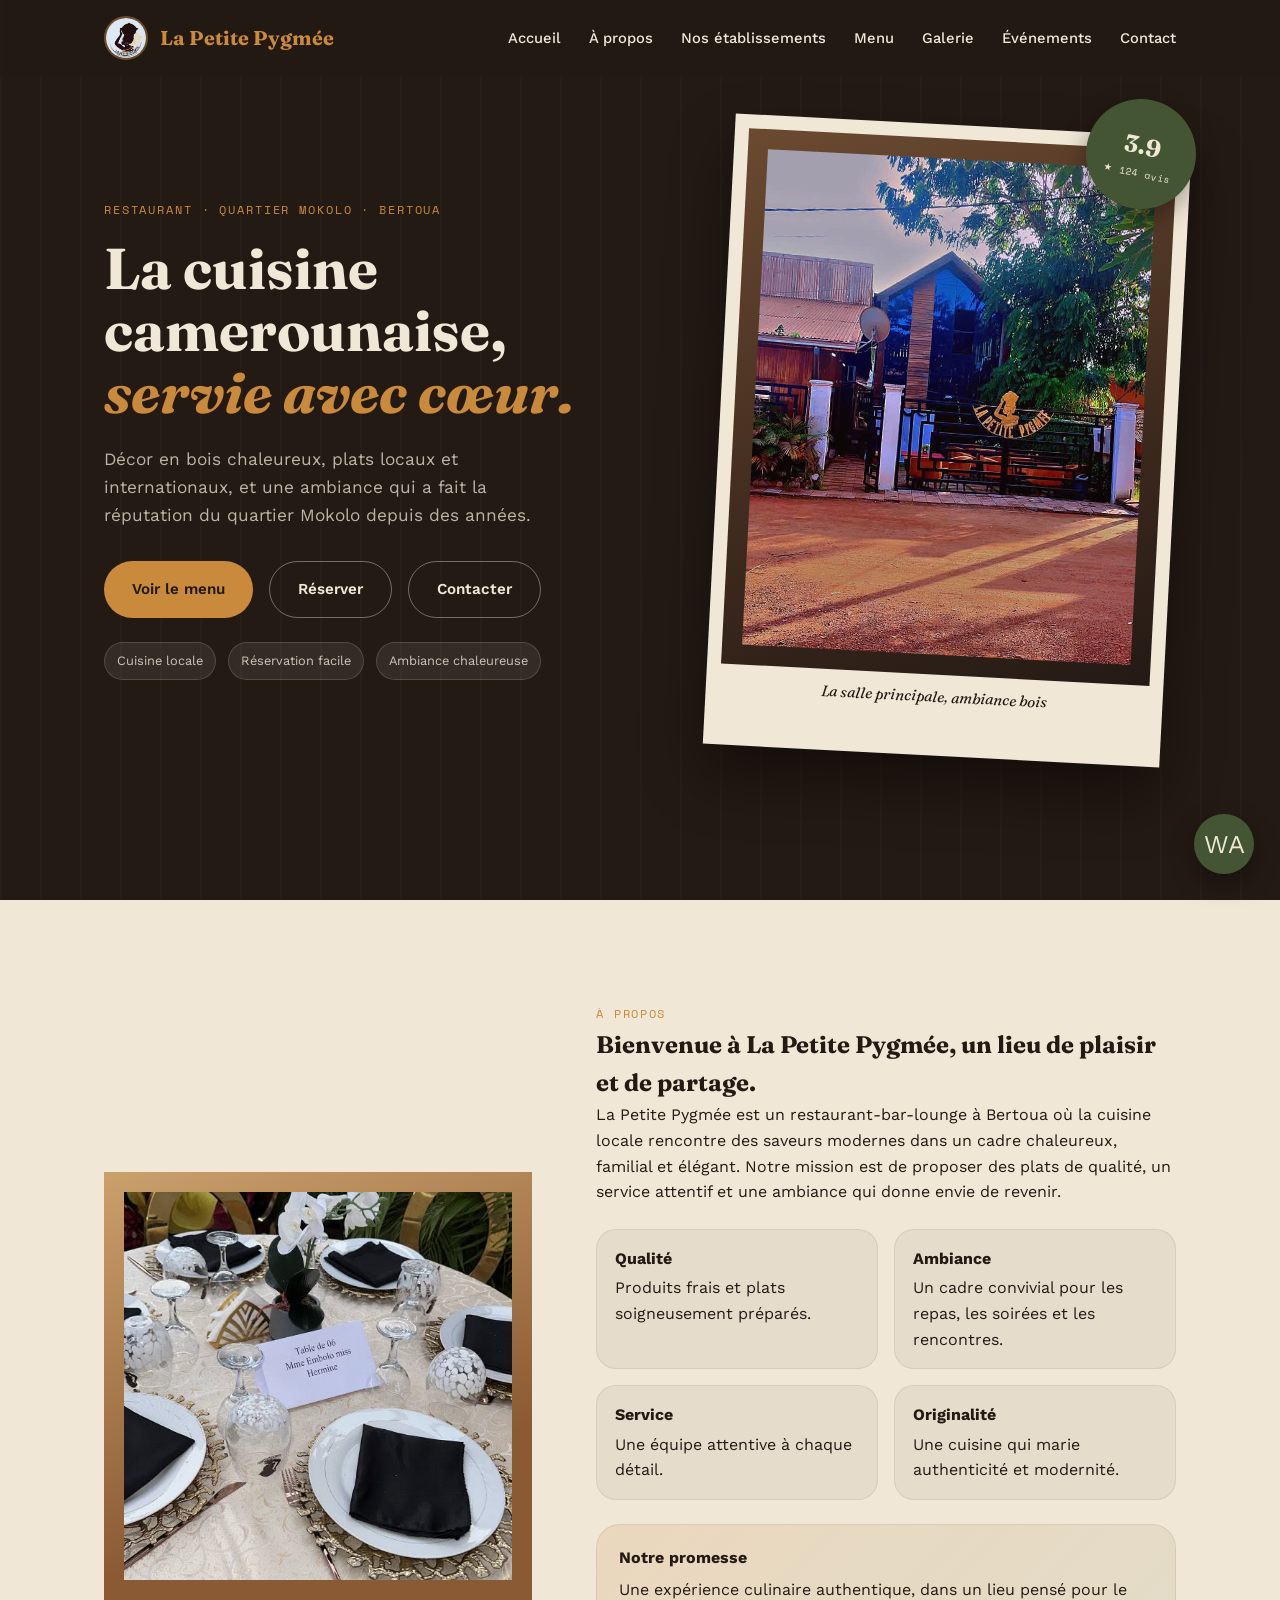
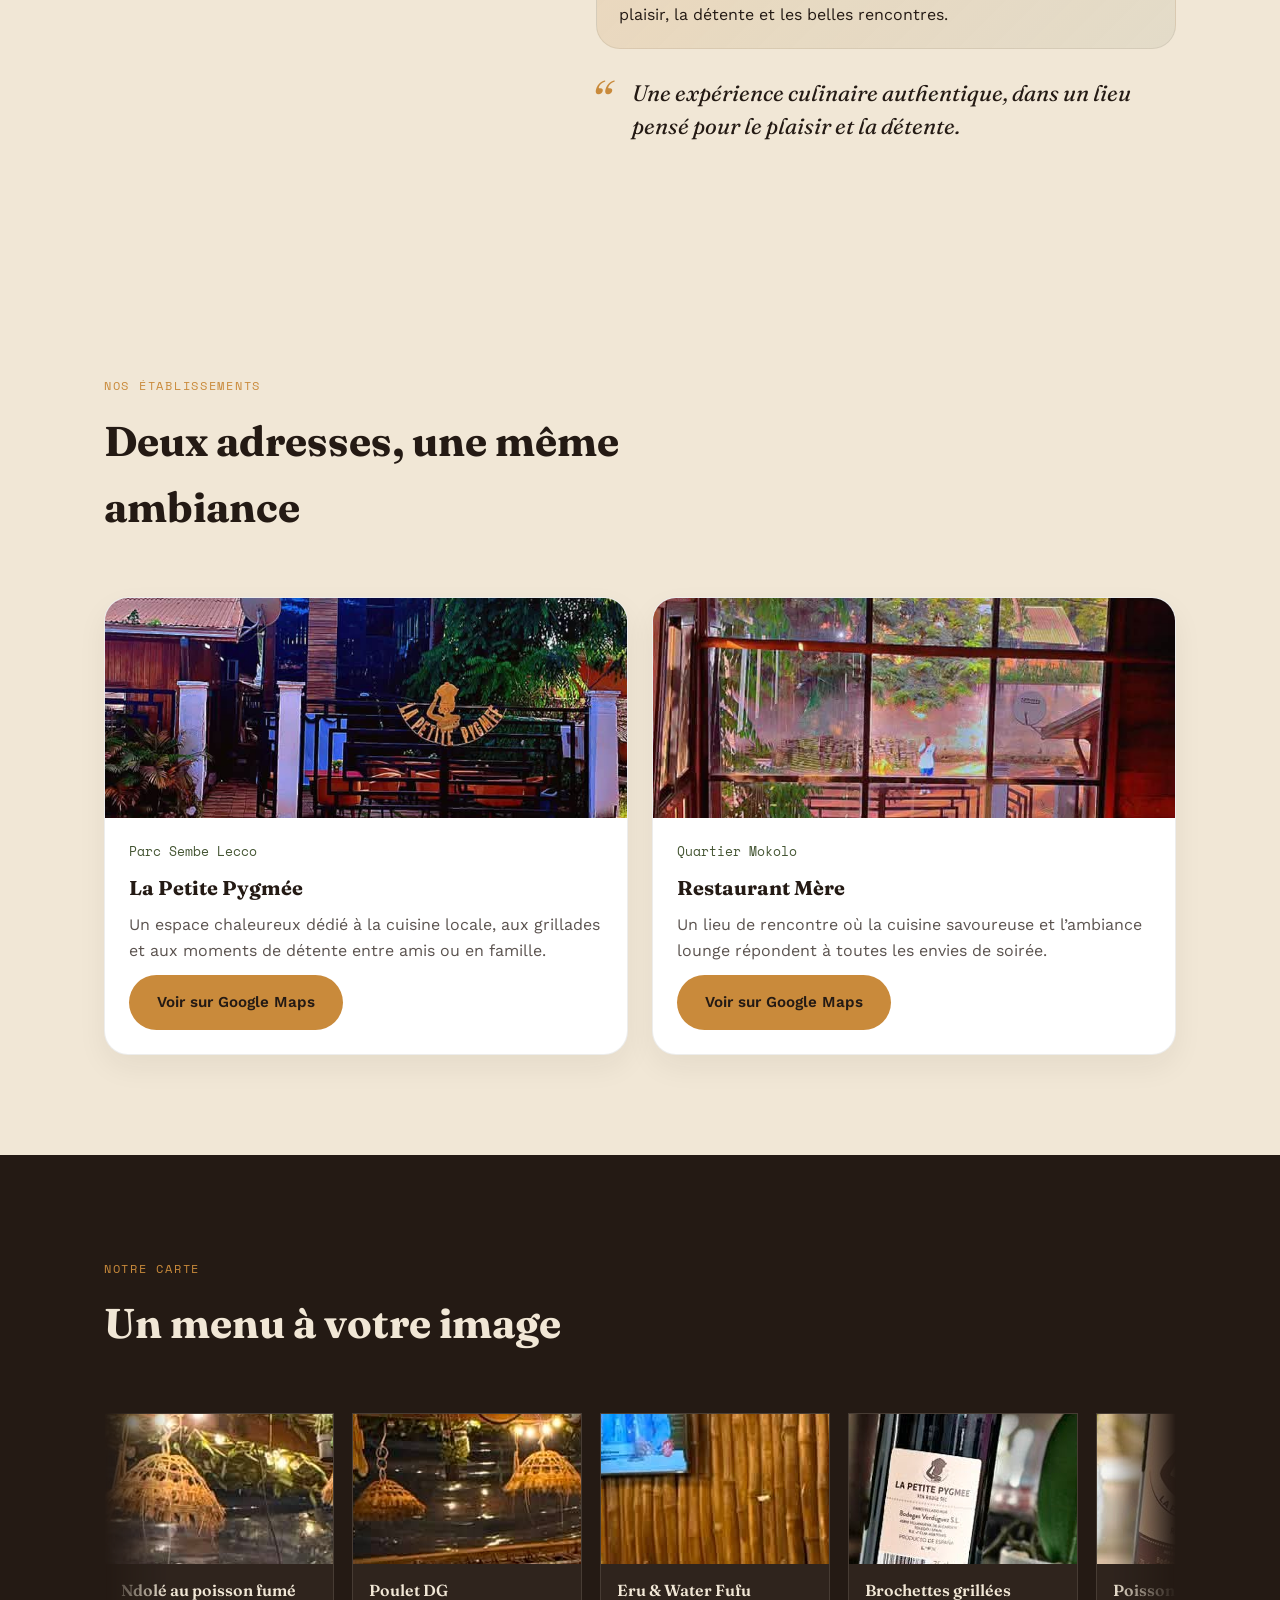
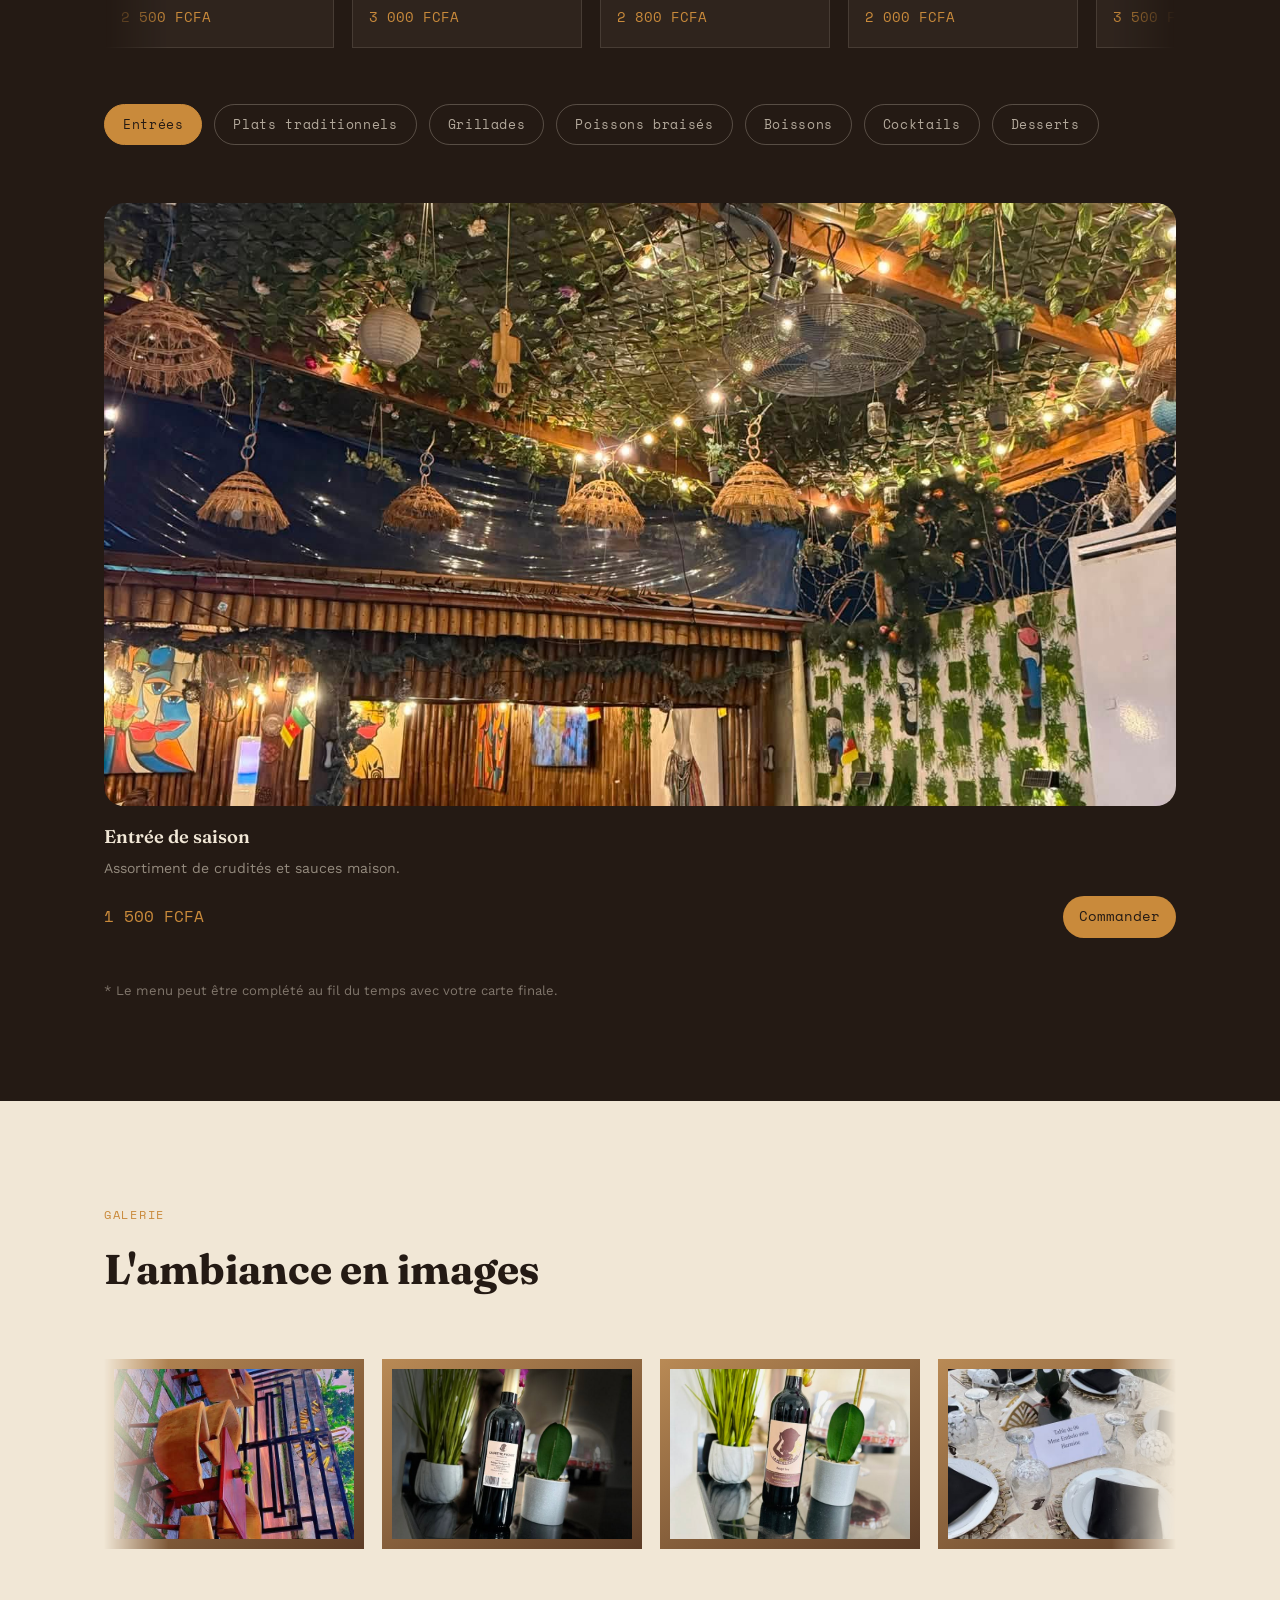
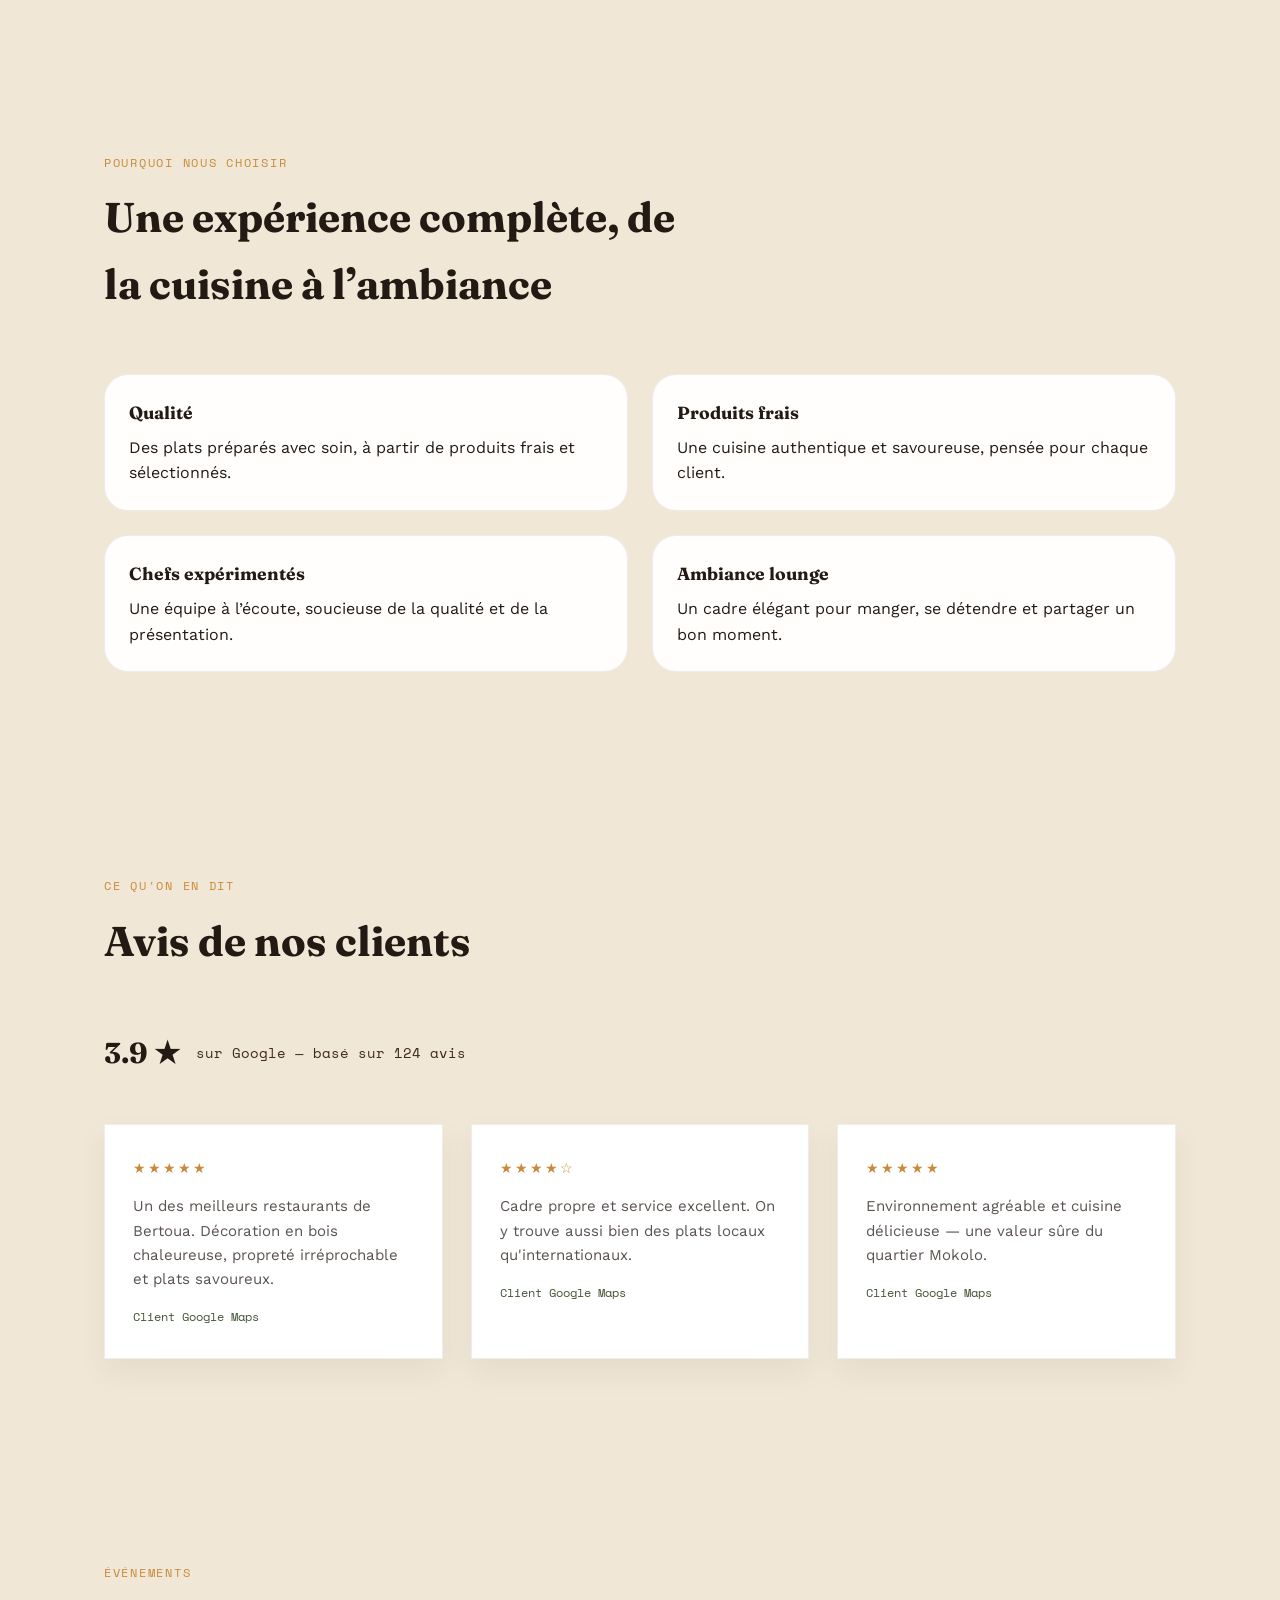
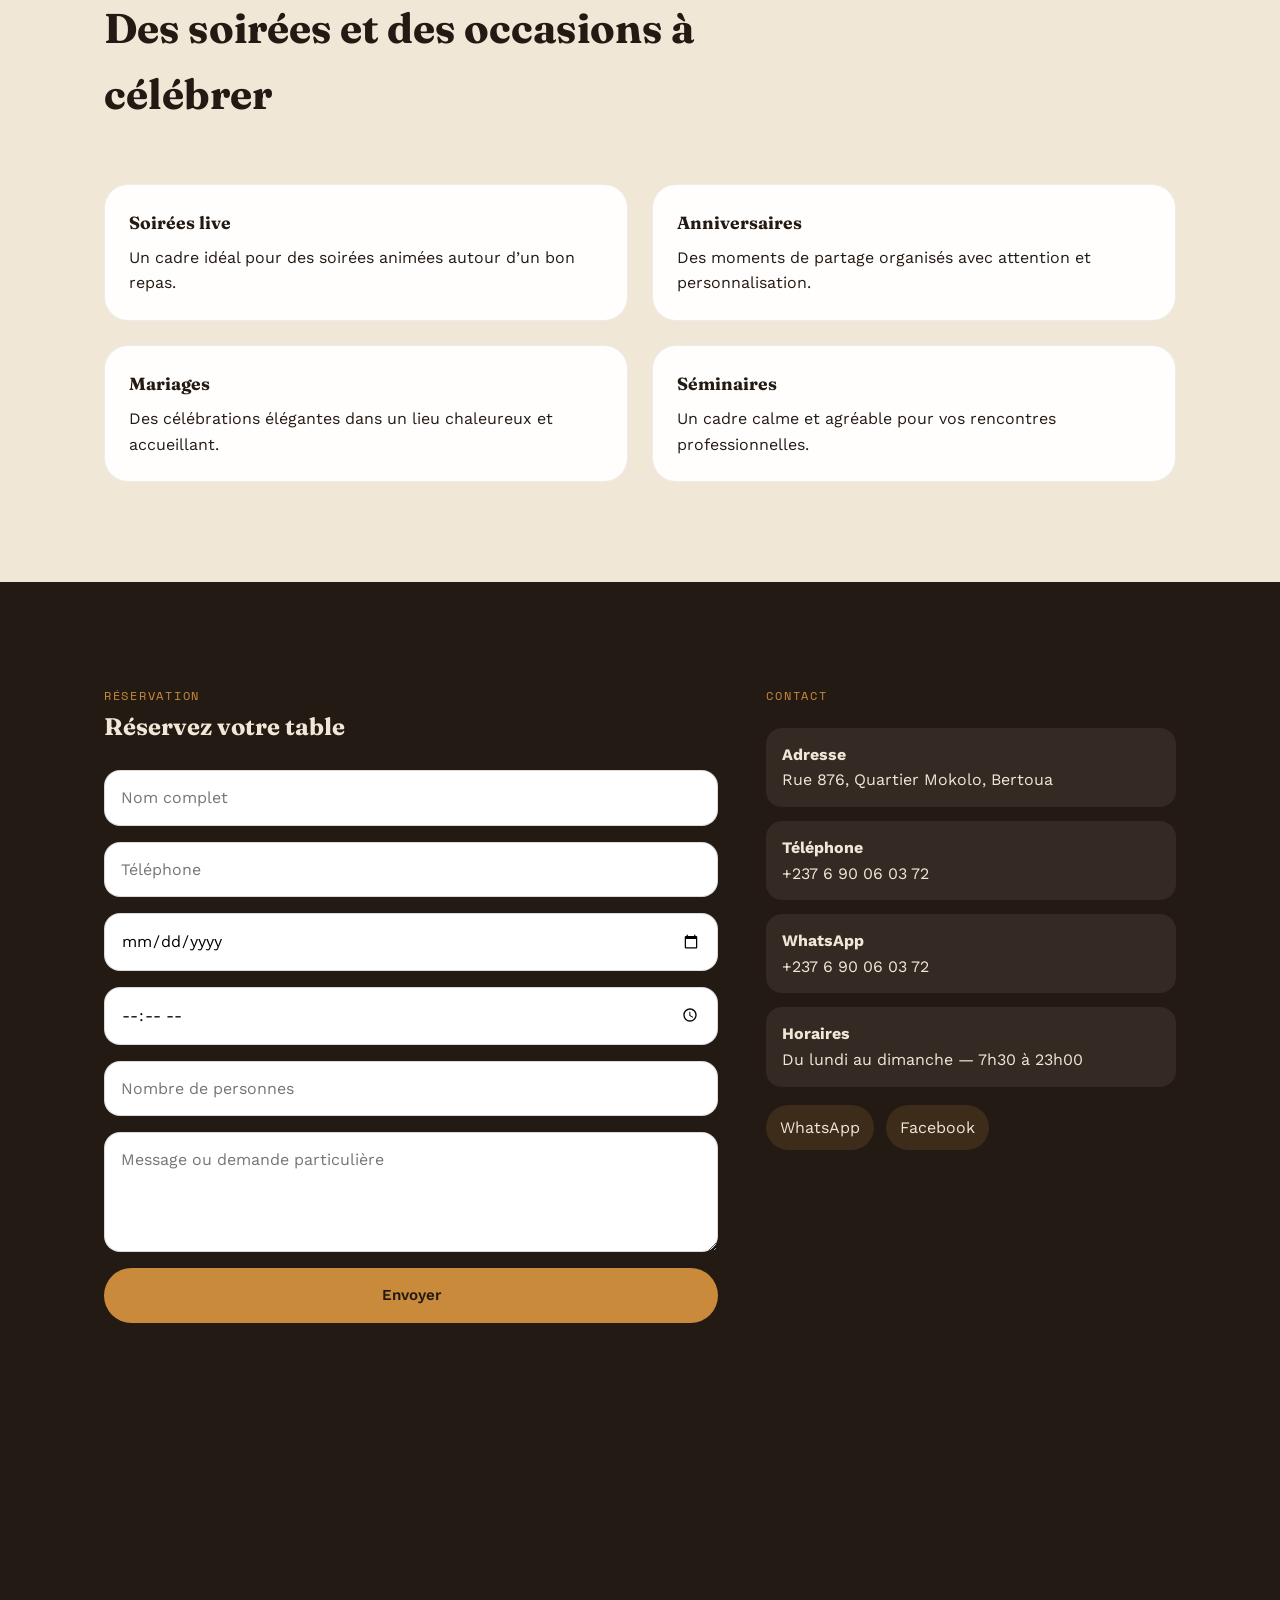
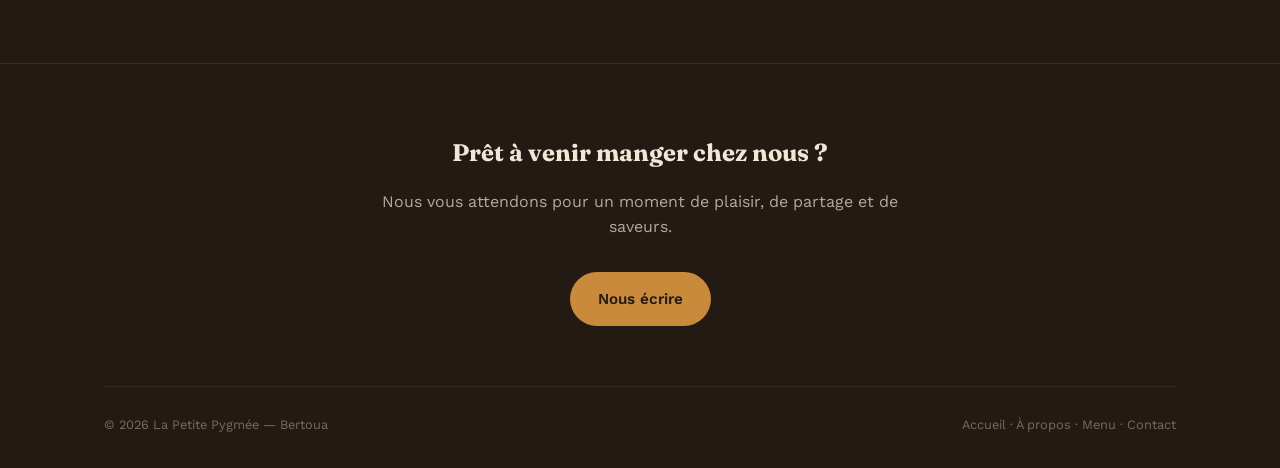
==== index.html @ 3b3d0528 "Initial commit - La Petite Pygmée website with mobile responsive design" ====
<!doctype html>
<html lang="fr">
    <head>
        <meta charset="UTF-8" />
        <meta name="viewport" content="width=device-width, initial-scale=1.0" />
        <title>La Petite Pygmée — Restaurant Camerounais à Bertoua</title>
        <link rel="preconnect" href="https://fonts.googleapis.com" />
        <link
            href="https://fonts.googleapis.com/css2?family=Fraunces:ital,opsz,wght@0,9..144,400;0,9..144,600;0,9..144,700;1,9..144,500&family=Work+Sans:wght@400;500;600&family=Space+Mono&display=swap"
            rel="stylesheet"
        />
        <style>
            :root {
                --wood: #3e2a1e;
                --wood-dark: #241a14;
                --ochre: #c98a3b;
                --cream: #f1e7d6;
                --green: #445533;
                --text-dark: #241a14;
                --text-light: #f1e7d6;
            }
            * {
                margin: 0;
                padding: 0;
                box-sizing: border-box;
            }
            html {
                scroll-behavior: smooth;
            }
            body {
                font-family: "Work Sans", sans-serif;
                background: var(--cream);
                color: var(--text-dark);
                line-height: 1.6;
                overflow-x: hidden;
            }
            h1,
            h2,
            h3 {
                font-family: "Fraunces", serif;
                font-weight: 700;
            }
            a {
                text-decoration: none;
                color: inherit;
            }
            .eyebrow {
                font-family: "Space Mono", monospace;
                font-size: 0.72rem;
                letter-spacing: 0.15em;
                text-transform: uppercase;
                color: var(--ochre);
            }
            .wrap {
                max-width: 1120px;
                margin: 0 auto;
                padding: 0 24px;
            }

            /* NAV */
            nav {
                position: fixed;
                top: 0;
                left: 0;
                right: 0;
                z-index: 50;
                background: rgba(36, 26, 20, 0.92);
                backdrop-filter: blur(6px);
            }
            nav .wrap {
                display: flex;
                align-items: center;
                justify-content: space-between;
                padding: 16px 24px;
                position: relative;
            }
            .logo {
                display: flex;
                align-items: center;
                gap: 12px;
                color: var(--cream);
                font-family: "Fraunces", serif;
                font-size: 1.25rem;
                font-weight: 700;
            }
            .logo img {
                width: 44px;
                height: 44px;
                border-radius: 50%;
                object-fit: cover;
                border: 2px solid rgba(201, 138, 59, 0.45);
            }
            .logo span {
                color: var(--ochre);
            }
            nav ul {
                display: flex;
                gap: 28px;
                list-style: none;
            }
            nav ul li a {
                color: var(--cream);
                font-size: 0.92rem;
                font-weight: 500;
                transition: color 0.2s;
            }
            nav ul li a:hover {
                color: var(--ochre);
            }
            .nav-toggle {
                display: none;
                color: var(--cream);
                font-size: 1rem;
                background: none;
                border: 1px solid rgba(241, 231, 214, 0.2);
                border-radius: 999px;
                padding: 8px 14px;
                cursor: pointer;
            }
            /* HERO */
            .hero {
                position: relative;
                min-height: 100vh;
                background: var(--wood-dark);
                display: flex;
                align-items: center;
                padding-top: 80px;
                overflow: hidden;
            }
            .hero::before {
                content: "";
                position: absolute;
                inset: 0;
                background-image: repeating-linear-gradient(
                    90deg,
                    rgba(255, 255, 255, 0.03) 0px,
                    rgba(255, 255, 255, 0.03) 2px,
                    transparent 2px,
                    transparent 40px
                );
                opacity: 0.5;
            }
            .hero-grid {
                display: grid;
                grid-template-columns: 1.1fr 0.9fr;
                gap: 56px;
                align-items: center;
                position: relative;
                z-index: 2;
            }
            .hero-eyebrow {
                color: var(--ochre);
                font-family: "Space Mono", monospace;
                font-size: 0.78rem;
                letter-spacing: 0.15em;
                text-transform: uppercase;
                margin-bottom: 18px;
                display: block;
            }
            .hero h1 {
                color: var(--cream);
                font-size: clamp(2.4rem, 5vw, 3.6rem);
                line-height: 1.08;
                margin-bottom: 22px;
            }
            .hero h1 em {
                color: var(--ochre);
                font-style: italic;
            }
            .hero p.lead {
                color: rgba(241, 231, 214, 0.75);
                font-size: 1.08rem;
                max-width: 460px;
                margin-bottom: 32px;
            }
            .btn-row {
                display: flex;
                gap: 16px;
                flex-wrap: wrap;
            }
            .btn {
                display: inline-flex;
                align-items: center;
                justify-content: center;
                gap: 10px;
                padding: 15px 28px;
                border-radius: 999px;
                font-weight: 600;
                font-size: 0.95rem;
                transition:
                    transform 0.2s,
                    box-shadow 0.2s;
            }
            .btn-primary {
                background: var(--ochre);
                color: var(--wood-dark);
            }
            .btn-primary:hover {
                transform: translateY(-2px);
                box-shadow: 0 8px 20px rgba(201, 138, 59, 0.35);
            }
            .btn-outline {
                border: 1.5px solid rgba(241, 231, 214, 0.4);
                color: var(--cream);
            }
            .btn-outline:hover {
                border-color: var(--ochre);
                color: var(--ochre);
            }
            .hero-badges {
                display: flex;
                flex-wrap: wrap;
                gap: 12px;
                margin-top: 24px;
            }
            .hero-badges span {
                padding: 8px 12px;
                border-radius: 999px;
                background: rgba(255, 255, 255, 0.08);
                color: rgba(241, 231, 214, 0.82);
                font-size: 0.8rem;
                border: 1px solid rgba(241, 231, 214, 0.16);
            }

            .hero-photo {
                position: relative;
            }
            .photo-frame {
                background: var(--cream);
                padding: 14px 14px 46px 14px;
                transform: rotate(3deg);
                box-shadow: 0 30px 60px rgba(0, 0, 0, 0.45);
            }
            .photo-frame .ph {
                aspect-ratio: 4/5;
                background: linear-gradient(
                    160deg,
                    #6b4a30,
                    #3e2a1e 60%,
                    #241a14
                );
                display: flex;
                align-items: center;
                justify-content: center;
                flex-direction: column;
                gap: 8px;
                color: rgba(241, 231, 214, 0.55);
                font-family: "Space Mono", monospace;
                font-size: 0.78rem;
                text-align: center;
                padding: 20px;
                overflow: hidden;
            }
            .photo-frame .cap {
                font-family: "Fraunces", serif;
                font-style: italic;
                color: var(--wood-dark);
                font-size: 0.95rem;
                text-align: center;
                margin-top: 10px;
            }
            .stamp {
                position: absolute;
                top: -26px;
                right: -20px;
                width: 110px;
                height: 110px;
                border-radius: 50%;
                background: var(--green);
                display: flex;
                align-items: center;
                justify-content: center;
                flex-direction: column;
                color: var(--cream);
                transform: rotate(12deg);
                box-shadow: 0 10px 24px rgba(0, 0, 0, 0.35);
                font-family: "Space Mono", monospace;
            }
            .stamp b {
                font-family: "Fraunces", serif;
                font-size: 1.5rem;
            }
            .stamp small {
                font-size: 0.6rem;
                letter-spacing: 0.05em;
            }

            /* SECTION generic */
            section {
                padding: 100px 0;
            }
            .section-head {
                max-width: 600px;
                margin-bottom: 56px;
            }
            .section-head h2 {
                font-size: clamp(1.8rem, 3.5vw, 2.6rem);
                margin-top: 10px;
            }

            /* PRESENTATION */
            .presentation {
                background: var(--cream);
            }
            .pres-grid {
                display: grid;
                grid-template-columns: 0.85fr 1.15fr;
                gap: 64px;
                align-items: center;
            }
            .pres-photo .ph {
                aspect-ratio: 1/1;
                background: linear-gradient(160deg, #caa06b, #8a5a34 70%);
                display: flex;
                align-items: center;
                justify-content: center;
                color: rgba(36, 26, 20, 0.55);
                font-family: "Space Mono", monospace;
                font-size: 0.78rem;
                text-align: center;
                padding: 20px;
                overflow: hidden;
            }
            .quote {
                font-family: "Fraunces", serif;
                font-style: italic;
                font-size: 1.4rem;
                line-height: 1.5;
                color: var(--wood-dark);
                position: relative;
                padding-left: 36px;
                margin: 28px 0;
            }
            .quote::before {
                content: "“";
                position: absolute;
                left: -6px;
                top: -14px;
                font-size: 3.2rem;
                color: var(--ochre);
                font-family: "Fraunces", serif;
            }
            .quote-src {
                font-family: "Space Mono", monospace;
                font-size: 0.75rem;
                color: var(--green);
                text-transform: uppercase;
                letter-spacing: 0.08em;
            }
            .about-points {
                display: grid;
                grid-template-columns: repeat(2, minmax(0, 1fr));
                gap: 16px;
                margin-top: 24px;
            }
            .signature-card {
                margin-top: 24px;
                background: linear-gradient(135deg, rgba(201, 138, 59, 0.16), rgba(68, 85, 51, 0.08));
                border: 1px solid rgba(36, 26, 20, 0.08);
                padding: 20px 22px;
                border-radius: 24px;
            }
            .signature-card strong {
                display: block;
                margin-bottom: 6px;
                color: var(--wood-dark);
            }
            .about-points .point {
                background: rgba(36, 26, 20, 0.05);
                border: 1px solid rgba(36, 26, 20, 0.08);
                padding: 16px 18px;
                border-radius: 20px;
            }
            .about-points strong {
                display: block;
                margin-bottom: 4px;
                color: var(--wood-dark);
            }
            .establishments-grid,
            .features-grid,
            .event-grid {
                display: grid;
                grid-template-columns: repeat(2, minmax(0, 1fr));
                gap: 24px;
            }
            .card {
                background: #fff;
                border: 1px solid rgba(36, 26, 20, 0.08);
                border-radius: 24px;
                overflow: hidden;
                box-shadow: 0 12px 30px rgba(36, 26, 20, 0.06);
            }
            .card img {
                width: 100%;
                height: 220px;
                object-fit: cover;
                display: block;
            }
            .card-body {
                padding: 24px;
            }
            .card h3 {
                font-size: 1.25rem;
                margin-bottom: 8px;
            }
            .card p {
                color: rgba(36, 26, 20, 0.75);
                margin-bottom: 12px;
            }
            .card .meta {
                font-family: "Space Mono", monospace;
                font-size: 0.8rem;
                color: var(--green);
                margin-bottom: 10px;
                display: block;
            }
            .feature-card,
            .event-card {
                background: rgba(255, 255, 255, 0.95);
                border-radius: 24px;
                padding: 24px;
                border: 1px solid rgba(36, 26, 20, 0.08);
            }
            .feature-card h3,
            .event-card h3 {
                margin-bottom: 8px;
                font-size: 1.1rem;
            }
            .reservation-form {
                display: grid;
                gap: 16px;
            }
            .reservation-form input,
            .reservation-form textarea {
                width: 100%;
                border: 1px solid rgba(36, 26, 20, 0.16);
                border-radius: 16px;
                padding: 14px 16px;
                font: inherit;
                background: #fff;
            }
            .reservation-form textarea {
                min-height: 120px;
                resize: vertical;
            }
            .contact-list {
                display: grid;
                gap: 14px;
                margin-top: 20px;
            }
            .contact-list div {
                background: rgba(241, 231, 214, 0.08);
                padding: 14px 16px;
                border-radius: 16px;
            }
            .social-links {
                display: flex;
                gap: 12px;
                flex-wrap: wrap;
                margin-top: 18px;
            }
            .social-links a {
                padding: 10px 14px;
                background: rgba(201, 138, 59, 0.16);
                border-radius: 999px;
                color: var(--cream);
            }

            /* MENU */
            .menu {
                background: var(--wood-dark);
                color: var(--cream);
            }
            .menu .section-head h2 {
                color: var(--cream);
            }
            .menu-tabs {
                display: flex;
                gap: 12px;
                margin-bottom: 40px;
                flex-wrap: wrap;
            }
            .tab {
                font-family: "Space Mono", monospace;
                font-size: 0.8rem;
                letter-spacing: 0.05em;
                padding: 10px 18px;
                border: 1px solid rgba(241, 231, 214, 0.25);
                border-radius: 999px;
                cursor: pointer;
                color: rgba(241, 231, 214, 0.7);
                background: none;
                transition: all 0.2s;
            }
            .tab.active {
                background: var(--ochre);
                border-color: var(--ochre);
                color: var(--wood-dark);
            }
            .menu-list {
                display: none;
                flex-direction: column;
                gap: 0;
            }
            .menu-list.active {
                display: flex;
            }
            .menu-item {
                display: flex;
                flex-direction: column;
                gap: 16px;
                padding: 18px 0;
                border-bottom: 1px dashed rgba(241, 231, 214, 0.2);
            }
            .menu-item:last-child {
                border-bottom: none;
            }
            .menu-item .thumb {
                width: 100%;
                aspect-ratio: 16/9;
                border-radius: 20px;
                background: linear-gradient(
                    160deg,
                    #6b4a30,
                    #3e2a1e 60%,
                    #241a14
                );
                overflow: hidden;
                display: flex;
                align-items: center;
                justify-content: center;
            }
            .menu-item .thumb img,
            .photo-frame .ph img,
            .pres-photo .ph img,
            .g-item img {
                width: 100%;
                height: 100%;
                object-fit: cover;
                display: block;
            }
            .menu-item .details {
                display: flex;
                flex-direction: column;
                gap: 6px;
            }
            .menu-item h4 {
                font-family: "Fraunces", serif;
                font-weight: 600;
                font-size: 1.15rem;
            }
            .menu-item p {
                font-size: 0.88rem;
                color: rgba(241, 231, 214, 0.55);
                margin-top: 0;
            }
            .menu-item .actions {
                display: flex;
                justify-content: space-between;
                align-items: center;
                gap: 12px;
                flex-wrap: wrap;
            }
            .menu-item .price {
                font-family: "Space Mono", monospace;
                color: var(--ochre);
                font-size: 1rem;
                white-space: nowrap;
            }
            .menu-item .order-btn {
                display: inline-flex;
                align-items: center;
                justify-content: center;
                padding: 10px 16px;
                border-radius: 999px;
                background: var(--ochre);
                color: var(--wood-dark);
                font-family: "Space Mono", monospace;
                font-size: 0.85rem;
                text-decoration: none;
                transition:
                    transform 0.2s,
                    box-shadow 0.2s;
            }
            .menu-item .order-btn:hover {
                transform: translateY(-1px);
                box-shadow: 0 10px 24px rgba(0, 0, 0, 0.16);
            }

            /* Plats en images — défilement automatique */
            .dish-card {
                flex: 0 0 auto;
                width: 230px;
                background: rgba(241, 231, 214, 0.05);
                border: 1px solid rgba(241, 231, 214, 0.12);
            }
            .dish-card .ph {
                width: 100%;
                height: 150px;
                background: linear-gradient(150deg, #caa06b, #8a5a34 70%);
                display: flex;
                align-items: center;
                justify-content: center;
                color: rgba(241, 231, 214, 0.55);
                font-family: "Space Mono", monospace;
                font-size: 0.68rem;
                text-align: center;
                padding: 10px;
                overflow: hidden;
            }
            .dish-card .dish-info {
                padding: 14px 16px 18px;
            }
            .dish-card h4 {
                font-family: "Fraunces", serif;
                font-size: 1rem;
                font-weight: 600;
                color: var(--cream);
                margin-bottom: 4px;
            }
            .dish-card .price {
                font-family: "Space Mono", monospace;
                color: var(--ochre);
                font-size: 0.85rem;
            }
            .dish-marquee {
                margin-bottom: 56px;
            }

            /* GALLERY — défilement automatique */
            .marquee-wrap {
                overflow: hidden;
                -webkit-mask-image: linear-gradient(
                    90deg,
                    transparent,
                    #000 6%,
                    #000 94%,
                    transparent
                );
                mask-image: linear-gradient(
                    90deg,
                    transparent,
                    #000 6%,
                    #000 94%,
                    transparent
                );
            }
            .marquee-track {
                display: flex;
                gap: 18px;
                width: max-content;
                animation: scroll-left 32s linear infinite;
            }
            .marquee-wrap:hover .marquee-track {
                animation-play-state: paused;
            }
            @keyframes scroll-left {
                from {
                    transform: translateX(0);
                }
                to {
                    transform: translateX(-50%);
                }
            }
            .g-item {
                flex: 0 0 auto;
                width: 260px;
                height: 190px;
                background: linear-gradient(150deg, #b98a55, #5c3c26);
                display: flex;
                align-items: center;
                justify-content: center;
                color: rgba(241, 231, 214, 0.6);
                font-family: "Space Mono", monospace;
                font-size: 0.7rem;
                text-align: center;
                padding: 10px;
                overflow: hidden;
            }

            /* AVIS */
            .avis {
                background: var(--cream);
            }
            .avis-grid {
                display: grid;
                grid-template-columns: repeat(3, 1fr);
                gap: 28px;
            }
            .avis-card {
                background: #fff;
                border: 1px solid rgba(36, 26, 20, 0.08);
                padding: 32px 28px;
                position: relative;
                box-shadow: 0 12px 30px rgba(36, 26, 20, 0.06);
            }
            .avis-card .stars {
                color: var(--ochre);
                font-size: 0.9rem;
                margin-bottom: 14px;
                letter-spacing: 2px;
            }
            .avis-card p {
                font-size: 0.94rem;
                color: rgba(36, 26, 20, 0.75);
            }
            .avis-card .who {
                margin-top: 16px;
                font-family: "Space Mono", monospace;
                font-size: 0.75rem;
                color: var(--green);
            }
            .rating-banner {
                display: flex;
                align-items: center;
                gap: 16px;
                margin-bottom: 48px;
                font-family: "Space Mono", monospace;
                font-size: 0.85rem;
                color: var(--wood);
            }
            .rating-banner b {
                font-family: "Fraunces", serif;
                font-size: 1.8rem;
                color: var(--wood-dark);
            }

            /* LOCATION */
            .location {
                background: var(--wood-dark);
                color: var(--cream);
            }
            .location .section-head h2 {
                color: var(--cream);
            }
            .loc-grid {
                display: grid;
                grid-template-columns: 1.2fr 0.8fr;
                gap: 48px;
            }
            .map-embed {
                width: 100%;
                height: 380px;
                border: 0;
                filter: grayscale(0.3) contrast(1.05);
            }
            .hours-table {
                width: 100%;
                border-collapse: collapse;
                font-size: 0.92rem;
            }
            .hours-table tr {
                border-bottom: 1px solid rgba(241, 231, 214, 0.12);
            }
            .hours-table td {
                padding: 12px 0;
                color: rgba(241, 231, 214, 0.8);
            }
            .hours-table td:last-child {
                text-align: right;
                font-family: "Space Mono", monospace;
                color: var(--ochre);
            }
            .info-block {
                margin-top: 28px;
            }
            .info-block .eyebrow {
                color: var(--ochre);
            }
            .info-block p {
                color: rgba(241, 231, 214, 0.8);
                margin-top: 6px;
            }

            /* CONTACT / FOOTER */
            footer {
                background: var(--wood-dark);
                border-top: 1px solid rgba(241, 231, 214, 0.1);
                padding: 70px 0 32px;
            }
            .contact-cta {
                text-align: center;
                max-width: 560px;
                margin: 0 auto 60px;
            }
            .contact-cta h2 {
                color: var(--cream);
                margin-bottom: 16px;
            }
            .contact-cta p {
                color: rgba(241, 231, 214, 0.7);
                margin-bottom: 32px;
            }
            .foot-bottom {
                display: flex;
                justify-content: space-between;
                align-items: center;
                flex-wrap: wrap;
                gap: 12px;
                padding-top: 28px;
                border-top: 1px solid rgba(241, 231, 214, 0.08);
                font-size: 0.8rem;
                color: rgba(241, 231, 214, 0.4);
            }

            /* WHATSAPP FLOAT */
            .wa-float {
                position: fixed;
                bottom: 26px;
                right: 26px;
                z-index: 60;
                width: 60px;
                height: 60px;
                border-radius: 50%;
                background: var(--green);
                display: flex;
                align-items: center;
                justify-content: center;
                box-shadow: 0 10px 24px rgba(0, 0, 0, 0.35);
                color: var(--cream);
                font-size: 1.6rem;
                transition: transform 0.2s;
            }
            .wa-float:hover {
                transform: scale(1.08);
            }

            @media (max-width: 860px) {
                nav ul {
                    display: none;
                    position: absolute;
                    top: calc(100% + 8px);
                    left: 24px;
                    right: 24px;
                    flex-direction: column;
                    gap: 12px;
                    background: rgba(36, 26, 20, 0.98);
                    border: 1px solid rgba(241, 231, 214, 0.12);
                    border-radius: 18px;
                    padding: 16px 18px;
                    box-shadow: 0 16px 40px rgba(0, 0, 0, 0.25);
                }
                nav.open ul {
                    display: flex;
                }
                .nav-toggle {
                    display: inline-flex;
                    align-items: center;
                    justify-content: center;
                }
                .hero-grid,
                .pres-grid,
                .loc-grid {
                    grid-template-columns: 1fr;
                }
                .hero-photo {
                    order: -1;
                    max-width: 280px;
                    margin: 0 auto;
                }
                .avis-grid,
                .establishments-grid,
                .features-grid,
                .event-grid {
                    grid-template-columns: 1fr;
                }
                .menu-item {
                    display: flex;
                    flex-direction: column;
                    gap: 16px;
                    padding: 18px 0;
                    border-bottom: 1px dashed rgba(241, 231, 214, 0.2);
                }
                .menu-item .thumb {
                    width: 100%;
                    height: 220px;
                }
                .menu-item .actions {
                    flex-direction: column;
                    align-items: stretch;
                    gap: 12px;
                }
                .menu-item .order-btn {
                    width: 100%;
                }
                .dish-marquee {
                    display: none;
                }
                .marquee-wrap {
                    display: none;
                }
                .g-item {
                    width: 100%;
                    height: 240px;
                }
                section {
                    padding: 60px 0;
                }
                .section-head {
                    margin-bottom: 32px;
                }
                .photo-frame {
                    padding: 10px 10px 40px 10px;
                }
                .photo-frame .ph {
                    aspect-ratio: 3/4;
                }
            }
        </style>
    </head>
    <body>
        <nav>
            <div class="wrap">
                <div class="logo">
                    <img src="logo.png" alt="Logo La Petite Pygmée" />
                    <span>La Petite Pygmée</span>
                </div>
                <button class="nav-toggle" type="button" aria-expanded="false" aria-controls="main-nav">Menu</button>
                <ul id="main-nav">
                    <li><a href="#home">Accueil</a></li>
                    <li><a href="#a-propos">À propos</a></li>
                    <li><a href="#etablissements">Nos établissements</a></li>
                    <li><a href="#menu">Menu</a></li>
                    <li><a href="#galerie">Galerie</a></li>
                    <li><a href="#evenements">Événements</a></li>
                    <li><a href="#contact">Contact</a></li>
                </ul>
            </div>
        </nav>

        <section class="hero" id="home">
            <div class="wrap hero-grid">
                <div>
                    <span class="hero-eyebrow"
                        >Restaurant · Quartier Mokolo · Bertoua</span
                    >
                    <h1>
                        La cuisine camerounaise,<br /><em>servie avec cœur.</em>
                    </h1>
                    <p class="lead">
                        Décor en bois chaleureux, plats locaux et
                        internationaux, et une ambiance qui a fait la réputation
                        du quartier Mokolo depuis des années.
                    </p>
                    <div class="btn-row">
                        <a href="#menu" class="btn btn-primary">Voir le menu</a>
                        <a href="#reservation" class="btn btn-outline">Réserver</a>
                        <a href="https://wa.me/237690060372" class="btn btn-outline">Contacter</a>
                    </div>
                    <div class="hero-badges">
                        <span>Cuisine locale</span>
                        <span>Réservation facile</span>
                        <span>Ambiance chaleureuse</span>
                    </div>
                </div>
                <div class="hero-photo">
                    <div class="photo-frame">
                        <div class="ph">
                            <img src="1.jpg" alt="Façade du restaurant La Petite Pygmée" />
                        </div>
                        <div class="cap">
                            La salle principale, ambiance bois
                        </div>
                    </div>
                    <div class="stamp"><b>3.9</b><small>★ 124 avis</small></div>
                </div>
            </div>
        </section>

        <section class="presentation" id="a-propos">
            <div class="wrap pres-grid">
                <div class="pres-photo">
                    <div class="ph"><img src="9.jpg" alt="Ambiance de La Petite Pygmée" /></div>
                </div>
                <div>
                    <span class="eyebrow">À propos</span>
                    <h2>Bienvenue à La Petite Pygmée, un lieu de plaisir et de partage.</h2>
                    <p>
                        La Petite Pygmée est un restaurant-bar-lounge à Bertoua où la cuisine locale rencontre des saveurs modernes dans un cadre chaleureux, familial et élégant. Notre mission est de proposer des plats de qualité, un service attentif et une ambiance qui donne envie de revenir.
                    </p>
                    <div class="about-points">
                        <div class="point"><strong>Qualité</strong>Produits frais et plats soigneusement préparés.</div>
                        <div class="point"><strong>Ambiance</strong>Un cadre convivial pour les repas, les soirées et les rencontres.</div>
                        <div class="point"><strong>Service</strong>Une équipe attentive à chaque détail.</div>
                        <div class="point"><strong>Originalité</strong>Une cuisine qui marie authenticité et modernité.</div>
                    </div>
                    <div class="signature-card">
                        <strong>Notre promesse</strong>
                        Une expérience culinaire authentique, dans un lieu pensé pour le plaisir, la détente et les belles rencontres.
                    </div>
                    <div class="quote">
                        Une expérience culinaire authentique, dans un lieu pensé pour le plaisir et la détente.
                    </div>
                </div>
            </div>
        </section>

        <section class="presentation" id="etablissements">
            <div class="wrap">
                <div class="section-head">
                    <span class="eyebrow">Nos établissements</span>
                    <h2>Deux adresses, une même ambiance</h2>
                </div>
                <div class="establishments-grid">
                    <div class="card">
                        <img src="1.jpg" alt="La Petite Pygmée" />
                        <div class="card-body">
                            <span class="meta">Parc Sembe Lecco</span>
                            <h3>La Petite Pygmée</h3>
                            <p>Un espace chaleureux dédié à la cuisine locale, aux grillades et aux moments de détente entre amis ou en famille.</p>
                            <a href="https://maps.google.com/?q=Parc+Sembe+Lecco+Bertoua" class="btn btn-primary" target="_blank" rel="noreferrer noopener">Voir sur Google Maps</a>
                        </div>
                    </div>
                    <div class="card">
                        <img src="3.jpg" alt="Restaurant Mère" />
                        <div class="card-body">
                            <span class="meta">Quartier Mokolo</span>
                            <h3>Restaurant Mère</h3>
                            <p>Un lieu de rencontre où la cuisine savoureuse et l’ambiance lounge répondent à toutes les envies de soirée.</p>
                            <a href="https://maps.google.com/?q=Restaurant+Mere+Bertoua" class="btn btn-primary" target="_blank" rel="noreferrer noopener">Voir sur Google Maps</a>
                        </div>
                    </div>
                </div>
            </div>
        </section>

        <section class="menu" id="menu">
            <div class="wrap">
                <div class="section-head">
                    <span class="eyebrow">Notre carte</span>
                    <h2>Un menu à votre image</h2>
                </div>

                <div class="marquee-wrap dish-marquee">
                    <div class="marquee-track">
                        <div class="dish-card">
                            <div class="ph"><img src="4.jpg" alt="Ndolé au poisson fumé" /></div>
                            <div class="dish-info">
                                <h4>Ndolé au poisson fumé</h4>
                                <div class="price">2 500 FCFA</div>
                            </div>
                        </div>
                        <div class="dish-card">
                            <div class="ph"><img src="5.jpg" alt="Poulet DG" /></div>
                            <div class="dish-info">
                                <h4>Poulet DG</h4>
                                <div class="price">3 000 FCFA</div>
                            </div>
                        </div>
                        <div class="dish-card">
                            <div class="ph"><img src="6.jpg" alt="Eru & Water Fufu" /></div>
                            <div class="dish-info">
                                <h4>Eru & Water Fufu</h4>
                                <div class="price">2 800 FCFA</div>
                            </div>
                        </div>
                        <div class="dish-card">
                            <div class="ph"><img src="7.jpg" alt="Brochettes grillées" /></div>
                            <div class="dish-info">
                                <h4>Brochettes grillées</h4>
                                <div class="price">2 000 FCFA</div>
                            </div>
                        </div>
                        <div class="dish-card">
                            <div class="ph"><img src="8.jpg" alt="Poisson braisé" /></div>
                            <div class="dish-info">
                                <h4>Poisson braisé</h4>
                                <div class="price">3 500 FCFA</div>
                            </div>
                        </div>
                        <div class="dish-card">
                            <div class="ph"><img src="12.jpg" alt="Jus de bissap" /></div>
                            <div class="dish-info">
                                <h4>Jus de bissap</h4>
                                <div class="price">700 FCFA</div>
                            </div>
                        </div>
                        <!-- Duplication pour une boucle continue sans coupure -->
                        <div class="dish-card">
                            <div class="ph"><img src="4.jpg" alt="Ndolé au poisson fumé" /></div>
                            <div class="dish-info">
                                <h4>Ndolé au poisson fumé</h4>
                                <div class="price">2 500 FCFA</div>
                            </div>
                        </div>
                        <div class="dish-card">
                            <div class="ph"><img src="5.jpg" alt="Poulet DG" /></div>
                            <div class="dish-info">
                                <h4>Poulet DG</h4>
                                <div class="price">3 000 FCFA</div>
                            </div>
                        </div>
                        <div class="dish-card">
                            <div class="ph"><img src="6.jpg" alt="Eru & Water Fufu" /></div>
                            <div class="dish-info">
                                <h4>Eru & Water Fufu</h4>
                                <div class="price">2 800 FCFA</div>
                            </div>
                        </div>
                        <div class="dish-card">
                            <div class="ph"><img src="7.jpg" alt="Brochettes grillées" /></div>
                            <div class="dish-info">
                                <h4>Brochettes grillées</h4>
                                <div class="price">2 000 FCFA</div>
                            </div>
                        </div>
                        <div class="dish-card">
                            <div class="ph"><img src="8.jpg" alt="Poisson braisé" /></div>
                            <div class="dish-info">
                                <h4>Poisson braisé</h4>
                                <div class="price">3 500 FCFA</div>
                            </div>
                        </div>
                        <div class="dish-card">
                            <div class="ph"><img src="12.jpg" alt="Jus de bissap" /></div>
                            <div class="dish-info">
                                <h4>Jus de bissap</h4>
                                <div class="price">700 FCFA</div>
                            </div>
                        </div>
                    </div>
                </div>

                <div class="menu-tabs">
                    <button class="tab active" data-tab="entrees">Entrées</button>
                    <button class="tab" data-tab="traditionnels">Plats traditionnels</button>
                    <button class="tab" data-tab="grillades">Grillades</button>
                    <button class="tab" data-tab="poissons">Poissons braisés</button>
                    <button class="tab" data-tab="boissons">Boissons</button>
                    <button class="tab" data-tab="cocktails">Cocktails</button>
                    <button class="tab" data-tab="desserts">Desserts</button>
                </div>

                <div class="menu-list active" id="entrees">
                    <div class="menu-item">
                        <div class="thumb"><img src="4.jpg" alt="Entrée de saison" /></div>
                        <div class="details">
                            <h4>Entrée de saison</h4>
                            <p>Assortiment de crudités et sauces maison.</p>
                        </div>
                        <div class="actions"><div class="price">1 500 FCFA</div><a href="https://wa.me/237690060372" class="order-btn" target="_blank" rel="noreferrer noopener">Commander</a></div>
                    </div>
                </div>
                <div class="menu-list" id="traditionnels">
                    <div class="menu-item">
                        <div class="thumb"><img src="4.jpg" alt="Ndolé au poisson fumé" /></div>
                        <div class="details"><h4>Ndolé au poisson fumé</h4><p>Servi avec plantain mûr ou riz blanc</p></div>
                        <div class="actions"><div class="price">2 500 FCFA</div><a href="https://wa.me/237690060372?text=Bonjour%20!%20Je%20voudrais%20commander%20Ndol%C3%A9%20au%20poisson%20fum%C3%A9." class="order-btn" target="_blank" rel="noreferrer noopener">Commander</a></div>
                    </div>
                    <div class="menu-item">
                        <div class="thumb"><img src="6.jpg" alt="Eru & Water Fufu" /></div>
                        <div class="details"><h4>Eru & Water Fufu</h4><p>Feuilles d'eru, viande et crevettes séchées</p></div>
                        <div class="actions"><div class="price">2 800 FCFA</div><a href="https://wa.me/237690060372?text=Bonjour%20!%20Je%20voudrais%20commander%20Eru%20%26%20Water%20Fufu." class="order-btn" target="_blank" rel="noreferrer noopener">Commander</a></div>
                    </div>
                </div>
                <div class="menu-list" id="grillades">
                    <div class="menu-item">
                        <div class="thumb"><img src="5.jpg" alt="Poulet DG" /></div>
                        <div class="details"><h4>Poulet DG</h4><p>Poulet sauté aux légumes et plantain</p></div>
                        <div class="actions"><div class="price">3 000 FCFA</div><a href="https://wa.me/237690060372?text=Bonjour%20!%20Je%20voudrais%20commander%20Poulet%20DG." class="order-btn" target="_blank" rel="noreferrer noopener">Commander</a></div>
                    </div>
                    <div class="menu-item">
                        <div class="thumb"><img src="7.jpg" alt="Brochettes grillées" /></div>
                        <div class="details"><h4>Brochettes grillées</h4><p>Bœuf mariné, sauce maison</p></div>
                        <div class="actions"><div class="price">2 000 FCFA</div><a href="https://wa.me/237690060372?text=Bonjour%20!%20Je%20voudrais%20commander%20Brochettes%20grill%C3%A9es." class="order-btn" target="_blank" rel="noreferrer noopener">Commander</a></div>
                    </div>
                </div>
                <div class="menu-list" id="poissons">
                    <div class="menu-item">
                        <div class="thumb"><img src="8.jpg" alt="Poisson braisé" /></div>
                        <div class="details"><h4>Poisson braisé</h4><p>Accompagné de piment et légumes</p></div>
                        <div class="actions"><div class="price">3 500 FCFA</div><a href="https://wa.me/237690060372?text=Bonjour%20!%20Je%20voudrais%20commander%20Poisson%20brais%C3%A9." class="order-btn" target="_blank" rel="noreferrer noopener">Commander</a></div>
                    </div>
                </div>
                <div class="menu-list" id="boissons">
                    <div class="menu-item">
                        <div class="thumb"><img src="12.jpg" alt="Jus de bissap" /></div>
                        <div class="details"><h4>Jus de bissap</h4><p>Frais, maison</p></div>
                        <div class="actions"><div class="price">700 FCFA</div><a href="https://wa.me/237690060372?text=Bonjour%20!%20Je%20voudrais%20commander%20Jus%20de%20bissap." class="order-btn" target="_blank" rel="noreferrer noopener">Commander</a></div>
                    </div>
                    <div class="menu-item">
                        <div class="thumb"><img src="11.jpg" alt="Boissons gazeuses" /></div>
                        <div class="details"><h4>Boissons gazeuses</h4><p>Assortiment</p></div>
                        <div class="actions"><div class="price">500 FCFA</div><a href="https://wa.me/237690060372?text=Bonjour%20!%20Je%20voudrais%20commander%20des%20boissons%20gazeuses." class="order-btn" target="_blank" rel="noreferrer noopener">Commander</a></div>
                    </div>
                </div>
                <div class="menu-list" id="cocktails">
                    <div class="menu-item">
                        <div class="thumb"><img src="2.jpg" alt="Cocktail maison" /></div>
                        <div class="details"><h4>Cocktail maison</h4><p>Un mélange frais et original pour vos soirées.</p></div>
                        <div class="actions"><div class="price">2 200 FCFA</div><a href="https://wa.me/237690060372" class="order-btn" target="_blank" rel="noreferrer noopener">Commander</a></div>
                    </div>
                </div>
                <div class="menu-list" id="desserts">
                    <div class="menu-item">
                        <div class="thumb"><img src="9.jpg" alt="Dessert de la maison" /></div>
                        <div class="details"><h4>Dessert du jour</h4><p>Une touche finale gourmande à savourer.</p></div>
                        <div class="actions"><div class="price">1 200 FCFA</div><a href="https://wa.me/237690060372" class="order-btn" target="_blank" rel="noreferrer noopener">Commander</a></div>
                    </div>
                </div>
                <p style="margin-top: 24px; font-size: 0.82rem; color: rgba(241, 231, 214, 0.45);">* Le menu peut être complété au fil du temps avec votre carte finale.</p>
            </div>
        </section>

        <section class="gallery" id="galerie">
            <div class="wrap">
                <div class="section-head">
                    <span class="eyebrow">Galerie</span>
                    <h2>L'ambiance en images</h2>
                </div>
                <div class="marquee-wrap">
                    <div class="marquee-track">
                        <div class="g-item"><img src="2.jpg" alt="Salle principale" /></div>
                        <div class="g-item"><img src="7.jpg" alt="Terrasse" /></div>
                        <div class="g-item"><img src="8.jpg" alt="Décoration intérieure" /></div>
                        <div class="g-item"><img src="9.jpg" alt="Ambiance du restaurant" /></div>
                        <div class="g-item"><img src="11.jpg" alt="Table décorée" /></div>
                        <div class="g-item"><img src="12.jpg" alt="Buffet de fruits" /></div>
                        <!-- Duplication pour une boucle continue sans coupure -->
                        <div class="g-item"><img src="2.jpg" alt="Salle principale" /></div>
                        <div class="g-item"><img src="7.jpg" alt="Terrasse" /></div>
                        <div class="g-item"><img src="8.jpg" alt="Décoration intérieure" /></div>
                        <div class="g-item"><img src="9.jpg" alt="Ambiance du restaurant" /></div>
                        <div class="g-item"><img src="11.jpg" alt="Table décorée" /></div>
                        <div class="g-item"><img src="12.jpg" alt="Buffet de fruits" /></div>
                    </div>
                </div>
            </div>
        </section>

        <section class="presentation" id="why-us">
            <div class="wrap">
                <div class="section-head">
                    <span class="eyebrow">Pourquoi nous choisir</span>
                    <h2>Une expérience complète, de la cuisine à l’ambiance</h2>
                </div>
                <div class="features-grid">
                    <div class="feature-card"><h3>Qualité</h3><p>Des plats préparés avec soin, à partir de produits frais et sélectionnés.</p></div>
                    <div class="feature-card"><h3>Produits frais</h3><p>Une cuisine authentique et savoureuse, pensée pour chaque client.</p></div>
                    <div class="feature-card"><h3>Chefs expérimentés</h3><p>Une équipe à l’écoute, soucieuse de la qualité et de la présentation.</p></div>
                    <div class="feature-card"><h3>Ambiance lounge</h3><p>Un cadre élégant pour manger, se détendre et partager un bon moment.</p></div>
                </div>
            </div>
        </section>

        <section class="avis" id="avis">
            <div class="wrap">
                <div class="section-head">
                    <span class="eyebrow">Ce qu'on en dit</span>
                    <h2>Avis de nos clients</h2>
                </div>
                <div class="rating-banner">
                    <b>3.9 ★</b> sur Google — basé sur 124 avis
                </div>
                <div class="avis-grid">
                    <div class="avis-card">
                        <div class="stars">★★★★★</div>
                        <p>
                            Un des meilleurs restaurants de Bertoua. Décoration
                            en bois chaleureuse, propreté irréprochable et plats
                            savoureux.
                        </p>
                        <div class="who">Client Google Maps</div>
                    </div>
                    <div class="avis-card">
                        <div class="stars">★★★★☆</div>
                        <p>
                            Cadre propre et service excellent. On y trouve aussi
                            bien des plats locaux qu'internationaux.
                        </p>
                        <div class="who">Client Google Maps</div>
                    </div>
                    <div class="avis-card">
                        <div class="stars">★★★★★</div>
                        <p>
                            Environnement agréable et cuisine délicieuse — une
                            valeur sûre du quartier Mokolo.
                        </p>
                        <div class="who">Client Google Maps</div>
                    </div>
                </div>
            </div>
        </section>

        <section class="presentation" id="evenements">
            <div class="wrap">
                <div class="section-head">
                    <span class="eyebrow">Événements</span>
                    <h2>Des soirées et des occasions à célébrer</h2>
                </div>
                <div class="event-grid">
                    <div class="event-card"><h3>Soirées live</h3><p>Un cadre idéal pour des soirées animées autour d’un bon repas.</p></div>
                    <div class="event-card"><h3>Anniversaires</h3><p>Des moments de partage organisés avec attention et personnalisation.</p></div>
                    <div class="event-card"><h3>Mariages</h3><p>Des célébrations élégantes dans un lieu chaleureux et accueillant.</p></div>
                    <div class="event-card"><h3>Séminaires</h3><p>Un cadre calme et agréable pour vos rencontres professionnelles.</p></div>
                </div>
            </div>
        </section>

        <section class="location" id="reservation">
            <div class="wrap loc-grid">
                <div>
                    <span class="eyebrow">Réservation</span>
                    <h2 style="margin-bottom: 24px">Réservez votre table</h2>
                    <form class="reservation-form">
                        <input type="text" placeholder="Nom complet" />
                        <input type="tel" placeholder="Téléphone" />
                        <input type="date" />
                        <input type="time" />
                        <input type="number" placeholder="Nombre de personnes" min="1" />
                        <textarea placeholder="Message ou demande particulière"></textarea>
                        <a href="https://wa.me/237690060372" class="btn btn-primary" target="_blank" rel="noreferrer noopener">Envoyer</a>
                    </form>
                </div>
                <div>
                    <span class="eyebrow">Contact</span>
                    <div class="contact-list">
                        <div><strong>Adresse</strong><p>Rue 876, Quartier Mokolo, Bertoua</p></div>
                        <div><strong>Téléphone</strong><p>+237 6 90 06 03 72</p></div>
                        <div><strong>WhatsApp</strong><p>+237 6 90 06 03 72</p></div>
                        <div><strong>Horaires</strong><p>Du lundi au dimanche — 7h30 à 23h00</p></div>
                    </div>
                    <div class="social-links">
                        <a href="https://wa.me/237690060372" target="_blank" rel="noreferrer noopener">WhatsApp</a>
                        <a href="https://facebook.com" target="_blank" rel="noreferrer noopener">Facebook</a>
                    </div>
<br>
                    <iframe class="map-embed" loading="lazy" allowfullscreen src="https://www.google.com/maps?q=Restaurant+La+Petite+Pygm%C3%A9e+Bertoua&output=embed"></iframe>
                </div>
            </div>
        </section>

        <footer id="contact">
            <div class="wrap">
                <div class="contact-cta">
                    <h2>Prêt à venir manger chez nous ?</h2>
                    <p>Nous vous attendons pour un moment de plaisir, de partage et de saveurs.</p>
                    <a href="https://wa.me/237690060372" class="btn btn-primary" target="_blank" rel="noreferrer noopener">Nous écrire</a>
                </div>
                <div class="foot-bottom">
                    <span>© 2026 La Petite Pygmée — Bertoua</span>
                    <span>Accueil · À propos · Menu · Contact</span>
                </div>
            </div>
        </footer>

        <a href="https://wa.me/237690060372" class="wa-float" target="_blank" rel="noreferrer noopener">WA</a>

        <script>
            const navToggle = document.querySelector(".nav-toggle");
            const mainNav = document.querySelector("nav");

            if (navToggle && mainNav) {
                navToggle.addEventListener("click", () => {
                    const isOpen = mainNav.classList.toggle("open");
                    navToggle.setAttribute("aria-expanded", String(isOpen));
                    navToggle.textContent = isOpen ? "Fermer" : "Menu";
                });

                document.querySelectorAll("nav a").forEach((link) => {
                    link.addEventListener("click", () => {
                        if (window.innerWidth <= 860) {
                            mainNav.classList.remove("open");
                            navToggle.setAttribute("aria-expanded", "false");
                            navToggle.textContent = "Menu";
                        }
                    });
                });
            }

            document.querySelectorAll(".tab").forEach((tab) => {
                tab.addEventListener("click", () => {
                    document
                        .querySelectorAll(".tab")
                        .forEach((t) => t.classList.remove("active"));
                    document
                        .querySelectorAll(".menu-list")
                        .forEach((l) => l.classList.remove("active"));
                    tab.classList.add("active");
                    document
                        .getElementById(tab.dataset.tab)
                        .classList.add("active");
                });
            });
        </script>
    </body>
</html>
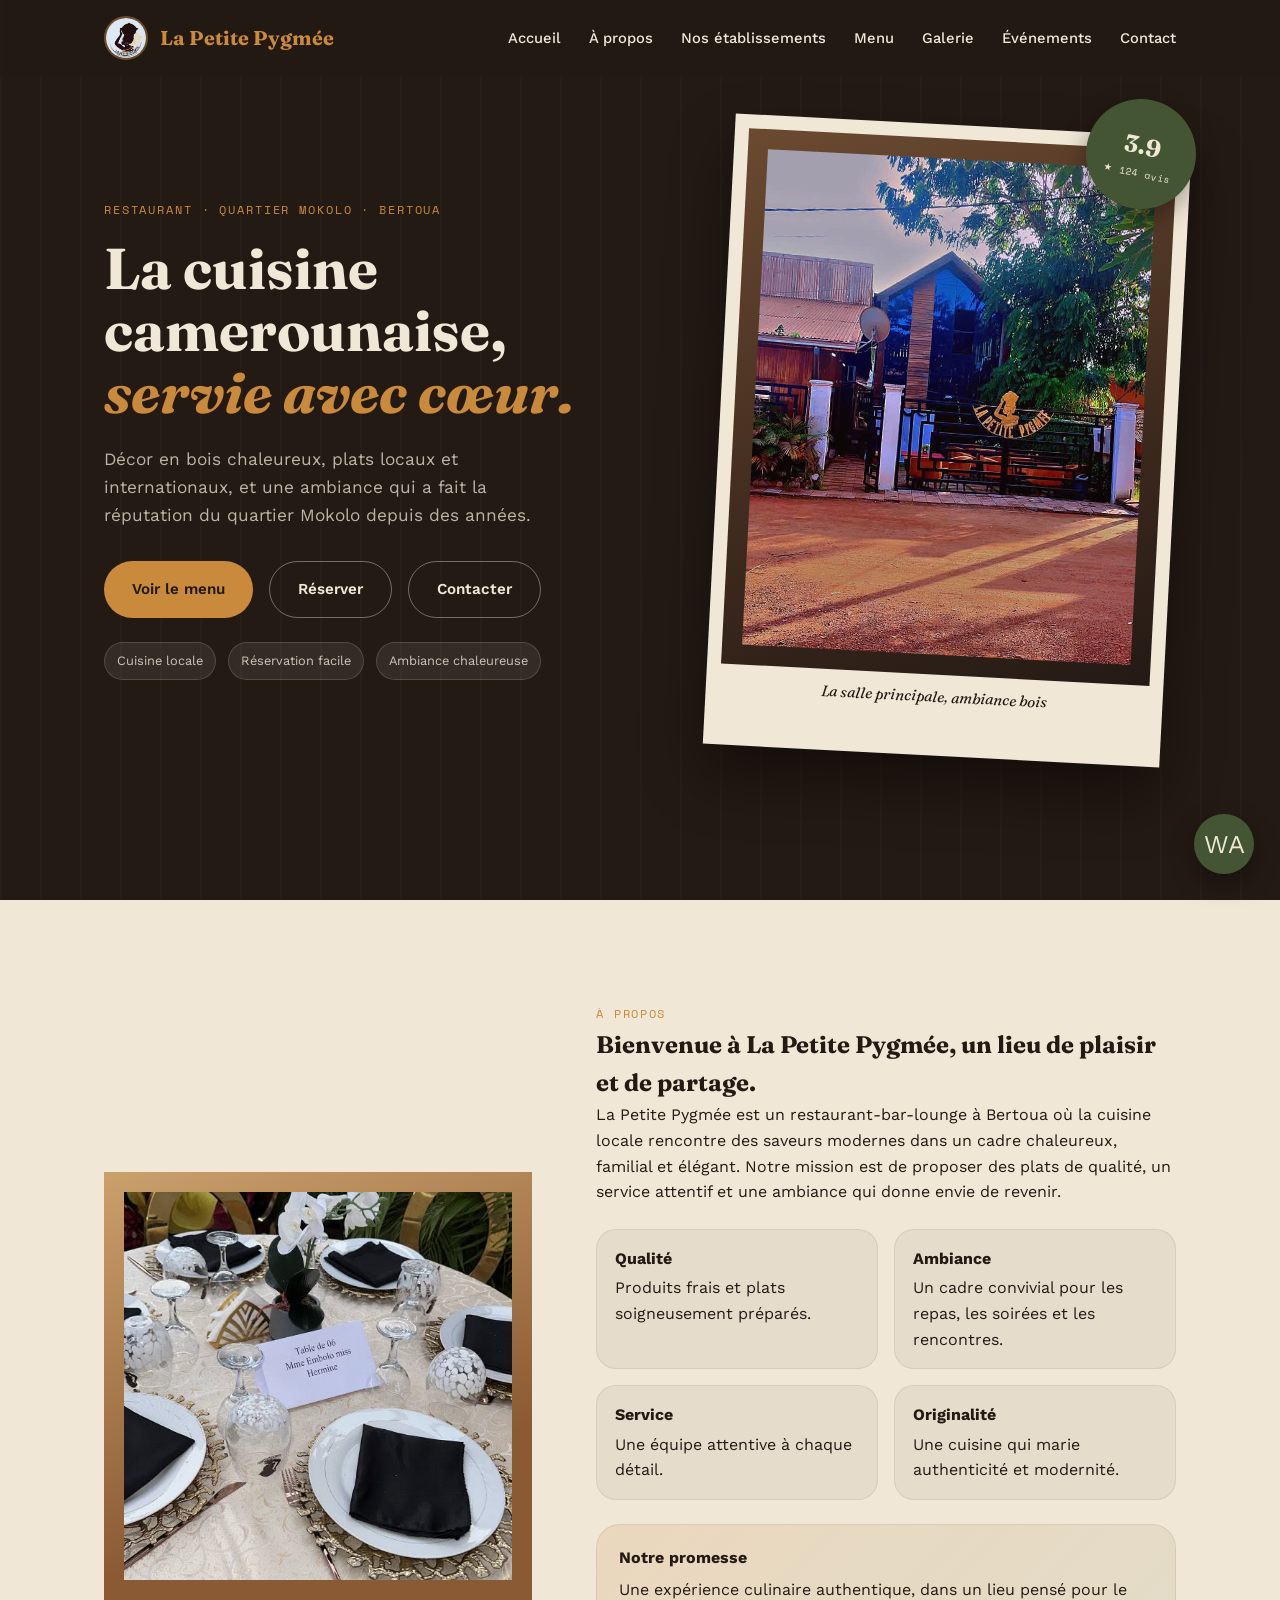
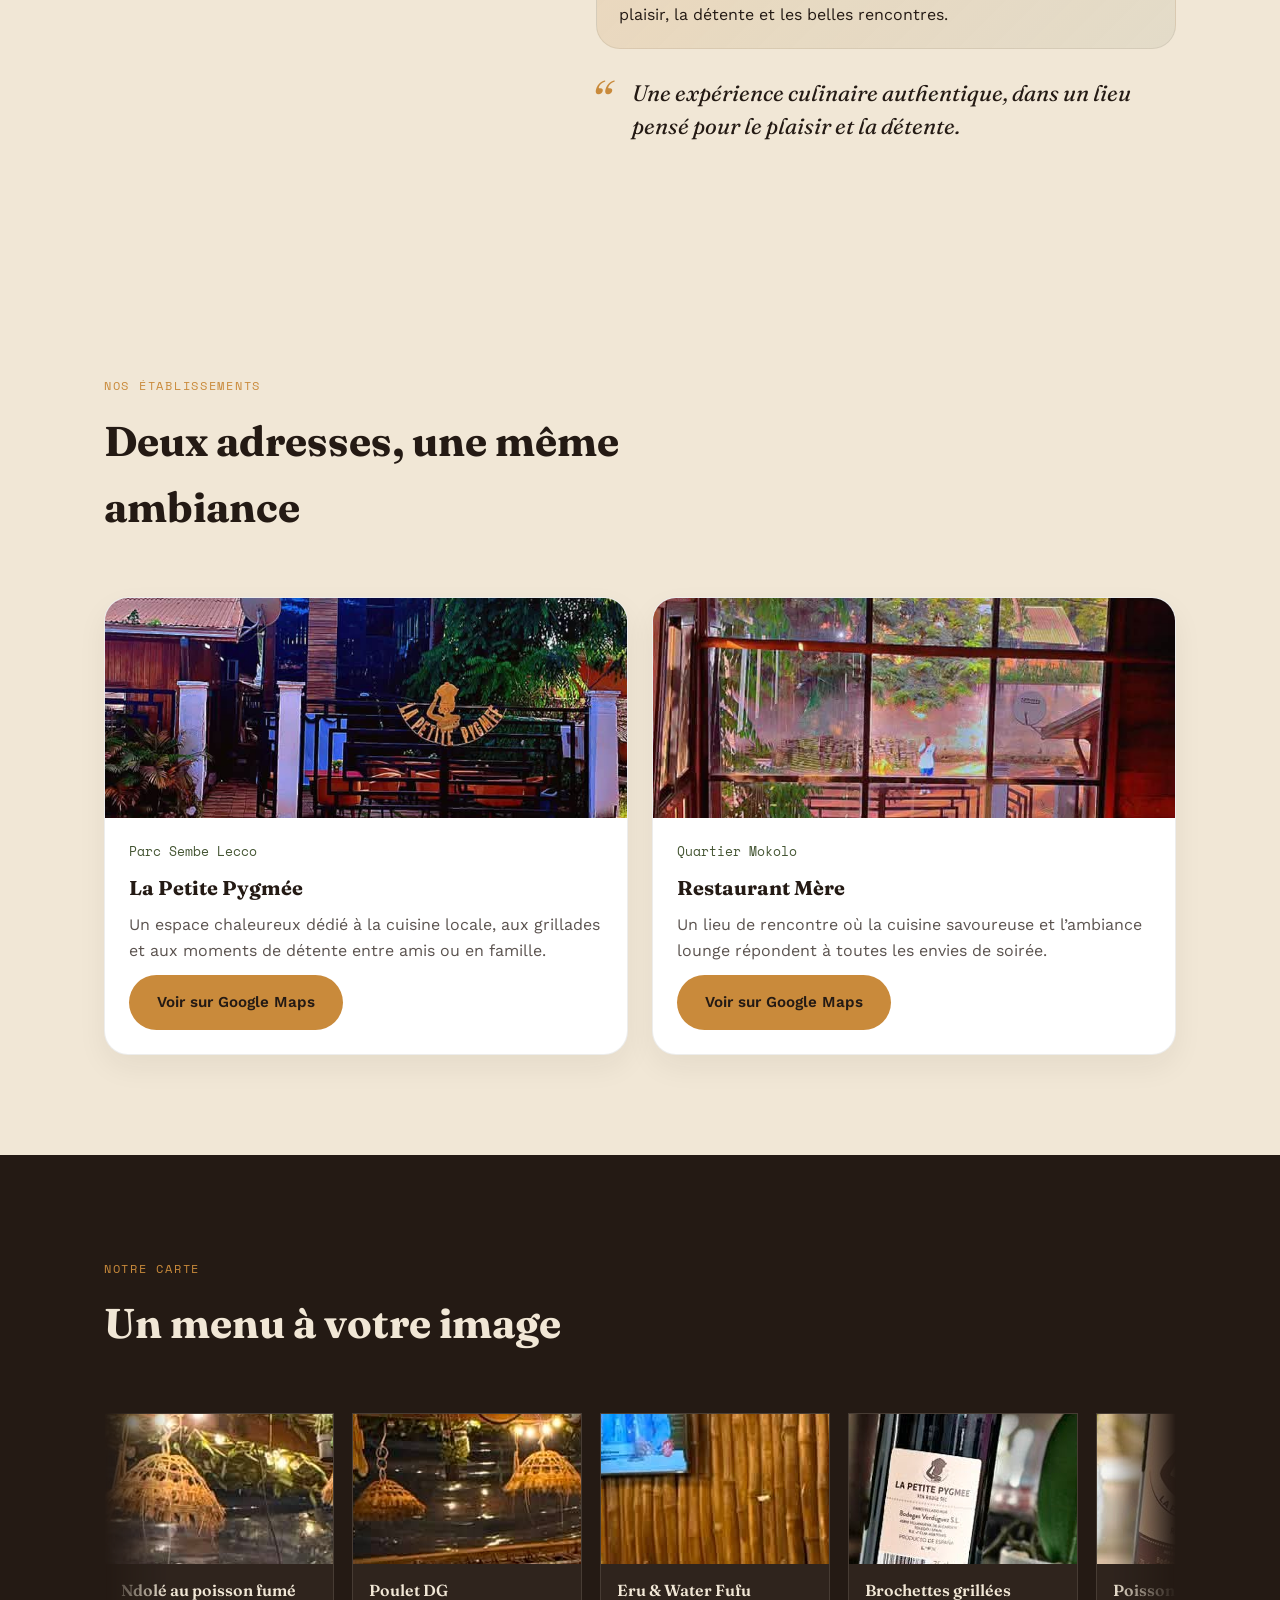
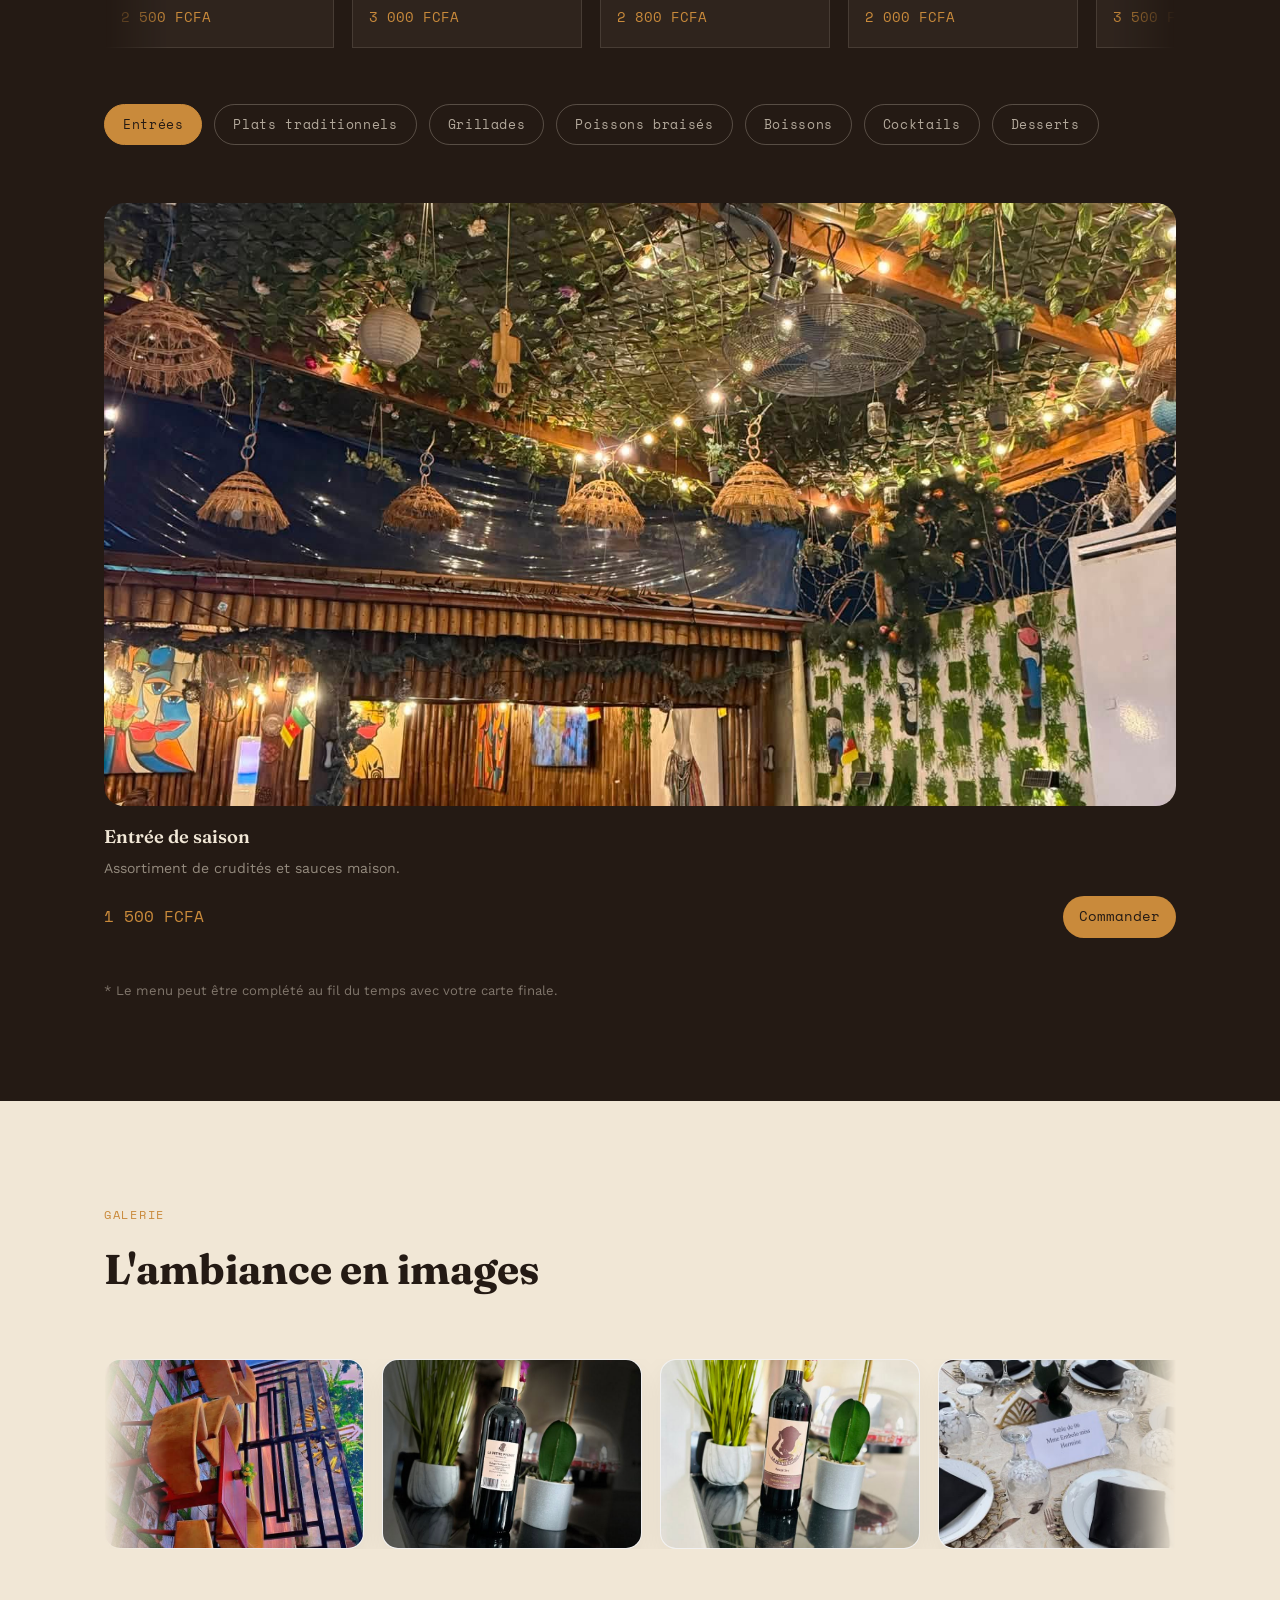
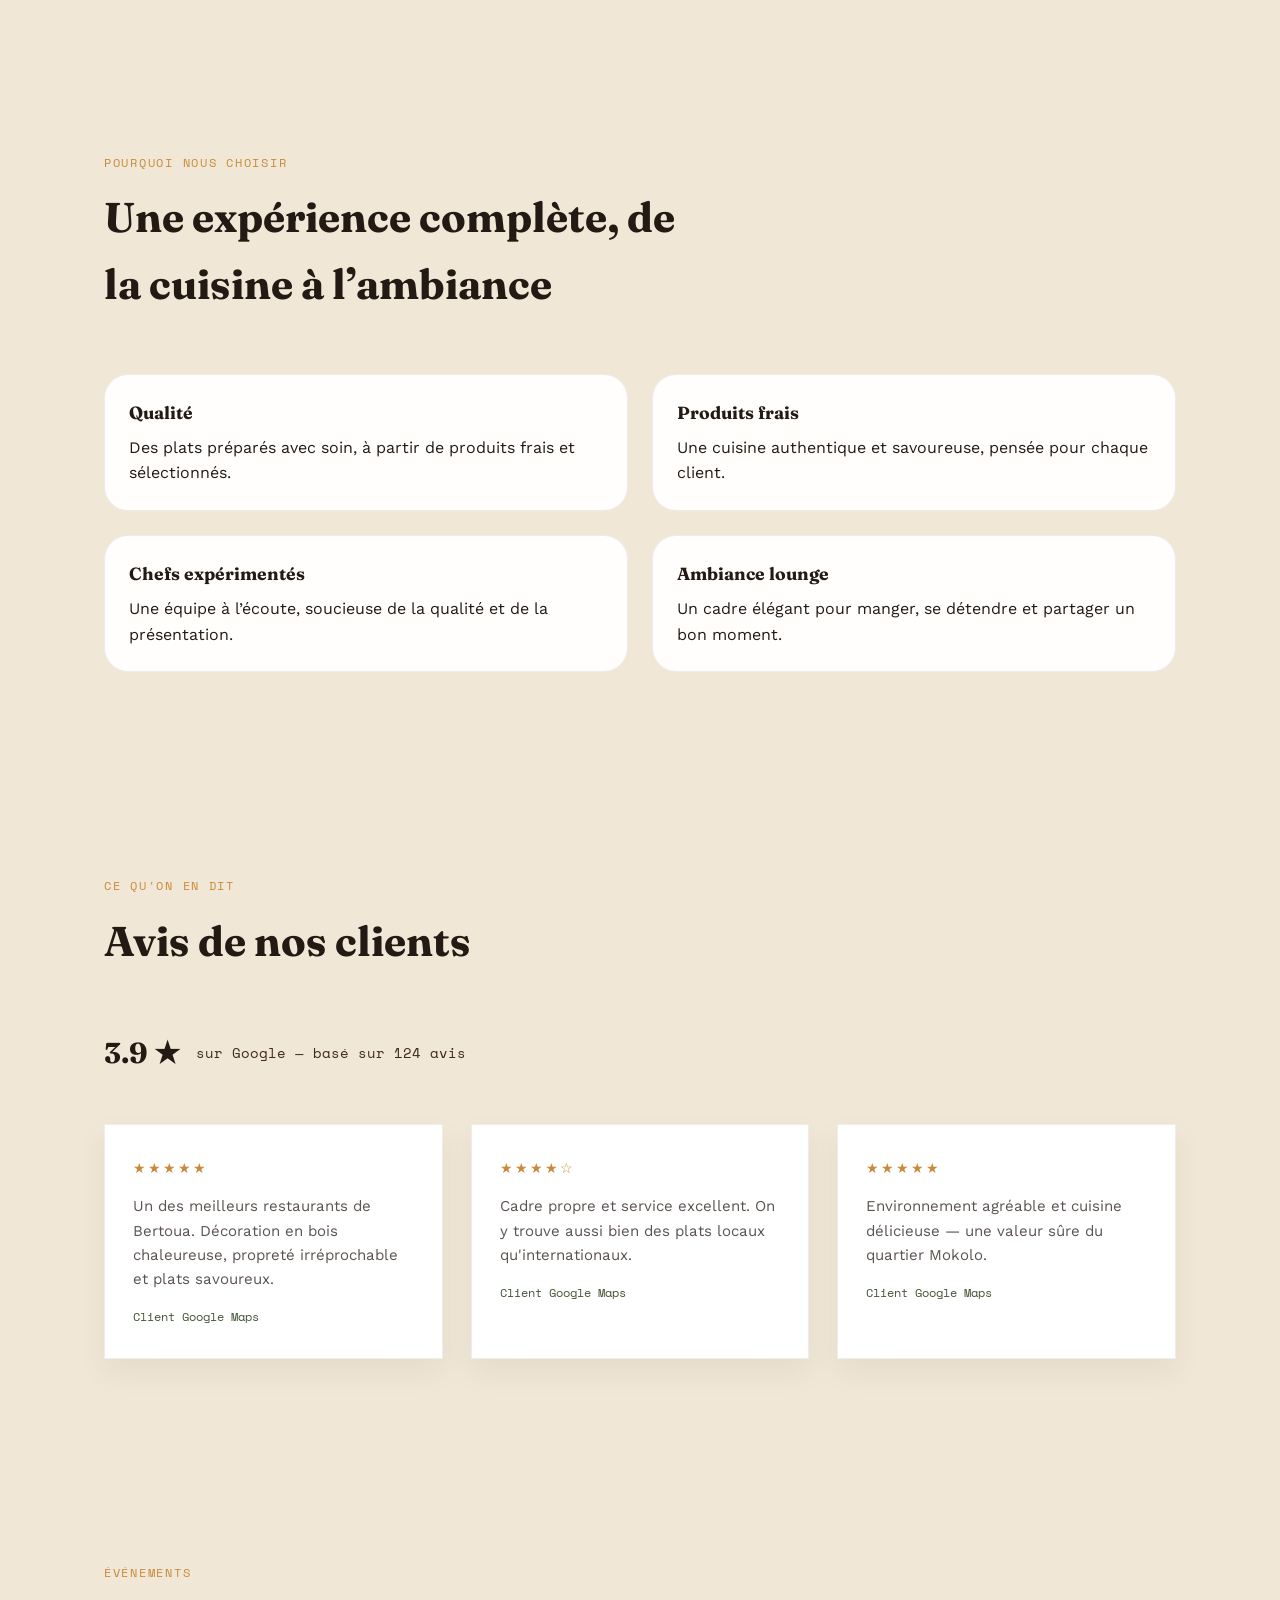
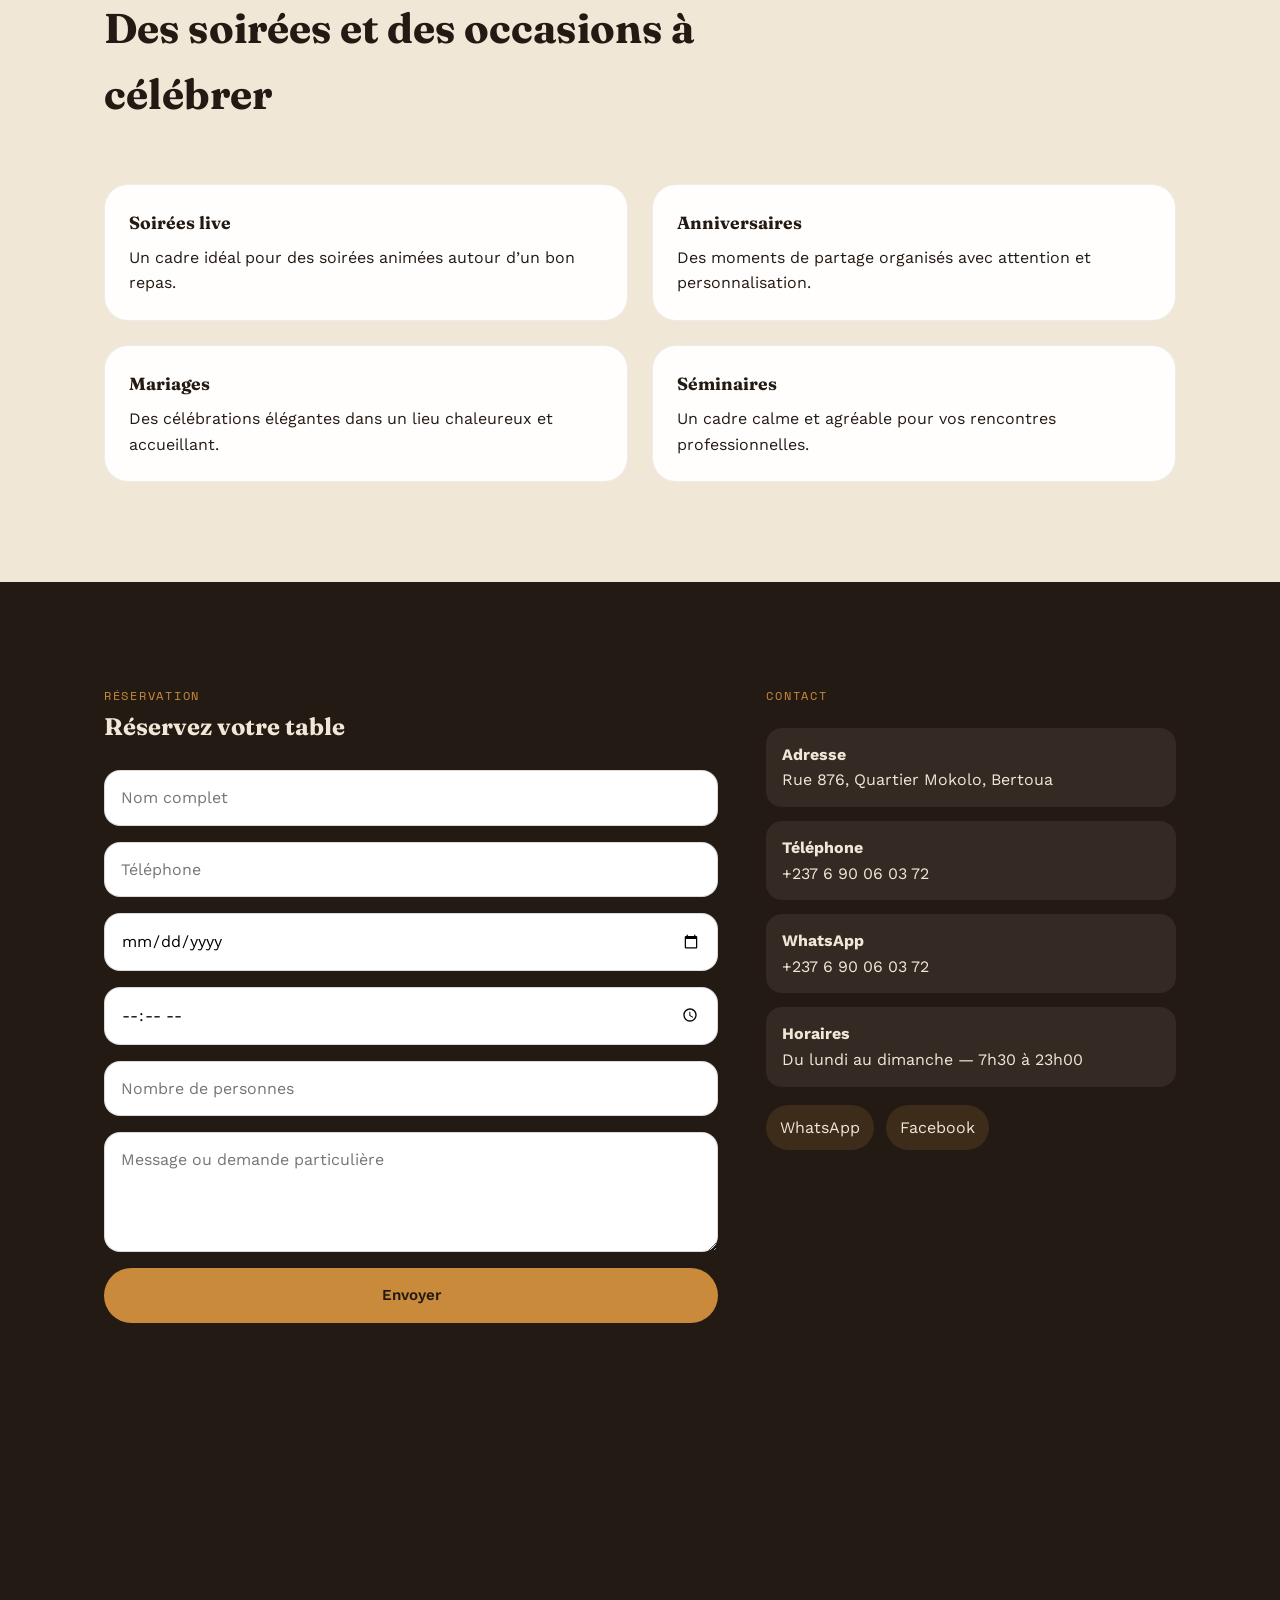
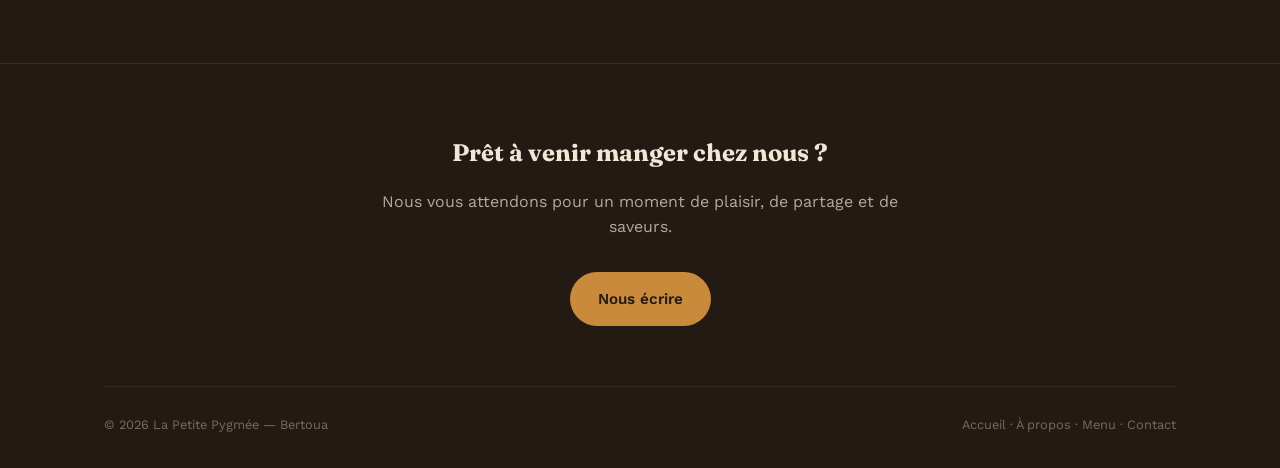
==== commit 002a455d: "Fix: mobile gallery touch interactions and card styling" ====
--- a/index.html
+++ b/index.html
@@ -666,16 +666,12 @@
                 flex: 0 0 auto;
                 width: 260px;
                 height: 190px;
-                background: linear-gradient(150deg, #b98a55, #5c3c26);
-                display: flex;
-                align-items: center;
-                justify-content: center;
-                color: rgba(241, 231, 214, 0.6);
-                font-family: "Space Mono", monospace;
-                font-size: 0.7rem;
-                text-align: center;
-                padding: 10px;
+                background: #fff;
+                border-radius: 16px;
+                border: 1px solid rgba(36, 26, 20, 0.06);
+                box-shadow: 0 12px 30px rgba(36, 26, 20, 0.06);
                 overflow: hidden;
+                display: block;
             }
 
             /* AVIS */
@@ -884,10 +880,35 @@
                     width: 100%;
                 }
                 .dish-marquee {
-                    display: none;
-                }
+                    display: block;
+                }
+                /* Keep auto-scroll on mobile but allow touch to pause and manually swipe. */
                 .marquee-wrap {
-                    display: none;
+                    display: block;
+                    overflow: hidden;
+                    -webkit-mask-image: none;
+                    mask-image: none;
+                }
+                .marquee-track {
+                    display: flex;
+                    gap: 18px;
+                    width: max-content;
+                    animation: scroll-left 32s linear infinite;
+                }
+                .marquee-wrap:hover .marquee-track {
+                    animation-play-state: paused;
+                }
+                /* When user interacts on touch, add class `paused` to allow swipe */
+                .marquee-wrap.paused {
+                    overflow-x: auto;
+                    -webkit-overflow-scrolling: touch;
+                    scroll-snap-type: x mandatory;
+                }
+                .marquee-wrap.paused .marquee-track {
+                    animation-play-state: paused;
+                }
+                .marquee-track > * {
+                    scroll-snap-align: start;
                 }
                 .g-item {
                     width: 100%;
@@ -1382,6 +1403,37 @@
                         .classList.add("active");
                 });
             });
+
+            // Touch handling for marquee: pause animation on touch, allow swipe,
+            // then resume auto-scroll after a short idle period.
+            (function() {
+                const wraps = document.querySelectorAll('.marquee-wrap');
+                wraps.forEach((wrap) => {
+                    let resumeTimer = null;
+                    const startPause = () => {
+                        wrap.classList.add('paused');
+                        if (resumeTimer) {
+                            clearTimeout(resumeTimer);
+                            resumeTimer = null;
+                        }
+                    };
+                    const scheduleResume = () => {
+                        if (resumeTimer) clearTimeout(resumeTimer);
+                        resumeTimer = setTimeout(() => {
+                            wrap.classList.remove('paused');
+                            resumeTimer = null;
+                        }, 2000);
+                    };
+
+                    wrap.addEventListener('touchstart', startPause, {passive: true});
+                    wrap.addEventListener('touchmove', startPause, {passive: true});
+                    wrap.addEventListener('touchend', scheduleResume, {passive: true});
+
+                    // Optional: support pointer events (stylus/mouse)
+                    wrap.addEventListener('pointerdown', startPause);
+                    wrap.addEventListener('pointerup', scheduleResume);
+                });
+            })();
         </script>
     </body>
 </html>
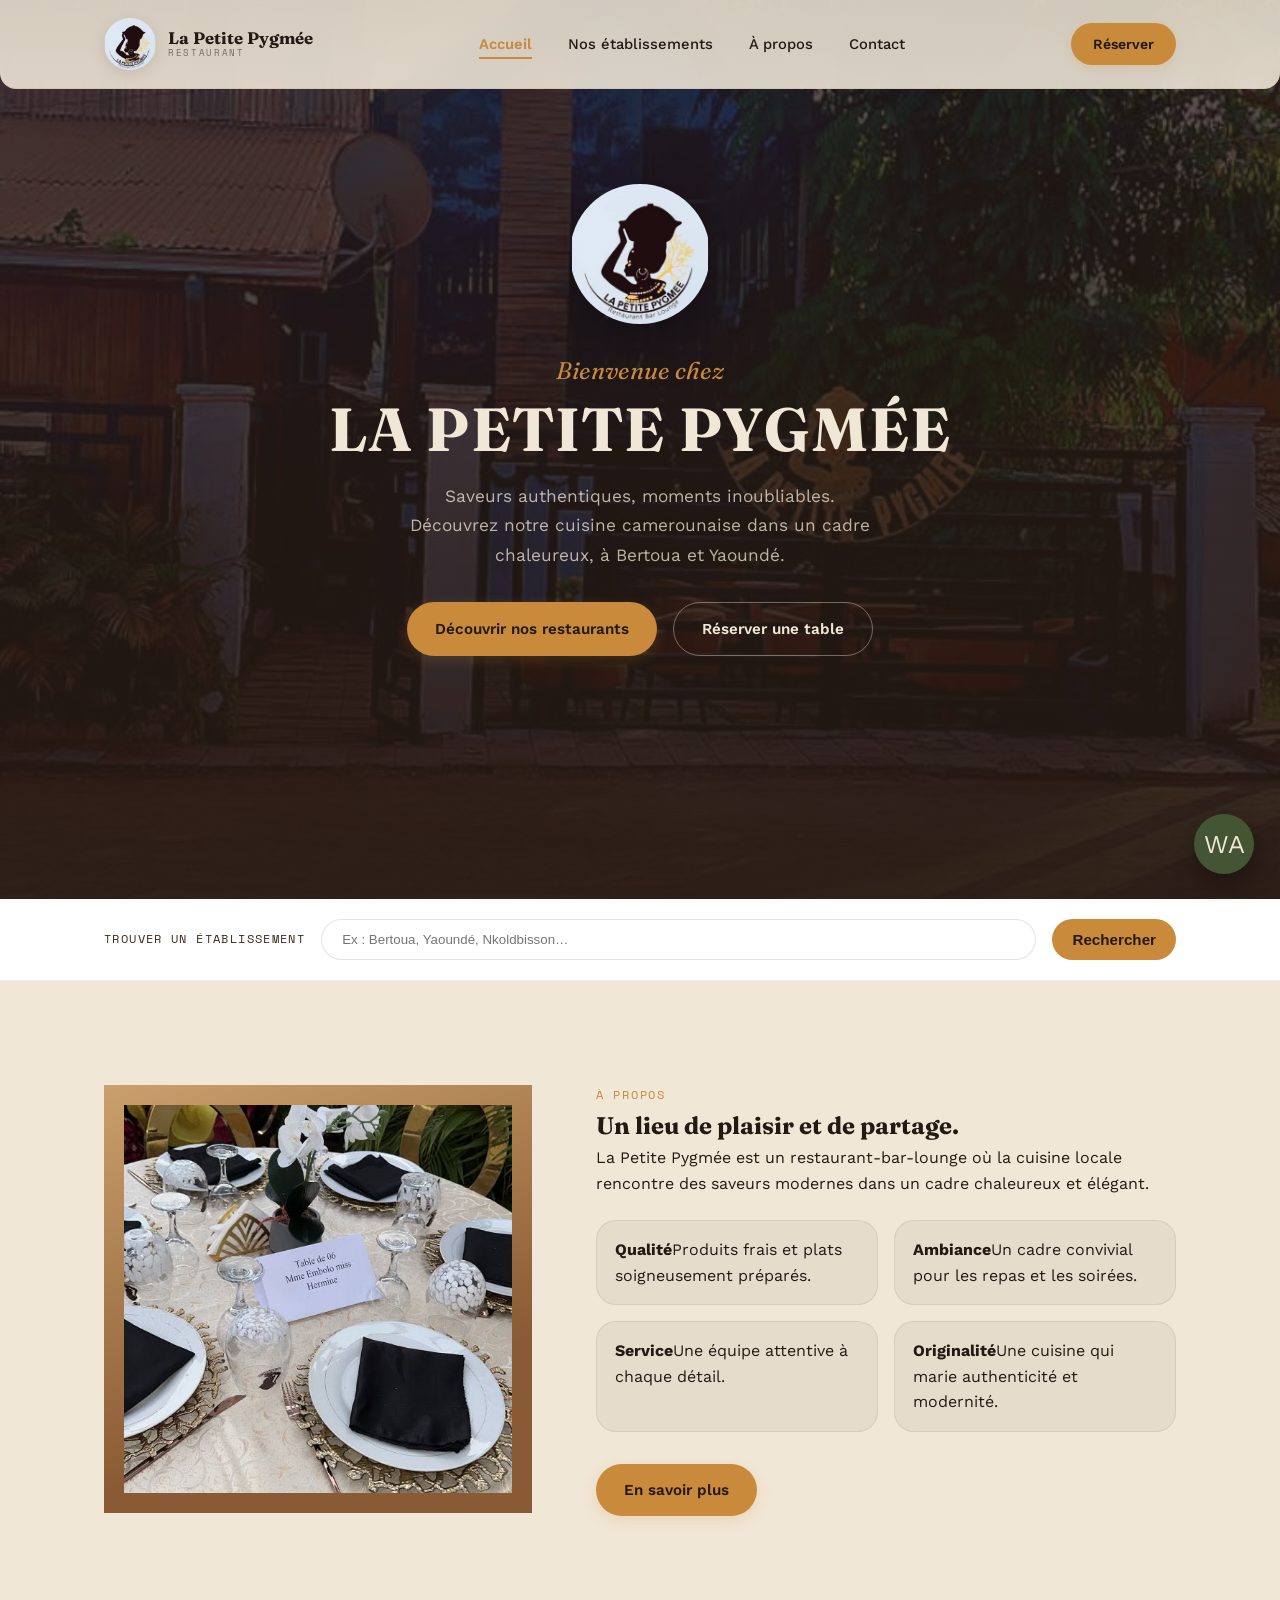
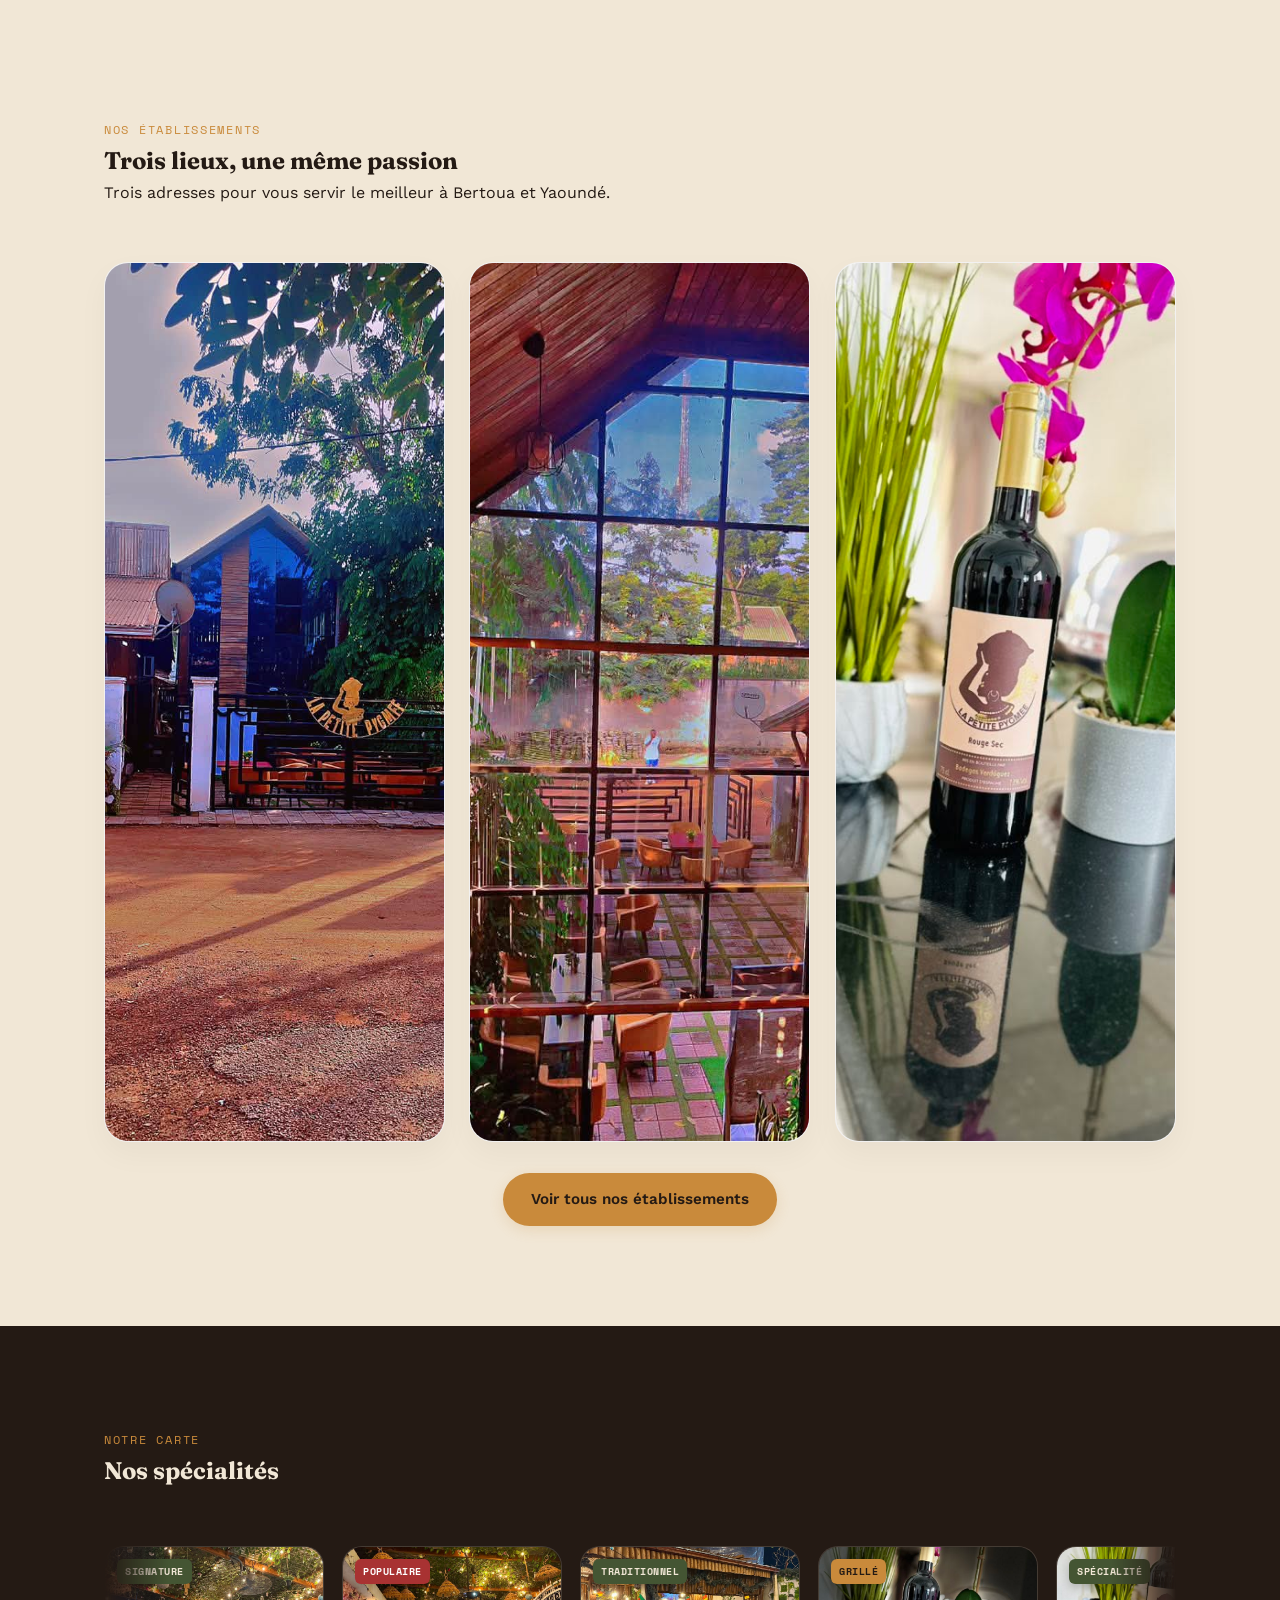
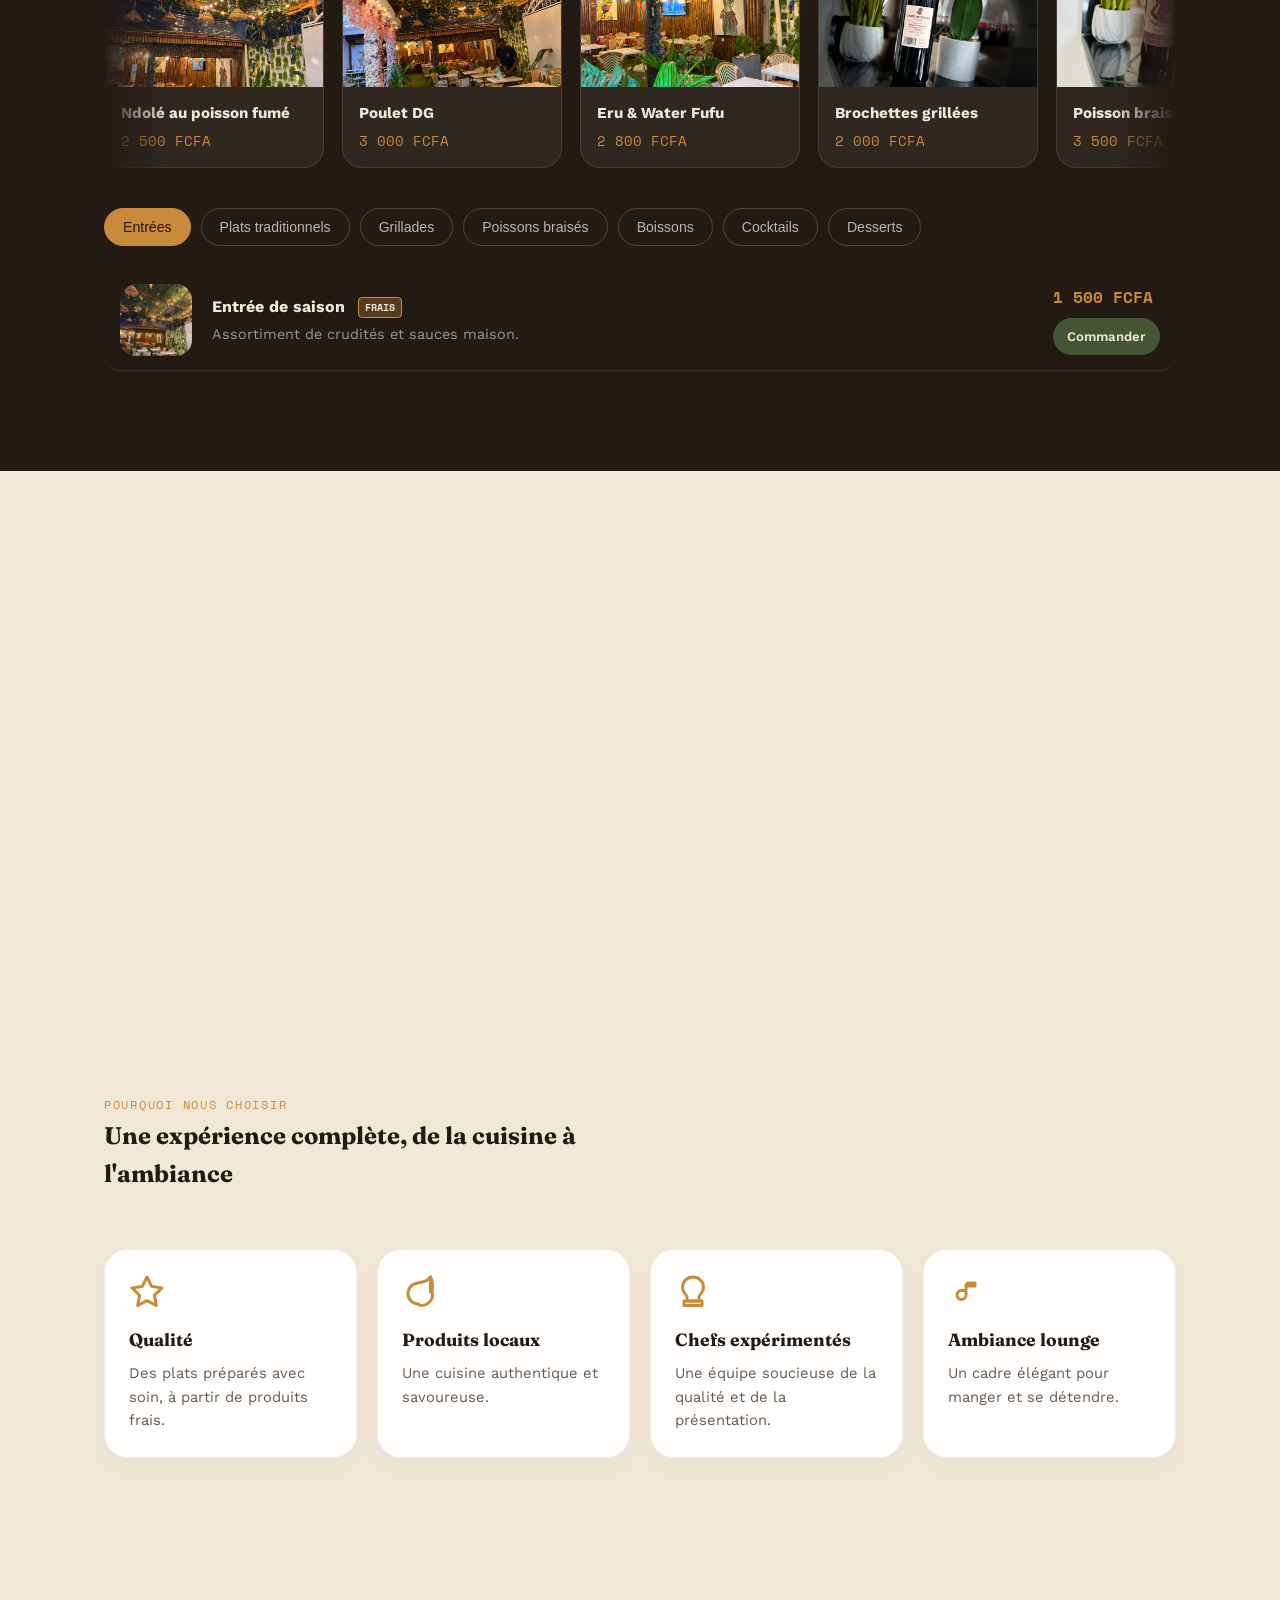
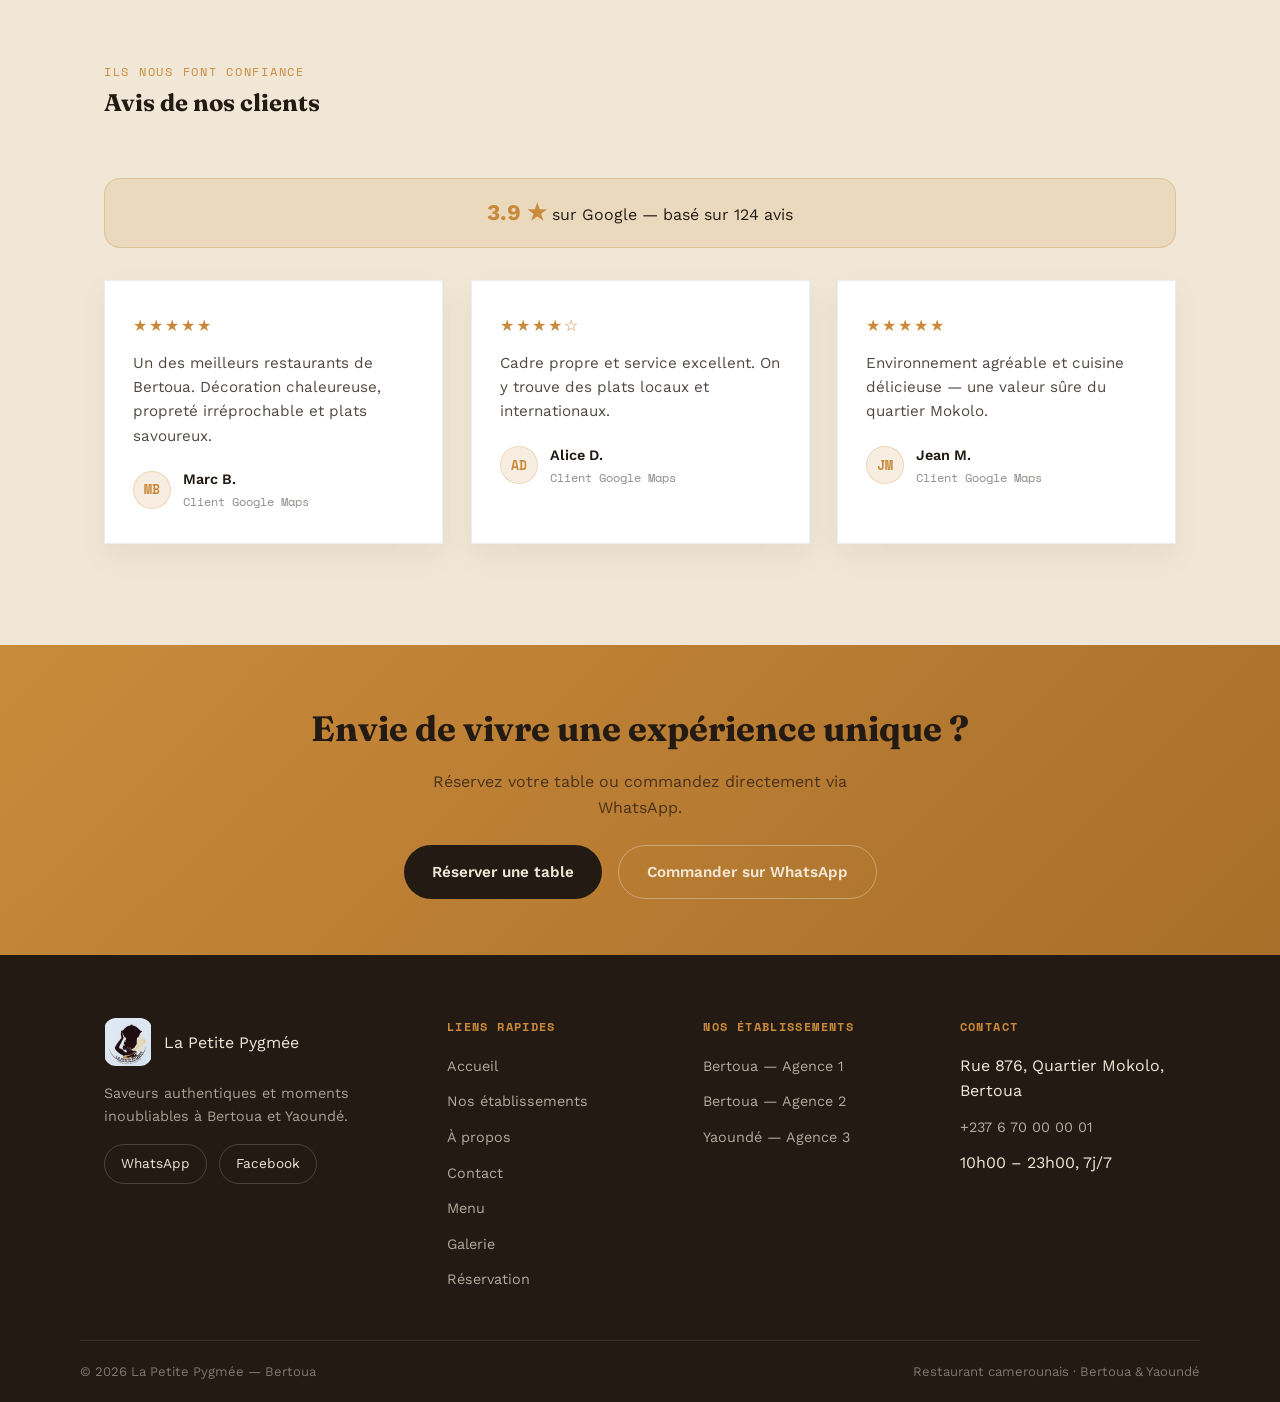
==== commit 024965e0: "Restructure site into multi-page layout with separate CSS/JS Split the monolithic index.html into de" ====
--- a/index.html
+++ b/index.html
@@ -1,1439 +1,328 @@
 <!doctype html>
 <html lang="fr">
-    <head>
-        <meta charset="UTF-8" />
-        <meta name="viewport" content="width=device-width, initial-scale=1.0" />
-        <title>La Petite Pygmée — Restaurant Camerounais à Bertoua</title>
-        <link rel="preconnect" href="https://fonts.googleapis.com" />
-        <link
-            href="https://fonts.googleapis.com/css2?family=Fraunces:ital,opsz,wght@0,9..144,400;0,9..144,600;0,9..144,700;1,9..144,500&family=Work+Sans:wght@400;500;600&family=Space+Mono&display=swap"
-            rel="stylesheet"
-        />
-        <style>
-            :root {
-                --wood: #3e2a1e;
-                --wood-dark: #241a14;
-                --ochre: #c98a3b;
-                --cream: #f1e7d6;
-                --green: #445533;
-                --text-dark: #241a14;
-                --text-light: #f1e7d6;
-            }
-            * {
-                margin: 0;
-                padding: 0;
-                box-sizing: border-box;
-            }
-            html {
-                scroll-behavior: smooth;
-            }
-            body {
-                font-family: "Work Sans", sans-serif;
-                background: var(--cream);
-                color: var(--text-dark);
-                line-height: 1.6;
-                overflow-x: hidden;
-            }
-            h1,
-            h2,
-            h3 {
-                font-family: "Fraunces", serif;
-                font-weight: 700;
-            }
-            a {
-                text-decoration: none;
-                color: inherit;
-            }
-            .eyebrow {
-                font-family: "Space Mono", monospace;
-                font-size: 0.72rem;
-                letter-spacing: 0.15em;
-                text-transform: uppercase;
-                color: var(--ochre);
-            }
-            .wrap {
-                max-width: 1120px;
-                margin: 0 auto;
-                padding: 0 24px;
-            }
-
-            /* NAV */
-            nav {
-                position: fixed;
-                top: 0;
-                left: 0;
-                right: 0;
-                z-index: 50;
-                background: rgba(36, 26, 20, 0.92);
-                backdrop-filter: blur(6px);
-            }
-            nav .wrap {
-                display: flex;
-                align-items: center;
-                justify-content: space-between;
-                padding: 16px 24px;
-                position: relative;
-            }
-            .logo {
-                display: flex;
-                align-items: center;
-                gap: 12px;
-                color: var(--cream);
-                font-family: "Fraunces", serif;
-                font-size: 1.25rem;
-                font-weight: 700;
-            }
-            .logo img {
-                width: 44px;
-                height: 44px;
-                border-radius: 50%;
-                object-fit: cover;
-                border: 2px solid rgba(201, 138, 59, 0.45);
-            }
-            .logo span {
-                color: var(--ochre);
-            }
-            nav ul {
-                display: flex;
-                gap: 28px;
-                list-style: none;
-            }
-            nav ul li a {
-                color: var(--cream);
-                font-size: 0.92rem;
-                font-weight: 500;
-                transition: color 0.2s;
-            }
-            nav ul li a:hover {
-                color: var(--ochre);
-            }
-            .nav-toggle {
-                display: none;
-                color: var(--cream);
-                font-size: 1rem;
-                background: none;
-                border: 1px solid rgba(241, 231, 214, 0.2);
-                border-radius: 999px;
-                padding: 8px 14px;
-                cursor: pointer;
-            }
-            /* HERO */
-            .hero {
-                position: relative;
-                min-height: 100vh;
-                background: var(--wood-dark);
-                display: flex;
-                align-items: center;
-                padding-top: 80px;
-                overflow: hidden;
-            }
-            .hero::before {
-                content: "";
-                position: absolute;
-                inset: 0;
-                background-image: repeating-linear-gradient(
-                    90deg,
-                    rgba(255, 255, 255, 0.03) 0px,
-                    rgba(255, 255, 255, 0.03) 2px,
-                    transparent 2px,
-                    transparent 40px
-                );
-                opacity: 0.5;
-            }
-            .hero-grid {
-                display: grid;
-                grid-template-columns: 1.1fr 0.9fr;
-                gap: 56px;
-                align-items: center;
-                position: relative;
-                z-index: 2;
-            }
-            .hero-eyebrow {
-                color: var(--ochre);
-                font-family: "Space Mono", monospace;
-                font-size: 0.78rem;
-                letter-spacing: 0.15em;
-                text-transform: uppercase;
-                margin-bottom: 18px;
-                display: block;
-            }
-            .hero h1 {
-                color: var(--cream);
-                font-size: clamp(2.4rem, 5vw, 3.6rem);
-                line-height: 1.08;
-                margin-bottom: 22px;
-            }
-            .hero h1 em {
-                color: var(--ochre);
-                font-style: italic;
-            }
-            .hero p.lead {
-                color: rgba(241, 231, 214, 0.75);
-                font-size: 1.08rem;
-                max-width: 460px;
-                margin-bottom: 32px;
-            }
-            .btn-row {
-                display: flex;
-                gap: 16px;
-                flex-wrap: wrap;
-            }
-            .btn {
-                display: inline-flex;
-                align-items: center;
-                justify-content: center;
-                gap: 10px;
-                padding: 15px 28px;
-                border-radius: 999px;
-                font-weight: 600;
-                font-size: 0.95rem;
-                transition:
-                    transform 0.2s,
-                    box-shadow 0.2s;
-            }
-            .btn-primary {
-                background: var(--ochre);
-                color: var(--wood-dark);
-            }
-            .btn-primary:hover {
-                transform: translateY(-2px);
-                box-shadow: 0 8px 20px rgba(201, 138, 59, 0.35);
-            }
-            .btn-outline {
-                border: 1.5px solid rgba(241, 231, 214, 0.4);
-                color: var(--cream);
-            }
-            .btn-outline:hover {
-                border-color: var(--ochre);
-                color: var(--ochre);
-            }
-            .hero-badges {
-                display: flex;
-                flex-wrap: wrap;
-                gap: 12px;
-                margin-top: 24px;
-            }
-            .hero-badges span {
-                padding: 8px 12px;
-                border-radius: 999px;
-                background: rgba(255, 255, 255, 0.08);
-                color: rgba(241, 231, 214, 0.82);
-                font-size: 0.8rem;
-                border: 1px solid rgba(241, 231, 214, 0.16);
-            }
-
-            .hero-photo {
-                position: relative;
-            }
-            .photo-frame {
-                background: var(--cream);
-                padding: 14px 14px 46px 14px;
-                transform: rotate(3deg);
-                box-shadow: 0 30px 60px rgba(0, 0, 0, 0.45);
-            }
-            .photo-frame .ph {
-                aspect-ratio: 4/5;
-                background: linear-gradient(
-                    160deg,
-                    #6b4a30,
-                    #3e2a1e 60%,
-                    #241a14
-                );
-                display: flex;
-                align-items: center;
-                justify-content: center;
-                flex-direction: column;
-                gap: 8px;
-                color: rgba(241, 231, 214, 0.55);
-                font-family: "Space Mono", monospace;
-                font-size: 0.78rem;
-                text-align: center;
-                padding: 20px;
-                overflow: hidden;
-            }
-            .photo-frame .cap {
-                font-family: "Fraunces", serif;
-                font-style: italic;
-                color: var(--wood-dark);
-                font-size: 0.95rem;
-                text-align: center;
-                margin-top: 10px;
-            }
-            .stamp {
-                position: absolute;
-                top: -26px;
-                right: -20px;
-                width: 110px;
-                height: 110px;
-                border-radius: 50%;
-                background: var(--green);
-                display: flex;
-                align-items: center;
-                justify-content: center;
-                flex-direction: column;
-                color: var(--cream);
-                transform: rotate(12deg);
-                box-shadow: 0 10px 24px rgba(0, 0, 0, 0.35);
-                font-family: "Space Mono", monospace;
-            }
-            .stamp b {
-                font-family: "Fraunces", serif;
-                font-size: 1.5rem;
-            }
-            .stamp small {
-                font-size: 0.6rem;
-                letter-spacing: 0.05em;
-            }
-
-            /* SECTION generic */
-            section {
-                padding: 100px 0;
-            }
-            .section-head {
-                max-width: 600px;
-                margin-bottom: 56px;
-            }
-            .section-head h2 {
-                font-size: clamp(1.8rem, 3.5vw, 2.6rem);
-                margin-top: 10px;
-            }
-
-            /* PRESENTATION */
-            .presentation {
-                background: var(--cream);
-            }
-            .pres-grid {
-                display: grid;
-                grid-template-columns: 0.85fr 1.15fr;
-                gap: 64px;
-                align-items: center;
-            }
-            .pres-photo .ph {
-                aspect-ratio: 1/1;
-                background: linear-gradient(160deg, #caa06b, #8a5a34 70%);
-                display: flex;
-                align-items: center;
-                justify-content: center;
-                color: rgba(36, 26, 20, 0.55);
-                font-family: "Space Mono", monospace;
-                font-size: 0.78rem;
-                text-align: center;
-                padding: 20px;
-                overflow: hidden;
-            }
-            .quote {
-                font-family: "Fraunces", serif;
-                font-style: italic;
-                font-size: 1.4rem;
-                line-height: 1.5;
-                color: var(--wood-dark);
-                position: relative;
-                padding-left: 36px;
-                margin: 28px 0;
-            }
-            .quote::before {
-                content: "“";
-                position: absolute;
-                left: -6px;
-                top: -14px;
-                font-size: 3.2rem;
-                color: var(--ochre);
-                font-family: "Fraunces", serif;
-            }
-            .quote-src {
-                font-family: "Space Mono", monospace;
-                font-size: 0.75rem;
-                color: var(--green);
-                text-transform: uppercase;
-                letter-spacing: 0.08em;
-            }
-            .about-points {
-                display: grid;
-                grid-template-columns: repeat(2, minmax(0, 1fr));
-                gap: 16px;
-                margin-top: 24px;
-            }
-            .signature-card {
-                margin-top: 24px;
-                background: linear-gradient(135deg, rgba(201, 138, 59, 0.16), rgba(68, 85, 51, 0.08));
-                border: 1px solid rgba(36, 26, 20, 0.08);
-                padding: 20px 22px;
-                border-radius: 24px;
-            }
-            .signature-card strong {
-                display: block;
-                margin-bottom: 6px;
-                color: var(--wood-dark);
-            }
-            .about-points .point {
-                background: rgba(36, 26, 20, 0.05);
-                border: 1px solid rgba(36, 26, 20, 0.08);
-                padding: 16px 18px;
-                border-radius: 20px;
-            }
-            .about-points strong {
-                display: block;
-                margin-bottom: 4px;
-                color: var(--wood-dark);
-            }
-            .establishments-grid,
-            .features-grid,
-            .event-grid {
-                display: grid;
-                grid-template-columns: repeat(2, minmax(0, 1fr));
-                gap: 24px;
-            }
-            .card {
-                background: #fff;
-                border: 1px solid rgba(36, 26, 20, 0.08);
-                border-radius: 24px;
-                overflow: hidden;
-                box-shadow: 0 12px 30px rgba(36, 26, 20, 0.06);
-            }
-            .card img {
-                width: 100%;
-                height: 220px;
-                object-fit: cover;
-                display: block;
-            }
-            .card-body {
-                padding: 24px;
-            }
-            .card h3 {
-                font-size: 1.25rem;
-                margin-bottom: 8px;
-            }
-            .card p {
-                color: rgba(36, 26, 20, 0.75);
-                margin-bottom: 12px;
-            }
-            .card .meta {
-                font-family: "Space Mono", monospace;
-                font-size: 0.8rem;
-                color: var(--green);
-                margin-bottom: 10px;
-                display: block;
-            }
-            .feature-card,
-            .event-card {
-                background: rgba(255, 255, 255, 0.95);
-                border-radius: 24px;
-                padding: 24px;
-                border: 1px solid rgba(36, 26, 20, 0.08);
-            }
-            .feature-card h3,
-            .event-card h3 {
-                margin-bottom: 8px;
-                font-size: 1.1rem;
-            }
-            .reservation-form {
-                display: grid;
-                gap: 16px;
-            }
-            .reservation-form input,
-            .reservation-form textarea {
-                width: 100%;
-                border: 1px solid rgba(36, 26, 20, 0.16);
-                border-radius: 16px;
-                padding: 14px 16px;
-                font: inherit;
-                background: #fff;
-            }
-            .reservation-form textarea {
-                min-height: 120px;
-                resize: vertical;
-            }
-            .contact-list {
-                display: grid;
-                gap: 14px;
-                margin-top: 20px;
-            }
-            .contact-list div {
-                background: rgba(241, 231, 214, 0.08);
-                padding: 14px 16px;
-                border-radius: 16px;
-            }
-            .social-links {
-                display: flex;
-                gap: 12px;
-                flex-wrap: wrap;
-                margin-top: 18px;
-            }
-            .social-links a {
-                padding: 10px 14px;
-                background: rgba(201, 138, 59, 0.16);
-                border-radius: 999px;
-                color: var(--cream);
-            }
-
-            /* MENU */
-            .menu {
-                background: var(--wood-dark);
-                color: var(--cream);
-            }
-            .menu .section-head h2 {
-                color: var(--cream);
-            }
-            .menu-tabs {
-                display: flex;
-                gap: 12px;
-                margin-bottom: 40px;
-                flex-wrap: wrap;
-            }
-            .tab {
-                font-family: "Space Mono", monospace;
-                font-size: 0.8rem;
-                letter-spacing: 0.05em;
-                padding: 10px 18px;
-                border: 1px solid rgba(241, 231, 214, 0.25);
-                border-radius: 999px;
-                cursor: pointer;
-                color: rgba(241, 231, 214, 0.7);
-                background: none;
-                transition: all 0.2s;
-            }
-            .tab.active {
-                background: var(--ochre);
-                border-color: var(--ochre);
-                color: var(--wood-dark);
-            }
-            .menu-list {
-                display: none;
-                flex-direction: column;
-                gap: 0;
-            }
-            .menu-list.active {
-                display: flex;
-            }
-            .menu-item {
-                display: flex;
-                flex-direction: column;
-                gap: 16px;
-                padding: 18px 0;
-                border-bottom: 1px dashed rgba(241, 231, 214, 0.2);
-            }
-            .menu-item:last-child {
-                border-bottom: none;
-            }
-            .menu-item .thumb {
-                width: 100%;
-                aspect-ratio: 16/9;
-                border-radius: 20px;
-                background: linear-gradient(
-                    160deg,
-                    #6b4a30,
-                    #3e2a1e 60%,
-                    #241a14
-                );
-                overflow: hidden;
-                display: flex;
-                align-items: center;
-                justify-content: center;
-            }
-            .menu-item .thumb img,
-            .photo-frame .ph img,
-            .pres-photo .ph img,
-            .g-item img {
-                width: 100%;
-                height: 100%;
-                object-fit: cover;
-                display: block;
-            }
-            .menu-item .details {
-                display: flex;
-                flex-direction: column;
-                gap: 6px;
-            }
-            .menu-item h4 {
-                font-family: "Fraunces", serif;
-                font-weight: 600;
-                font-size: 1.15rem;
-            }
-            .menu-item p {
-                font-size: 0.88rem;
-                color: rgba(241, 231, 214, 0.55);
-                margin-top: 0;
-            }
-            .menu-item .actions {
-                display: flex;
-                justify-content: space-between;
-                align-items: center;
-                gap: 12px;
-                flex-wrap: wrap;
-            }
-            .menu-item .price {
-                font-family: "Space Mono", monospace;
-                color: var(--ochre);
-                font-size: 1rem;
-                white-space: nowrap;
-            }
-            .menu-item .order-btn {
-                display: inline-flex;
-                align-items: center;
-                justify-content: center;
-                padding: 10px 16px;
-                border-radius: 999px;
-                background: var(--ochre);
-                color: var(--wood-dark);
-                font-family: "Space Mono", monospace;
-                font-size: 0.85rem;
-                text-decoration: none;
-                transition:
-                    transform 0.2s,
-                    box-shadow 0.2s;
-            }
-            .menu-item .order-btn:hover {
-                transform: translateY(-1px);
-                box-shadow: 0 10px 24px rgba(0, 0, 0, 0.16);
-            }
-
-            /* Plats en images — défilement automatique */
-            .dish-card {
-                flex: 0 0 auto;
-                width: 230px;
-                background: rgba(241, 231, 214, 0.05);
-                border: 1px solid rgba(241, 231, 214, 0.12);
-            }
-            .dish-card .ph {
-                width: 100%;
-                height: 150px;
-                background: linear-gradient(150deg, #caa06b, #8a5a34 70%);
-                display: flex;
-                align-items: center;
-                justify-content: center;
-                color: rgba(241, 231, 214, 0.55);
-                font-family: "Space Mono", monospace;
-                font-size: 0.68rem;
-                text-align: center;
-                padding: 10px;
-                overflow: hidden;
-            }
-            .dish-card .dish-info {
-                padding: 14px 16px 18px;
-            }
-            .dish-card h4 {
-                font-family: "Fraunces", serif;
-                font-size: 1rem;
-                font-weight: 600;
-                color: var(--cream);
-                margin-bottom: 4px;
-            }
-            .dish-card .price {
-                font-family: "Space Mono", monospace;
-                color: var(--ochre);
-                font-size: 0.85rem;
-            }
-            .dish-marquee {
-                margin-bottom: 56px;
-            }
-
-            /* GALLERY — défilement automatique */
-            .marquee-wrap {
-                overflow: hidden;
-                -webkit-mask-image: linear-gradient(
-                    90deg,
-                    transparent,
-                    #000 6%,
-                    #000 94%,
-                    transparent
-                );
-                mask-image: linear-gradient(
-                    90deg,
-                    transparent,
-                    #000 6%,
-                    #000 94%,
-                    transparent
-                );
-            }
-            .marquee-track {
-                display: flex;
-                gap: 18px;
-                width: max-content;
-                animation: scroll-left 32s linear infinite;
-            }
-            .marquee-wrap:hover .marquee-track {
-                animation-play-state: paused;
-            }
-            @keyframes scroll-left {
-                from {
-                    transform: translateX(0);
-                }
-                to {
-                    transform: translateX(-50%);
-                }
-            }
-            .g-item {
-                flex: 0 0 auto;
-                width: 260px;
-                height: 190px;
-                background: #fff;
-                border-radius: 16px;
-                border: 1px solid rgba(36, 26, 20, 0.06);
-                box-shadow: 0 12px 30px rgba(36, 26, 20, 0.06);
-                overflow: hidden;
-                display: block;
-            }
-
-            /* AVIS */
-            .avis {
-                background: var(--cream);
-            }
-            .avis-grid {
-                display: grid;
-                grid-template-columns: repeat(3, 1fr);
-                gap: 28px;
-            }
-            .avis-card {
-                background: #fff;
-                border: 1px solid rgba(36, 26, 20, 0.08);
-                padding: 32px 28px;
-                position: relative;
-                box-shadow: 0 12px 30px rgba(36, 26, 20, 0.06);
-            }
-            .avis-card .stars {
-                color: var(--ochre);
-                font-size: 0.9rem;
-                margin-bottom: 14px;
-                letter-spacing: 2px;
-            }
-            .avis-card p {
-                font-size: 0.94rem;
-                color: rgba(36, 26, 20, 0.75);
-            }
-            .avis-card .who {
-                margin-top: 16px;
-                font-family: "Space Mono", monospace;
-                font-size: 0.75rem;
-                color: var(--green);
-            }
-            .rating-banner {
-                display: flex;
-                align-items: center;
-                gap: 16px;
-                margin-bottom: 48px;
-                font-family: "Space Mono", monospace;
-                font-size: 0.85rem;
-                color: var(--wood);
-            }
-            .rating-banner b {
-                font-family: "Fraunces", serif;
-                font-size: 1.8rem;
-                color: var(--wood-dark);
-            }
-
-            /* LOCATION */
-            .location {
-                background: var(--wood-dark);
-                color: var(--cream);
-            }
-            .location .section-head h2 {
-                color: var(--cream);
-            }
-            .loc-grid {
-                display: grid;
-                grid-template-columns: 1.2fr 0.8fr;
-                gap: 48px;
-            }
-            .map-embed {
-                width: 100%;
-                height: 380px;
-                border: 0;
-                filter: grayscale(0.3) contrast(1.05);
-            }
-            .hours-table {
-                width: 100%;
-                border-collapse: collapse;
-                font-size: 0.92rem;
-            }
-            .hours-table tr {
-                border-bottom: 1px solid rgba(241, 231, 214, 0.12);
-            }
-            .hours-table td {
-                padding: 12px 0;
-                color: rgba(241, 231, 214, 0.8);
-            }
-            .hours-table td:last-child {
-                text-align: right;
-                font-family: "Space Mono", monospace;
-                color: var(--ochre);
-            }
-            .info-block {
-                margin-top: 28px;
-            }
-            .info-block .eyebrow {
-                color: var(--ochre);
-            }
-            .info-block p {
-                color: rgba(241, 231, 214, 0.8);
-                margin-top: 6px;
-            }
-
-            /* CONTACT / FOOTER */
-            footer {
-                background: var(--wood-dark);
-                border-top: 1px solid rgba(241, 231, 214, 0.1);
-                padding: 70px 0 32px;
-            }
-            .contact-cta {
-                text-align: center;
-                max-width: 560px;
-                margin: 0 auto 60px;
-            }
-            .contact-cta h2 {
-                color: var(--cream);
-                margin-bottom: 16px;
-            }
-            .contact-cta p {
-                color: rgba(241, 231, 214, 0.7);
-                margin-bottom: 32px;
-            }
-            .foot-bottom {
-                display: flex;
-                justify-content: space-between;
-                align-items: center;
-                flex-wrap: wrap;
-                gap: 12px;
-                padding-top: 28px;
-                border-top: 1px solid rgba(241, 231, 214, 0.08);
-                font-size: 0.8rem;
-                color: rgba(241, 231, 214, 0.4);
-            }
-
-            /* WHATSAPP FLOAT */
-            .wa-float {
-                position: fixed;
-                bottom: 26px;
-                right: 26px;
-                z-index: 60;
-                width: 60px;
-                height: 60px;
-                border-radius: 50%;
-                background: var(--green);
-                display: flex;
-                align-items: center;
-                justify-content: center;
-                box-shadow: 0 10px 24px rgba(0, 0, 0, 0.35);
-                color: var(--cream);
-                font-size: 1.6rem;
-                transition: transform 0.2s;
-            }
-            .wa-float:hover {
-                transform: scale(1.08);
-            }
-
-            @media (max-width: 860px) {
-                nav ul {
-                    display: none;
-                    position: absolute;
-                    top: calc(100% + 8px);
-                    left: 24px;
-                    right: 24px;
-                    flex-direction: column;
-                    gap: 12px;
-                    background: rgba(36, 26, 20, 0.98);
-                    border: 1px solid rgba(241, 231, 214, 0.12);
-                    border-radius: 18px;
-                    padding: 16px 18px;
-                    box-shadow: 0 16px 40px rgba(0, 0, 0, 0.25);
-                }
-                nav.open ul {
-                    display: flex;
-                }
-                .nav-toggle {
-                    display: inline-flex;
-                    align-items: center;
-                    justify-content: center;
-                }
-                .hero-grid,
-                .pres-grid,
-                .loc-grid {
-                    grid-template-columns: 1fr;
-                }
-                .hero-photo {
-                    order: -1;
-                    max-width: 280px;
-                    margin: 0 auto;
-                }
-                .avis-grid,
-                .establishments-grid,
-                .features-grid,
-                .event-grid {
-                    grid-template-columns: 1fr;
-                }
-                .menu-item {
-                    display: flex;
-                    flex-direction: column;
-                    gap: 16px;
-                    padding: 18px 0;
-                    border-bottom: 1px dashed rgba(241, 231, 214, 0.2);
-                }
-                .menu-item .thumb {
-                    width: 100%;
-                    height: 220px;
-                }
-                .menu-item .actions {
-                    flex-direction: column;
-                    align-items: stretch;
-                    gap: 12px;
-                }
-                .menu-item .order-btn {
-                    width: 100%;
-                }
-                .dish-marquee {
-                    display: block;
-                }
-                /* Keep auto-scroll on mobile but allow touch to pause and manually swipe. */
-                .marquee-wrap {
-                    display: block;
-                    overflow: hidden;
-                    -webkit-mask-image: none;
-                    mask-image: none;
-                }
-                .marquee-track {
-                    display: flex;
-                    gap: 18px;
-                    width: max-content;
-                    animation: scroll-left 32s linear infinite;
-                }
-                .marquee-wrap:hover .marquee-track {
-                    animation-play-state: paused;
-                }
-                /* When user interacts on touch, add class `paused` to allow swipe */
-                .marquee-wrap.paused {
-                    overflow-x: auto;
-                    -webkit-overflow-scrolling: touch;
-                    scroll-snap-type: x mandatory;
-                }
-                .marquee-wrap.paused .marquee-track {
-                    animation-play-state: paused;
-                }
-                .marquee-track > * {
-                    scroll-snap-align: start;
-                }
-                .g-item {
-                    width: 100%;
-                    height: 240px;
-                }
-                section {
-                    padding: 60px 0;
-                }
-                .section-head {
-                    margin-bottom: 32px;
-                }
-                .photo-frame {
-                    padding: 10px 10px 40px 10px;
-                }
-                .photo-frame .ph {
-                    aspect-ratio: 3/4;
-                }
-            }
-        </style>
-    </head>
-    <body>
-        <nav>
-            <div class="wrap">
-                <div class="logo">
-                    <img src="logo.png" alt="Logo La Petite Pygmée" />
-                    <span>La Petite Pygmée</span>
-                </div>
-                <button class="nav-toggle" type="button" aria-expanded="false" aria-controls="main-nav">Menu</button>
-                <ul id="main-nav">
-                    <li><a href="#home">Accueil</a></li>
-                    <li><a href="#a-propos">À propos</a></li>
-                    <li><a href="#etablissements">Nos établissements</a></li>
-                    <li><a href="#menu">Menu</a></li>
-                    <li><a href="#galerie">Galerie</a></li>
-                    <li><a href="#evenements">Événements</a></li>
-                    <li><a href="#contact">Contact</a></li>
-                </ul>
-            </div>
-        </nav>
-
-        <section class="hero" id="home">
-            <div class="wrap hero-grid">
-                <div>
-                    <span class="hero-eyebrow"
-                        >Restaurant · Quartier Mokolo · Bertoua</span
-                    >
-                    <h1>
-                        La cuisine camerounaise,<br /><em>servie avec cœur.</em>
-                    </h1>
-                    <p class="lead">
-                        Décor en bois chaleureux, plats locaux et
-                        internationaux, et une ambiance qui a fait la réputation
-                        du quartier Mokolo depuis des années.
-                    </p>
-                    <div class="btn-row">
-                        <a href="#menu" class="btn btn-primary">Voir le menu</a>
-                        <a href="#reservation" class="btn btn-outline">Réserver</a>
-                        <a href="https://wa.me/237690060372" class="btn btn-outline">Contacter</a>
-                    </div>
-                    <div class="hero-badges">
-                        <span>Cuisine locale</span>
-                        <span>Réservation facile</span>
-                        <span>Ambiance chaleureuse</span>
-                    </div>
-                </div>
-                <div class="hero-photo">
-                    <div class="photo-frame">
-                        <div class="ph">
-                            <img src="1.jpg" alt="Façade du restaurant La Petite Pygmée" />
-                        </div>
-                        <div class="cap">
-                            La salle principale, ambiance bois
-                        </div>
-                    </div>
-                    <div class="stamp"><b>3.9</b><small>★ 124 avis</small></div>
-                </div>
-            </div>
-        </section>
-
-        <section class="presentation" id="a-propos">
-            <div class="wrap pres-grid">
-                <div class="pres-photo">
-                    <div class="ph"><img src="9.jpg" alt="Ambiance de La Petite Pygmée" /></div>
-                </div>
-                <div>
-                    <span class="eyebrow">À propos</span>
-                    <h2>Bienvenue à La Petite Pygmée, un lieu de plaisir et de partage.</h2>
-                    <p>
-                        La Petite Pygmée est un restaurant-bar-lounge à Bertoua où la cuisine locale rencontre des saveurs modernes dans un cadre chaleureux, familial et élégant. Notre mission est de proposer des plats de qualité, un service attentif et une ambiance qui donne envie de revenir.
-                    </p>
-                    <div class="about-points">
-                        <div class="point"><strong>Qualité</strong>Produits frais et plats soigneusement préparés.</div>
-                        <div class="point"><strong>Ambiance</strong>Un cadre convivial pour les repas, les soirées et les rencontres.</div>
-                        <div class="point"><strong>Service</strong>Une équipe attentive à chaque détail.</div>
-                        <div class="point"><strong>Originalité</strong>Une cuisine qui marie authenticité et modernité.</div>
-                    </div>
-                    <div class="signature-card">
-                        <strong>Notre promesse</strong>
-                        Une expérience culinaire authentique, dans un lieu pensé pour le plaisir, la détente et les belles rencontres.
-                    </div>
-                    <div class="quote">
-                        Une expérience culinaire authentique, dans un lieu pensé pour le plaisir et la détente.
-                    </div>
-                </div>
-            </div>
-        </section>
-
-        <section class="presentation" id="etablissements">
-            <div class="wrap">
-                <div class="section-head">
-                    <span class="eyebrow">Nos établissements</span>
-                    <h2>Deux adresses, une même ambiance</h2>
-                </div>
-                <div class="establishments-grid">
-                    <div class="card">
-                        <img src="1.jpg" alt="La Petite Pygmée" />
-                        <div class="card-body">
-                            <span class="meta">Parc Sembe Lecco</span>
-                            <h3>La Petite Pygmée</h3>
-                            <p>Un espace chaleureux dédié à la cuisine locale, aux grillades et aux moments de détente entre amis ou en famille.</p>
-                            <a href="https://maps.google.com/?q=Parc+Sembe+Lecco+Bertoua" class="btn btn-primary" target="_blank" rel="noreferrer noopener">Voir sur Google Maps</a>
-                        </div>
-                    </div>
-                    <div class="card">
-                        <img src="3.jpg" alt="Restaurant Mère" />
-                        <div class="card-body">
-                            <span class="meta">Quartier Mokolo</span>
-                            <h3>Restaurant Mère</h3>
-                            <p>Un lieu de rencontre où la cuisine savoureuse et l’ambiance lounge répondent à toutes les envies de soirée.</p>
-                            <a href="https://maps.google.com/?q=Restaurant+Mere+Bertoua" class="btn btn-primary" target="_blank" rel="noreferrer noopener">Voir sur Google Maps</a>
-                        </div>
-                    </div>
-                </div>
-            </div>
-        </section>
-
-        <section class="menu" id="menu">
-            <div class="wrap">
-                <div class="section-head">
-                    <span class="eyebrow">Notre carte</span>
-                    <h2>Un menu à votre image</h2>
-                </div>
-
-                <div class="marquee-wrap dish-marquee">
-                    <div class="marquee-track">
-                        <div class="dish-card">
-                            <div class="ph"><img src="4.jpg" alt="Ndolé au poisson fumé" /></div>
-                            <div class="dish-info">
-                                <h4>Ndolé au poisson fumé</h4>
-                                <div class="price">2 500 FCFA</div>
-                            </div>
-                        </div>
-                        <div class="dish-card">
-                            <div class="ph"><img src="5.jpg" alt="Poulet DG" /></div>
-                            <div class="dish-info">
-                                <h4>Poulet DG</h4>
-                                <div class="price">3 000 FCFA</div>
-                            </div>
-                        </div>
-                        <div class="dish-card">
-                            <div class="ph"><img src="6.jpg" alt="Eru & Water Fufu" /></div>
-                            <div class="dish-info">
-                                <h4>Eru & Water Fufu</h4>
-                                <div class="price">2 800 FCFA</div>
-                            </div>
-                        </div>
-                        <div class="dish-card">
-                            <div class="ph"><img src="7.jpg" alt="Brochettes grillées" /></div>
-                            <div class="dish-info">
-                                <h4>Brochettes grillées</h4>
-                                <div class="price">2 000 FCFA</div>
-                            </div>
-                        </div>
-                        <div class="dish-card">
-                            <div class="ph"><img src="8.jpg" alt="Poisson braisé" /></div>
-                            <div class="dish-info">
-                                <h4>Poisson braisé</h4>
-                                <div class="price">3 500 FCFA</div>
-                            </div>
-                        </div>
-                        <div class="dish-card">
-                            <div class="ph"><img src="12.jpg" alt="Jus de bissap" /></div>
-                            <div class="dish-info">
-                                <h4>Jus de bissap</h4>
-                                <div class="price">700 FCFA</div>
-                            </div>
-                        </div>
-                        <!-- Duplication pour une boucle continue sans coupure -->
-                        <div class="dish-card">
-                            <div class="ph"><img src="4.jpg" alt="Ndolé au poisson fumé" /></div>
-                            <div class="dish-info">
-                                <h4>Ndolé au poisson fumé</h4>
-                                <div class="price">2 500 FCFA</div>
-                            </div>
-                        </div>
-                        <div class="dish-card">
-                            <div class="ph"><img src="5.jpg" alt="Poulet DG" /></div>
-                            <div class="dish-info">
-                                <h4>Poulet DG</h4>
-                                <div class="price">3 000 FCFA</div>
-                            </div>
-                        </div>
-                        <div class="dish-card">
-                            <div class="ph"><img src="6.jpg" alt="Eru & Water Fufu" /></div>
-                            <div class="dish-info">
-                                <h4>Eru & Water Fufu</h4>
-                                <div class="price">2 800 FCFA</div>
-                            </div>
-                        </div>
-                        <div class="dish-card">
-                            <div class="ph"><img src="7.jpg" alt="Brochettes grillées" /></div>
-                            <div class="dish-info">
-                                <h4>Brochettes grillées</h4>
-                                <div class="price">2 000 FCFA</div>
-                            </div>
-                        </div>
-                        <div class="dish-card">
-                            <div class="ph"><img src="8.jpg" alt="Poisson braisé" /></div>
-                            <div class="dish-info">
-                                <h4>Poisson braisé</h4>
-                                <div class="price">3 500 FCFA</div>
-                            </div>
-                        </div>
-                        <div class="dish-card">
-                            <div class="ph"><img src="12.jpg" alt="Jus de bissap" /></div>
-                            <div class="dish-info">
-                                <h4>Jus de bissap</h4>
-                                <div class="price">700 FCFA</div>
-                            </div>
-                        </div>
-                    </div>
-                </div>
-
-                <div class="menu-tabs">
-                    <button class="tab active" data-tab="entrees">Entrées</button>
-                    <button class="tab" data-tab="traditionnels">Plats traditionnels</button>
-                    <button class="tab" data-tab="grillades">Grillades</button>
-                    <button class="tab" data-tab="poissons">Poissons braisés</button>
-                    <button class="tab" data-tab="boissons">Boissons</button>
-                    <button class="tab" data-tab="cocktails">Cocktails</button>
-                    <button class="tab" data-tab="desserts">Desserts</button>
-                </div>
-
-                <div class="menu-list active" id="entrees">
-                    <div class="menu-item">
-                        <div class="thumb"><img src="4.jpg" alt="Entrée de saison" /></div>
-                        <div class="details">
-                            <h4>Entrée de saison</h4>
-                            <p>Assortiment de crudités et sauces maison.</p>
-                        </div>
-                        <div class="actions"><div class="price">1 500 FCFA</div><a href="https://wa.me/237690060372" class="order-btn" target="_blank" rel="noreferrer noopener">Commander</a></div>
-                    </div>
-                </div>
-                <div class="menu-list" id="traditionnels">
-                    <div class="menu-item">
-                        <div class="thumb"><img src="4.jpg" alt="Ndolé au poisson fumé" /></div>
-                        <div class="details"><h4>Ndolé au poisson fumé</h4><p>Servi avec plantain mûr ou riz blanc</p></div>
-                        <div class="actions"><div class="price">2 500 FCFA</div><a href="https://wa.me/237690060372?text=Bonjour%20!%20Je%20voudrais%20commander%20Ndol%C3%A9%20au%20poisson%20fum%C3%A9." class="order-btn" target="_blank" rel="noreferrer noopener">Commander</a></div>
-                    </div>
-                    <div class="menu-item">
-                        <div class="thumb"><img src="6.jpg" alt="Eru & Water Fufu" /></div>
-                        <div class="details"><h4>Eru & Water Fufu</h4><p>Feuilles d'eru, viande et crevettes séchées</p></div>
-                        <div class="actions"><div class="price">2 800 FCFA</div><a href="https://wa.me/237690060372?text=Bonjour%20!%20Je%20voudrais%20commander%20Eru%20%26%20Water%20Fufu." class="order-btn" target="_blank" rel="noreferrer noopener">Commander</a></div>
-                    </div>
-                </div>
-                <div class="menu-list" id="grillades">
-                    <div class="menu-item">
-                        <div class="thumb"><img src="5.jpg" alt="Poulet DG" /></div>
-                        <div class="details"><h4>Poulet DG</h4><p>Poulet sauté aux légumes et plantain</p></div>
-                        <div class="actions"><div class="price">3 000 FCFA</div><a href="https://wa.me/237690060372?text=Bonjour%20!%20Je%20voudrais%20commander%20Poulet%20DG." class="order-btn" target="_blank" rel="noreferrer noopener">Commander</a></div>
-                    </div>
-                    <div class="menu-item">
-                        <div class="thumb"><img src="7.jpg" alt="Brochettes grillées" /></div>
-                        <div class="details"><h4>Brochettes grillées</h4><p>Bœuf mariné, sauce maison</p></div>
-                        <div class="actions"><div class="price">2 000 FCFA</div><a href="https://wa.me/237690060372?text=Bonjour%20!%20Je%20voudrais%20commander%20Brochettes%20grill%C3%A9es." class="order-btn" target="_blank" rel="noreferrer noopener">Commander</a></div>
-                    </div>
-                </div>
-                <div class="menu-list" id="poissons">
-                    <div class="menu-item">
-                        <div class="thumb"><img src="8.jpg" alt="Poisson braisé" /></div>
-                        <div class="details"><h4>Poisson braisé</h4><p>Accompagné de piment et légumes</p></div>
-                        <div class="actions"><div class="price">3 500 FCFA</div><a href="https://wa.me/237690060372?text=Bonjour%20!%20Je%20voudrais%20commander%20Poisson%20brais%C3%A9." class="order-btn" target="_blank" rel="noreferrer noopener">Commander</a></div>
-                    </div>
-                </div>
-                <div class="menu-list" id="boissons">
-                    <div class="menu-item">
-                        <div class="thumb"><img src="12.jpg" alt="Jus de bissap" /></div>
-                        <div class="details"><h4>Jus de bissap</h4><p>Frais, maison</p></div>
-                        <div class="actions"><div class="price">700 FCFA</div><a href="https://wa.me/237690060372?text=Bonjour%20!%20Je%20voudrais%20commander%20Jus%20de%20bissap." class="order-btn" target="_blank" rel="noreferrer noopener">Commander</a></div>
-                    </div>
-                    <div class="menu-item">
-                        <div class="thumb"><img src="11.jpg" alt="Boissons gazeuses" /></div>
-                        <div class="details"><h4>Boissons gazeuses</h4><p>Assortiment</p></div>
-                        <div class="actions"><div class="price">500 FCFA</div><a href="https://wa.me/237690060372?text=Bonjour%20!%20Je%20voudrais%20commander%20des%20boissons%20gazeuses." class="order-btn" target="_blank" rel="noreferrer noopener">Commander</a></div>
-                    </div>
-                </div>
-                <div class="menu-list" id="cocktails">
-                    <div class="menu-item">
-                        <div class="thumb"><img src="2.jpg" alt="Cocktail maison" /></div>
-                        <div class="details"><h4>Cocktail maison</h4><p>Un mélange frais et original pour vos soirées.</p></div>
-                        <div class="actions"><div class="price">2 200 FCFA</div><a href="https://wa.me/237690060372" class="order-btn" target="_blank" rel="noreferrer noopener">Commander</a></div>
-                    </div>
-                </div>
-                <div class="menu-list" id="desserts">
-                    <div class="menu-item">
-                        <div class="thumb"><img src="9.jpg" alt="Dessert de la maison" /></div>
-                        <div class="details"><h4>Dessert du jour</h4><p>Une touche finale gourmande à savourer.</p></div>
-                        <div class="actions"><div class="price">1 200 FCFA</div><a href="https://wa.me/237690060372" class="order-btn" target="_blank" rel="noreferrer noopener">Commander</a></div>
-                    </div>
-                </div>
-                <p style="margin-top: 24px; font-size: 0.82rem; color: rgba(241, 231, 214, 0.45);">* Le menu peut être complété au fil du temps avec votre carte finale.</p>
-            </div>
-        </section>
-
-        <section class="gallery" id="galerie">
-            <div class="wrap">
-                <div class="section-head">
-                    <span class="eyebrow">Galerie</span>
-                    <h2>L'ambiance en images</h2>
-                </div>
-                <div class="marquee-wrap">
-                    <div class="marquee-track">
-                        <div class="g-item"><img src="2.jpg" alt="Salle principale" /></div>
-                        <div class="g-item"><img src="7.jpg" alt="Terrasse" /></div>
-                        <div class="g-item"><img src="8.jpg" alt="Décoration intérieure" /></div>
-                        <div class="g-item"><img src="9.jpg" alt="Ambiance du restaurant" /></div>
-                        <div class="g-item"><img src="11.jpg" alt="Table décorée" /></div>
-                        <div class="g-item"><img src="12.jpg" alt="Buffet de fruits" /></div>
-                        <!-- Duplication pour une boucle continue sans coupure -->
-                        <div class="g-item"><img src="2.jpg" alt="Salle principale" /></div>
-                        <div class="g-item"><img src="7.jpg" alt="Terrasse" /></div>
-                        <div class="g-item"><img src="8.jpg" alt="Décoration intérieure" /></div>
-                        <div class="g-item"><img src="9.jpg" alt="Ambiance du restaurant" /></div>
-                        <div class="g-item"><img src="11.jpg" alt="Table décorée" /></div>
-                        <div class="g-item"><img src="12.jpg" alt="Buffet de fruits" /></div>
-                    </div>
-                </div>
-            </div>
-        </section>
-
-        <section class="presentation" id="why-us">
-            <div class="wrap">
-                <div class="section-head">
-                    <span class="eyebrow">Pourquoi nous choisir</span>
-                    <h2>Une expérience complète, de la cuisine à l’ambiance</h2>
-                </div>
-                <div class="features-grid">
-                    <div class="feature-card"><h3>Qualité</h3><p>Des plats préparés avec soin, à partir de produits frais et sélectionnés.</p></div>
-                    <div class="feature-card"><h3>Produits frais</h3><p>Une cuisine authentique et savoureuse, pensée pour chaque client.</p></div>
-                    <div class="feature-card"><h3>Chefs expérimentés</h3><p>Une équipe à l’écoute, soucieuse de la qualité et de la présentation.</p></div>
-                    <div class="feature-card"><h3>Ambiance lounge</h3><p>Un cadre élégant pour manger, se détendre et partager un bon moment.</p></div>
-                </div>
-            </div>
-        </section>
-
-        <section class="avis" id="avis">
-            <div class="wrap">
-                <div class="section-head">
-                    <span class="eyebrow">Ce qu'on en dit</span>
-                    <h2>Avis de nos clients</h2>
-                </div>
-                <div class="rating-banner">
-                    <b>3.9 ★</b> sur Google — basé sur 124 avis
-                </div>
-                <div class="avis-grid">
-                    <div class="avis-card">
-                        <div class="stars">★★★★★</div>
-                        <p>
-                            Un des meilleurs restaurants de Bertoua. Décoration
-                            en bois chaleureuse, propreté irréprochable et plats
-                            savoureux.
-                        </p>
-                        <div class="who">Client Google Maps</div>
-                    </div>
-                    <div class="avis-card">
-                        <div class="stars">★★★★☆</div>
-                        <p>
-                            Cadre propre et service excellent. On y trouve aussi
-                            bien des plats locaux qu'internationaux.
-                        </p>
-                        <div class="who">Client Google Maps</div>
-                    </div>
-                    <div class="avis-card">
-                        <div class="stars">★★★★★</div>
-                        <p>
-                            Environnement agréable et cuisine délicieuse — une
-                            valeur sûre du quartier Mokolo.
-                        </p>
-                        <div class="who">Client Google Maps</div>
-                    </div>
-                </div>
-            </div>
-        </section>
-
-        <section class="presentation" id="evenements">
-            <div class="wrap">
-                <div class="section-head">
-                    <span class="eyebrow">Événements</span>
-                    <h2>Des soirées et des occasions à célébrer</h2>
-                </div>
-                <div class="event-grid">
-                    <div class="event-card"><h3>Soirées live</h3><p>Un cadre idéal pour des soirées animées autour d’un bon repas.</p></div>
-                    <div class="event-card"><h3>Anniversaires</h3><p>Des moments de partage organisés avec attention et personnalisation.</p></div>
-                    <div class="event-card"><h3>Mariages</h3><p>Des célébrations élégantes dans un lieu chaleureux et accueillant.</p></div>
-                    <div class="event-card"><h3>Séminaires</h3><p>Un cadre calme et agréable pour vos rencontres professionnelles.</p></div>
-                </div>
-            </div>
-        </section>
-
-        <section class="location" id="reservation">
-            <div class="wrap loc-grid">
-                <div>
-                    <span class="eyebrow">Réservation</span>
-                    <h2 style="margin-bottom: 24px">Réservez votre table</h2>
-                    <form class="reservation-form">
-                        <input type="text" placeholder="Nom complet" />
-                        <input type="tel" placeholder="Téléphone" />
-                        <input type="date" />
-                        <input type="time" />
-                        <input type="number" placeholder="Nombre de personnes" min="1" />
-                        <textarea placeholder="Message ou demande particulière"></textarea>
-                        <a href="https://wa.me/237690060372" class="btn btn-primary" target="_blank" rel="noreferrer noopener">Envoyer</a>
-                    </form>
-                </div>
-                <div>
-                    <span class="eyebrow">Contact</span>
-                    <div class="contact-list">
-                        <div><strong>Adresse</strong><p>Rue 876, Quartier Mokolo, Bertoua</p></div>
-                        <div><strong>Téléphone</strong><p>+237 6 90 06 03 72</p></div>
-                        <div><strong>WhatsApp</strong><p>+237 6 90 06 03 72</p></div>
-                        <div><strong>Horaires</strong><p>Du lundi au dimanche — 7h30 à 23h00</p></div>
-                    </div>
-                    <div class="social-links">
-                        <a href="https://wa.me/237690060372" target="_blank" rel="noreferrer noopener">WhatsApp</a>
-                        <a href="https://facebook.com" target="_blank" rel="noreferrer noopener">Facebook</a>
-                    </div>
-<br>
-                    <iframe class="map-embed" loading="lazy" allowfullscreen src="https://www.google.com/maps?q=Restaurant+La+Petite+Pygm%C3%A9e+Bertoua&output=embed"></iframe>
-                </div>
-            </div>
-        </section>
-
-        <footer id="contact">
-            <div class="wrap">
-                <div class="contact-cta">
-                    <h2>Prêt à venir manger chez nous ?</h2>
-                    <p>Nous vous attendons pour un moment de plaisir, de partage et de saveurs.</p>
-                    <a href="https://wa.me/237690060372" class="btn btn-primary" target="_blank" rel="noreferrer noopener">Nous écrire</a>
-                </div>
-                <div class="foot-bottom">
-                    <span>© 2026 La Petite Pygmée — Bertoua</span>
-                    <span>Accueil · À propos · Menu · Contact</span>
-                </div>
-            </div>
-        </footer>
-
-        <a href="https://wa.me/237690060372" class="wa-float" target="_blank" rel="noreferrer noopener">WA</a>
-
-        <script>
-            const navToggle = document.querySelector(".nav-toggle");
-            const mainNav = document.querySelector("nav");
-
-            if (navToggle && mainNav) {
-                navToggle.addEventListener("click", () => {
-                    const isOpen = mainNav.classList.toggle("open");
-                    navToggle.setAttribute("aria-expanded", String(isOpen));
-                    navToggle.textContent = isOpen ? "Fermer" : "Menu";
-                });
-
-                document.querySelectorAll("nav a").forEach((link) => {
-                    link.addEventListener("click", () => {
-                        if (window.innerWidth <= 860) {
-                            mainNav.classList.remove("open");
-                            navToggle.setAttribute("aria-expanded", "false");
-                            navToggle.textContent = "Menu";
-                        }
-                    });
-                });
-            }
-
-            document.querySelectorAll(".tab").forEach((tab) => {
-                tab.addEventListener("click", () => {
-                    document
-                        .querySelectorAll(".tab")
-                        .forEach((t) => t.classList.remove("active"));
-                    document
-                        .querySelectorAll(".menu-list")
-                        .forEach((l) => l.classList.remove("active"));
-                    tab.classList.add("active");
-                    document
-                        .getElementById(tab.dataset.tab)
-                        .classList.add("active");
-                });
-            });
-
-            // Touch handling for marquee: pause animation on touch, allow swipe,
-            // then resume auto-scroll after a short idle period.
-            (function() {
-                const wraps = document.querySelectorAll('.marquee-wrap');
-                wraps.forEach((wrap) => {
-                    let resumeTimer = null;
-                    const startPause = () => {
-                        wrap.classList.add('paused');
-                        if (resumeTimer) {
-                            clearTimeout(resumeTimer);
-                            resumeTimer = null;
-                        }
-                    };
-                    const scheduleResume = () => {
-                        if (resumeTimer) clearTimeout(resumeTimer);
-                        resumeTimer = setTimeout(() => {
-                            wrap.classList.remove('paused');
-                            resumeTimer = null;
-                        }, 2000);
-                    };
-
-                    wrap.addEventListener('touchstart', startPause, {passive: true});
-                    wrap.addEventListener('touchmove', startPause, {passive: true});
-                    wrap.addEventListener('touchend', scheduleResume, {passive: true});
-
-                    // Optional: support pointer events (stylus/mouse)
-                    wrap.addEventListener('pointerdown', startPause);
-                    wrap.addEventListener('pointerup', scheduleResume);
-                });
-            })();
-        </script>
-    </body>
+<head>
+  <meta charset="UTF-8" />
+  <meta name="viewport" content="width=device-width, initial-scale=1.0" />
+  <title>La Petite Pygmée — Restaurant Camerounais à Bertoua</title>
+  <link rel="preconnect" href="https://fonts.googleapis.com" />
+  <link href="https://fonts.googleapis.com/css2?family=Fraunces:ital,opsz,wght@0,9..144,400;0,9..144,600;0,9..144,700;1,9..144,500&family=Work+Sans:wght@400;500;600&family=Space+Mono&display=swap" rel="stylesheet" />
+  <link rel="stylesheet" href="css/style.css" />
+</head>
+<body data-page="home">
+  <div id="site-header"></div>
+
+  <main>
+    <section class="hero hero--centered" id="accueil">
+      <div class="hero-bg" aria-hidden="true">
+        <img src="1.jpg" alt="" />
+      </div>
+      <div class="hero-overlay" aria-hidden="true"></div>
+      <div class="wrap hero-centered">
+        <img src="logo.png" alt="Logo La Petite Pygmée" class="hero-logo-center" />
+        <p class="hero-welcome">Bienvenue chez</p>
+        <h1>La Petite Pygmée</h1>
+        <p class="lead">
+          Saveurs authentiques, moments inoubliables. Découvrez notre cuisine camerounaise dans un cadre chaleureux, à Bertoua et Yaoundé.
+        </p>
+        <div class="btn-row hero-cta">
+          <a href="pages/restaurants.html" class="btn btn-primary">Découvrir nos restaurants</a>
+          <a href="pages/reservation.html" class="btn btn-outline">Réserver une table</a>
+        </div>
+      </div>
+    </section>
+
+    <section class="search-bar" aria-label="Recherche d'établissement">
+      <div class="wrap search-bar-inner">
+        <label for="establishment-search">Trouver un établissement</label>
+        <input id="establishment-search" class="search-input" type="search" placeholder="Ex : Bertoua, Yaoundé, Nkoldbisson…" />
+        <button class="search-btn btn" type="button">Rechercher</button>
+      </div>
+    </section>
+
+    <section class="presentation" id="a-propos">
+      <div class="wrap pres-grid">
+        <div class="pres-photo">
+          <div class="ph"><img src="9.jpg" alt="Ambiance de La Petite Pygmée" /></div>
+        </div>
+        <div>
+          <span class="eyebrow">À propos</span>
+          <h2>Un lieu de plaisir et de partage.</h2>
+          <p>
+            La Petite Pygmée est un restaurant-bar-lounge où la cuisine locale rencontre des saveurs modernes dans un cadre chaleureux et élégant.
+          </p>
+          <div class="about-points">
+            <div class="point"><strong>Qualité</strong>Produits frais et plats soigneusement préparés.</div>
+            <div class="point"><strong>Ambiance</strong>Un cadre convivial pour les repas et les soirées.</div>
+            <div class="point"><strong>Service</strong>Une équipe attentive à chaque détail.</div>
+            <div class="point"><strong>Originalité</strong>Une cuisine qui marie authenticité et modernité.</div>
+          </div>
+          <div class="section-actions">
+            <a href="pages/about.html" class="btn btn-primary">En savoir plus</a>
+          </div>
+        </div>
+      </div>
+    </section>
+
+    <section class="presentation" id="etablissements">
+      <div class="wrap">
+        <div class="section-head">
+          <span class="eyebrow">Nos établissements</span>
+          <h2>Trois lieux, une même passion</h2>
+          <p>Trois adresses pour vous servir le meilleur à Bertoua et Yaoundé.</p>
+        </div>
+        <div class="establishments-grid">
+          <div class="card">
+            <img src="1.jpg" alt="Bertoua — Agence 1" />
+            <div class="card-body">
+              <span class="meta">Bertoua</span>
+              <h3>Bertoua — Agence 1</h3>
+              <p>Quartier Nkoldbisson — 10h00 – 23h00 · +237 6 70 00 00 01</p>
+              <div class="amenity-badges">
+                <span class="amenity-badge">Terrasse</span>
+                <span class="amenity-badge">Wifi</span>
+                <span class="amenity-badge">Climatisation</span>
+              </div>
+              <a href="pages/establishments/bertoua-agence-1.html" class="btn btn-primary">Voir plus</a>
+            </div>
+          </div>
+          <div class="card">
+            <img src="3.jpg" alt="Bertoua — Agence 2" />
+            <div class="card-body">
+              <span class="meta">Bertoua</span>
+              <h3>Bertoua — Agence 2</h3>
+              <p>Quartier Gare — 10h00 – 23h00 · +237 6 70 00 00 02</p>
+              <div class="amenity-badges">
+                <span class="amenity-badge">Wifi</span>
+                <span class="amenity-badge">Climatisation</span>
+                <span class="amenity-badge">Parking</span>
+              </div>
+              <a href="pages/establishments/bertoua-agence-2.html" class="btn btn-primary">Voir plus</a>
+            </div>
+          </div>
+          <div class="card">
+            <img src="8.jpg" alt="Yaoundé — Agence 3" />
+            <div class="card-body">
+              <span class="meta">Yaoundé</span>
+              <h3>Yaoundé — Agence 3</h3>
+              <p>Quartier Bastos — 10h00 – 23h00 · +237 6 70 00 00 03</p>
+              <div class="amenity-badges">
+                <span class="amenity-badge">Terrasse</span>
+                <span class="amenity-badge">Live Music</span>
+                <span class="amenity-badge">Lounge</span>
+              </div>
+              <a href="pages/establishments/yaounde-agence-3.html" class="btn btn-primary">Voir plus</a>
+            </div>
+          </div>
+        </div>
+        <div class="section-actions" style="justify-content:center;margin-top:32px">
+          <a href="pages/restaurants.html" class="btn btn-primary">Voir tous nos établissements</a>
+        </div>
+      </div>
+    </section>
+
+    <section class="menu" id="menu">
+      <div class="wrap">
+        <div class="section-head">
+          <span class="eyebrow">Notre carte</span>
+          <h2>Nos spécialités</h2>
+        </div>
+
+        <div class="marquee-wrap dish-marquee">
+          <div class="marquee-track">
+            <div class="dish-card"><div class="dish-tag signature">Signature</div><div class="ph"><img src="4.jpg" alt="Ndolé" /></div><div class="dish-info"><h4>Ndolé au poisson fumé</h4><div class="price">2 500 FCFA</div></div></div>
+            <div class="dish-card"><div class="dish-tag spicy">Populaire</div><div class="ph"><img src="5.jpg" alt="Poulet DG" /></div><div class="dish-info"><h4>Poulet DG</h4><div class="price">3 000 FCFA</div></div></div>
+            <div class="dish-card"><div class="dish-tag signature">Traditionnel</div><div class="ph"><img src="6.jpg" alt="Eru" /></div><div class="dish-info"><h4>Eru & Water Fufu</h4><div class="price">2 800 FCFA</div></div></div>
+            <div class="dish-card"><div class="dish-tag">Grillé</div><div class="ph"><img src="7.jpg" alt="Brochettes" /></div><div class="dish-info"><h4>Brochettes grillées</h4><div class="price">2 000 FCFA</div></div></div>
+            <div class="dish-card"><div class="dish-tag signature">Spécialité</div><div class="ph"><img src="8.jpg" alt="Poisson braisé" /></div><div class="dish-info"><h4>Poisson braisé</h4><div class="price">3 500 FCFA</div></div></div>
+            <div class="dish-card"><div class="dish-tag maison">Maison</div><div class="ph"><img src="12.jpg" alt="Bissap" /></div><div class="dish-info"><h4>Jus de bissap</h4><div class="price">700 FCFA</div></div></div>
+            <div class="dish-card"><div class="dish-tag signature">Signature</div><div class="ph"><img src="4.jpg" alt="Ndolé" /></div><div class="dish-info"><h4>Ndolé au poisson fumé</h4><div class="price">2 500 FCFA</div></div></div>
+            <div class="dish-card"><div class="dish-tag spicy">Populaire</div><div class="ph"><img src="5.jpg" alt="Poulet DG" /></div><div class="dish-info"><h4>Poulet DG</h4><div class="price">3 000 FCFA</div></div></div>
+            <div class="dish-card"><div class="dish-tag signature">Traditionnel</div><div class="ph"><img src="6.jpg" alt="Eru" /></div><div class="dish-info"><h4>Eru & Water Fufu</h4><div class="price">2 800 FCFA</div></div></div>
+            <div class="dish-card"><div class="dish-tag">Grillé</div><div class="ph"><img src="7.jpg" alt="Brochettes" /></div><div class="dish-info"><h4>Brochettes grillées</h4><div class="price">2 000 FCFA</div></div></div>
+            <div class="dish-card"><div class="dish-tag signature">Spécialité</div><div class="ph"><img src="8.jpg" alt="Poisson braisé" /></div><div class="dish-info"><h4>Poisson braisé</h4><div class="price">3 500 FCFA</div></div></div>
+            <div class="dish-card"><div class="dish-tag maison">Maison</div><div class="ph"><img src="12.jpg" alt="Bissap" /></div><div class="dish-info"><h4>Jus de bissap</h4><div class="price">700 FCFA</div></div></div>
+          </div>
+        </div>
+
+        <div class="menu-tabs">
+          <button class="tab active" data-tab="entrees" type="button">Entrées</button>
+          <button class="tab" data-tab="traditionnels" type="button">Plats traditionnels</button>
+          <button class="tab" data-tab="grillades" type="button">Grillades</button>
+          <button class="tab" data-tab="poissons" type="button">Poissons braisés</button>
+          <button class="tab" data-tab="boissons" type="button">Boissons</button>
+          <button class="tab" data-tab="cocktails" type="button">Cocktails</button>
+          <button class="tab" data-tab="desserts" type="button">Desserts</button>
+        </div>
+
+        <div class="menu-list active" id="entrees">
+          <div class="menu-item">
+            <div class="thumb"><img src="4.jpg" alt="Entrée de saison" /></div>
+            <div class="details"><h4>Entrée de saison <span class="menu-item-badge populaire">Frais</span></h4><p>Assortiment de crudités et sauces maison.</p></div>
+            <div class="actions"><div class="price">1 500 FCFA</div><a href="https://wa.me/237670000001" class="order-btn" target="_blank" rel="noreferrer noopener">Commander</a></div>
+          </div>
+        </div>
+        <div class="menu-list" id="traditionnels">
+          <div class="menu-item">
+            <div class="thumb"><img src="4.jpg" alt="Ndolé" /></div>
+            <div class="details"><h4>Ndolé au poisson fumé <span class="menu-item-badge signature">Signature</span></h4><p>Servi avec plantain mûr ou riz blanc</p></div>
+            <div class="actions"><div class="price">2 500 FCFA</div><a href="https://wa.me/237670000001?text=Bonjour%20!%20Je%20voudrais%20commander%20Ndol%C3%A9." class="order-btn" target="_blank" rel="noreferrer noopener">Commander</a></div>
+          </div>
+          <div class="menu-item">
+            <div class="thumb"><img src="6.jpg" alt="Eru" /></div>
+            <div class="details"><h4>Eru & Water Fufu <span class="menu-item-badge signature">Traditionnel</span></h4><p>Feuilles d'eru, viande et crevettes séchées</p></div>
+            <div class="actions"><div class="price">2 800 FCFA</div><a href="https://wa.me/237670000001?text=Bonjour%20!%20Je%20voudrais%20commander%20Eru." class="order-btn" target="_blank" rel="noreferrer noopener">Commander</a></div>
+          </div>
+        </div>
+        <div class="menu-list" id="grillades">
+          <div class="menu-item">
+            <div class="thumb"><img src="5.jpg" alt="Poulet DG" /></div>
+            <div class="details"><h4>Poulet DG <span class="menu-item-badge populaire">Populaire</span></h4><p>Poulet sauté aux légumes et plantain</p></div>
+            <div class="actions"><div class="price">3 000 FCFA</div><a href="https://wa.me/237670000001?text=Bonjour%20!%20Je%20voudrais%20commander%20Poulet%20DG." class="order-btn" target="_blank" rel="noreferrer noopener">Commander</a></div>
+          </div>
+          <div class="menu-item">
+            <div class="thumb"><img src="7.jpg" alt="Brochettes" /></div>
+            <div class="details"><h4>Brochettes grillées <span class="menu-item-badge populaire">Grillé</span></h4><p>Bœuf mariné, sauce maison</p></div>
+            <div class="actions"><div class="price">2 000 FCFA</div><a href="https://wa.me/237670000001?text=Bonjour%20!%20Je%20voudrais%20commander%20Brochettes." class="order-btn" target="_blank" rel="noreferrer noopener">Commander</a></div>
+          </div>
+        </div>
+        <div class="menu-list" id="poissons">
+          <div class="menu-item">
+            <div class="thumb"><img src="8.jpg" alt="Poisson braisé" /></div>
+            <div class="details"><h4>Poisson braisé <span class="menu-item-badge signature">Incontournable</span></h4><p>Accompagné de piment et légumes</p></div>
+            <div class="actions"><div class="price">3 500 FCFA</div><a href="https://wa.me/237670000001?text=Bonjour%20!%20Je%20voudrais%20commander%20Poisson%20brais%C3%A9." class="order-btn" target="_blank" rel="noreferrer noopener">Commander</a></div>
+          </div>
+        </div>
+        <div class="menu-list" id="boissons">
+          <div class="menu-item">
+            <div class="thumb"><img src="12.jpg" alt="Bissap" /></div>
+            <div class="details"><h4>Jus de bissap <span class="menu-item-badge populaire">Maison</span></h4><p>Frais, maison</p></div>
+            <div class="actions"><div class="price">700 FCFA</div><a href="https://wa.me/237670000001" class="order-btn" target="_blank" rel="noreferrer noopener">Commander</a></div>
+          </div>
+        </div>
+        <div class="menu-list" id="cocktails">
+          <div class="menu-item">
+            <div class="thumb"><img src="2.jpg" alt="Cocktail maison" /></div>
+            <div class="details"><h4>Cocktail maison <span class="menu-item-badge populaire">Lounge</span></h4><p>Un mélange frais et original pour vos soirées.</p></div>
+            <div class="actions"><div class="price">2 200 FCFA</div><a href="https://wa.me/237670000001" class="order-btn" target="_blank" rel="noreferrer noopener">Commander</a></div>
+          </div>
+        </div>
+        <div class="menu-list" id="desserts">
+          <div class="menu-item">
+            <div class="thumb"><img src="9.jpg" alt="Dessert" /></div>
+            <div class="details"><h4>Dessert du jour <span class="menu-item-badge populaire">Gourmand</span></h4><p>Une touche finale gourmande à savourer.</p></div>
+            <div class="actions"><div class="price">1 200 FCFA</div><a href="https://wa.me/237670000001" class="order-btn" target="_blank" rel="noreferrer noopener">Commander</a></div>
+          </div>
+        </div>
+      </div>
+    </section>
+
+    <section class="gallery" id="galerie">
+      <div class="wrap">
+        <div class="section-head">
+          <span class="eyebrow">Galerie</span>
+          <h2>L'ambiance en images</h2>
+        </div>
+        <div class="marquee-wrap">
+          <div class="marquee-track">
+            <div class="g-item"><img src="2.jpg" alt="Salle principale" /></div>
+            <div class="g-item"><img src="7.jpg" alt="Terrasse" /></div>
+            <div class="g-item"><img src="8.jpg" alt="Décoration" /></div>
+            <div class="g-item"><img src="9.jpg" alt="Ambiance" /></div>
+            <div class="g-item"><img src="11.jpg" alt="Table décorée" /></div>
+            <div class="g-item"><img src="12.jpg" alt="Buffet" /></div>
+            <div class="g-item"><img src="2.jpg" alt="Salle principale" /></div>
+            <div class="g-item"><img src="7.jpg" alt="Terrasse" /></div>
+            <div class="g-item"><img src="8.jpg" alt="Décoration" /></div>
+            <div class="g-item"><img src="9.jpg" alt="Ambiance" /></div>
+            <div class="g-item"><img src="11.jpg" alt="Table décorée" /></div>
+            <div class="g-item"><img src="12.jpg" alt="Buffet" /></div>
+          </div>
+        </div>
+      </div>
+    </section>
+
+    <section class="presentation" id="why-us">
+      <div class="wrap">
+        <div class="section-head">
+          <span class="eyebrow">Pourquoi nous choisir</span>
+          <h2>Une expérience complète, de la cuisine à l'ambiance</h2>
+        </div>
+        <div class="features-grid">
+          <div class="feature-card">
+            <svg class="feature-icon" width="36" height="36" viewBox="0 0 24 24" fill="none" stroke="var(--ochre)" stroke-width="2" stroke-linecap="round" stroke-linejoin="round"><polygon points="12 2 15.09 8.26 22 9.27 17 14.14 18.18 21.02 12 17.77 5.82 21.02 7 14.14 2 9.27 8.91 8.26 12 2"></polygon></svg>
+            <h3>Qualité</h3>
+            <p>Des plats préparés avec soin, à partir de produits frais.</p>
+          </div>
+          <div class="feature-card">
+            <svg class="feature-icon" width="36" height="36" viewBox="0 0 24 24" fill="none" stroke="var(--ochre)" stroke-width="2" stroke-linecap="round" stroke-linejoin="round"><path d="M11 20A7 7 0 0 1 9.8 6.1C15.5 5 17 4.48 19 2c1 2 2 3.5 1 9.8a7 7 0 0 1-10 8.2z"></path><path d="M19 2v10"></path></svg>
+            <h3>Produits locaux</h3>
+            <p>Une cuisine authentique et savoureuse.</p>
+          </div>
+          <div class="feature-card">
+            <svg class="feature-icon" width="36" height="36" viewBox="0 0 24 24" fill="none" stroke="var(--ochre)" stroke-width="2" stroke-linecap="round" stroke-linejoin="round"><path d="M6 18H18V21H6V18Z"/><path d="M12 2C8 2 5 5 5 9C5 12 7 13 8 15V18H16V15C17 13 19 12 19 9C19 5 16 2 12 2Z"/></svg>
+            <h3>Chefs expérimentés</h3>
+            <p>Une équipe soucieuse de la qualité et de la présentation.</p>
+          </div>
+          <div class="feature-card">
+            <svg class="feature-icon" width="36" height="36" viewBox="0 0 24 24" fill="none" stroke="var(--ochre)" stroke-width="2" stroke-linecap="round" stroke-linejoin="round"><path d="M18 8h-6v6a3 3 0 1 1-3-3h3V8a2 2 0 0 1 2-2h4v2z"/></svg>
+            <h3>Ambiance lounge</h3>
+            <p>Un cadre élégant pour manger et se détendre.</p>
+          </div>
+        </div>
+      </div>
+    </section>
+
+    <section class="avis" id="avis">
+      <div class="wrap">
+        <div class="section-head">
+          <span class="eyebrow">Ils nous font confiance</span>
+          <h2>Avis de nos clients</h2>
+        </div>
+        <div class="rating-banner"><b>3.9 ★</b> sur Google — basé sur 124 avis</div>
+        <div class="avis-grid">
+          <div class="avis-card">
+            <div class="stars">★★★★★</div>
+            <p>Un des meilleurs restaurants de Bertoua. Décoration chaleureuse, propreté irréprochable et plats savoureux.</p>
+            <div class="reviewer-info">
+              <span class="reviewer-avatar">MB</span>
+              <div class="who">Marc B. <span class="who-sub">Client Google Maps</span></div>
+            </div>
+          </div>
+          <div class="avis-card">
+            <div class="stars">★★★★☆</div>
+            <p>Cadre propre et service excellent. On y trouve des plats locaux et internationaux.</p>
+            <div class="reviewer-info">
+              <span class="reviewer-avatar">AD</span>
+              <div class="who">Alice D. <span class="who-sub">Client Google Maps</span></div>
+            </div>
+          </div>
+          <div class="avis-card">
+            <div class="stars">★★★★★</div>
+            <p>Environnement agréable et cuisine délicieuse — une valeur sûre du quartier Mokolo.</p>
+            <div class="reviewer-info">
+              <span class="reviewer-avatar">JM</span>
+              <div class="who">Jean M. <span class="who-sub">Client Google Maps</span></div>
+            </div>
+          </div>
+        </div>
+      </div>
+    </section>
+
+    <section class="cta-banner">
+      <div class="wrap">
+        <h2>Envie de vivre une expérience unique ?</h2>
+        <p>Réservez votre table ou commandez directement via WhatsApp.</p>
+        <div class="btn-row">
+          <a href="pages/reservation.html" class="btn btn-dark">Réserver une table</a>
+          <a href="https://wa.me/237670000001" class="btn btn-outline" target="_blank" rel="noreferrer noopener">Commander sur WhatsApp</a>
+        </div>
+      </div>
+    </section>
+  </main>
+
+  <div id="site-footer"></div>
+
+  <script src="js/layout.js"></script>
+  <script src="js/main.js"></script>
+</body>
 </html>
--- a/css/style.css
+++ b/css/style.css
@@ -0,0 +1,1185 @@
+:root {
+    --wood: #3e2a1e;
+    --wood-dark: #241a14;
+    --ochre: #c98a3b;
+    --cream: #f1e7d6;
+    --green: #445533;
+    --text-dark: #241a14;
+    --text-light: #f1e7d6;
+}
+*{margin:0;padding:0;box-sizing:border-box}
+html{scroll-behavior:smooth}
+body{font-family:"Work Sans",sans-serif;background:var(--cream);color:var(--text-dark);line-height:1.6;overflow-x:hidden}
+h1,h2,h3{font-family:"Fraunces",serif;font-weight:700}
+a{color:inherit;text-decoration:none}
+.eyebrow{font-family:"Space Mono",monospace;font-size:0.72rem;letter-spacing:0.15em;text-transform:uppercase;color:var(--ochre)}
+.wrap{max-width:1120px;margin:0 auto;padding:0 24px}
+/* Header / Hero logo styles */
+.site-header {
+    position: fixed;
+    top: 0;
+    left: 0;
+    right: 0;
+    z-index: 60;
+    background: linear-gradient(180deg, rgba(241, 231, 214, 0.85) 0%, rgba(248, 239, 224, 0.85) 100%);
+    backdrop-filter: blur(12px);
+    -webkit-backdrop-filter: blur(12px);
+    border-bottom: 1.5px solid rgba(201, 138, 59, 0.08);
+    border-bottom-left-radius: 16px;
+    border-bottom-right-radius: 16px;
+    box-shadow: 0 4px 30px rgba(36, 26, 20, 0.03);
+    transition: background 0.3s ease, box-shadow 0.3s ease, border-color 0.3s ease;
+}
+.site-header.scrolled {
+    background: linear-gradient(180deg, rgba(241, 231, 214, 0.96) 0%, rgba(248, 239, 224, 0.96) 100%);
+    box-shadow: 0 10px 30px rgba(36, 26, 20, 0.08);
+    border-color: rgba(201, 138, 59, 0.15);
+}
+.site-header .logo {
+    display: flex;
+    align-items: center;
+    gap: 12px;
+    color: var(--wood);
+    font-family: "Fraunces", serif;
+    flex-shrink: 0;
+    transition: transform 0.3s cubic-bezier(0.25, 0.8, 0.25, 1);
+}
+.site-header .logo:hover {
+    transform: scale(1.02);
+}
+.site-header .logo img {
+    width: 52px;
+    height: 52px;
+    border-radius: 50%;
+    object-fit: contain;
+    box-shadow: 0 4px 16px rgba(0,0,0,0.1);
+    transition: transform 0.4s ease;
+}
+.site-header .logo:hover img {
+    transform: rotate(5deg);
+    border-color: var(--ochre);
+}
+.site-header .brand-wrap {
+    display: flex;
+    flex-direction: column;
+    line-height: 1.15;
+}
+.site-header .brand {
+    font-weight: 700;
+    color: var(--wood-dark);
+    font-size: 1.05rem;
+    font-family: "Fraunces", serif;
+}
+.site-header .brand-tagline {
+    font-family: "Space Mono", monospace;
+    font-size: 0.58rem;
+    letter-spacing: 0.18em;
+    text-transform: uppercase;
+    color: rgba(36,26,20,0.55);
+}
+.site-header .header-inner {
+    display: flex;
+    align-items: center;
+    justify-content: space-between;
+    gap: 24px;
+    padding: 18px 24px;
+    transition: padding 0.3s ease;
+}
+.site-header.scrolled .header-inner {
+    padding: 10px 24px;
+}
+.site-header .main-nav {
+    flex: 1;
+    display: flex;
+    justify-content: center;
+}
+.site-header .main-nav ul {
+    list-style: none;
+    display: flex;
+    gap: 8px;
+    margin: 0;
+    padding: 0;
+}
+.site-header .main-nav a {
+    color: var(--wood-dark);
+    text-decoration: none;
+    padding: 8px 14px;
+    border-radius: 10px;
+    font-size: 0.92rem;
+    font-weight: 500;
+    position: relative;
+    transition: color 0.3s ease, background 0.3s ease;
+}
+.site-header .main-nav a::after {
+    content: '';
+    position: absolute;
+    bottom: 2px;
+    left: 14px;
+    right: 14px;
+    height: 2px;
+    background-color: var(--ochre);
+    transform: scaleX(0);
+    transition: transform 0.3s cubic-bezier(0.25, 0.8, 0.25, 1);
+    transform-origin: right;
+}
+.site-header .main-nav a:hover {
+    color: var(--ochre);
+}
+.site-header .main-nav a:hover::after,
+.site-header .main-nav a.active::after {
+    transform: scaleX(1);
+    transform-origin: left;
+}
+.site-header .header-actions {
+    display: flex;
+    gap: 8px;
+    align-items: center;
+    flex-shrink: 0;
+}
+
+.hero-logo {
+    padding-top: 92px;
+    padding-bottom: 24px;
+}
+.hero-logo-inner {
+    display: flex;
+    flex-direction: column;
+    align-items: center;
+    justify-content: center;
+    gap: 12px;
+}
+.hero-logo-img {
+    width: 180px;
+    height: 180px;
+    object-fit: contain;
+    border-radius: 20px;
+    box-shadow: 0 18px 40px rgba(36, 26, 20, 0.12);
+}
+.hero-phrase {
+    margin: 0;
+    color: var(--wood-dark);
+    font-weight: 700;
+    font-size: 1.1rem;
+    text-transform: capitalize;
+}
+
+/* HERO */
+.hero{position:relative;min-height:100vh;display:flex;align-items:center;justify-content:center;padding-top:72px;overflow:hidden}
+.hero--centered{text-align:center}
+.hero-bg{position:absolute;inset:0;z-index:0}
+.hero-bg img{width:100%;height:100%;object-fit:cover;object-position:center}
+.hero-overlay{position:absolute;inset:0;z-index:1;background:linear-gradient(180deg,rgba(36,26,20,0.72) 0%,rgba(36,26,20,0.85) 50%,rgba(36,26,20,0.92) 100%)}
+.hero-centered{position:relative;z-index:2;display:flex;flex-direction:column;align-items:center;padding:48px 24px 80px;max-width:720px}
+.hero-logo-center{width:140px;height:140px;border-radius:50%;object-fit:contain;box-shadow:0 16px 48px rgba(0,0,0,0.35);margin-bottom:28px}
+.hero-welcome{font-family:"Fraunces",serif;font-style:italic;font-size:clamp(1.1rem,2.5vw,1.5rem);color:var(--ochre);margin-bottom:8px}
+.hero--centered h1{color:var(--cream);font-size:clamp(2.2rem,6vw,3.8rem);line-height:1.05;margin-bottom:20px;letter-spacing:0.02em;text-transform:uppercase}
+.hero--centered p.lead{color:rgba(241,231,214,0.82);font-size:clamp(0.95rem,2vw,1.08rem);max-width:540px;margin:0 auto 36px;line-height:1.7}
+.hero-cta{justify-content:center}
+.hero::before{content:none}
+.hero-grid{display:grid;grid-template-columns:1.1fr 0.9fr;gap:56px;align-items:center;position:relative;z-index:2}
+.hero-eyebrow{color:var(--ochre);font-family:"Space Mono",monospace;font-size:0.78rem;letter-spacing:0.15em;text-transform:uppercase;margin-bottom:18px;display:block}
+.hero h1 em{color:var(--ochre);font-style:italic}
+.hero p.lead{color:rgba(241,231,214,0.75);font-size:1.08rem;max-width:460px;margin-bottom:32px}
+.btn-row {
+    display: flex;
+    gap: 16px;
+    flex-wrap: wrap;
+}
+.btn {
+    display: inline-flex;
+    align-items: center;
+    justify-content: center;
+    gap: 10px;
+    padding: 14px 28px;
+    border-radius: 999px;
+    font-weight: 600;
+    font-size: 0.95rem;
+    transition: transform 0.3s cubic-bezier(0.25, 0.8, 0.25, 1), box-shadow 0.3s cubic-bezier(0.25, 0.8, 0.25, 1), background-color 0.3s ease, border-color 0.3s ease, color 0.3s ease;
+    cursor: pointer;
+}
+.btn:hover {
+    transform: translateY(-3px);
+}
+.btn-primary {
+    background: var(--ochre);
+    color: var(--wood-dark);
+    box-shadow: 0 4px 14px rgba(201, 138, 59, 0.2);
+}
+.btn-primary:hover {
+    background: #db9c4b;
+    box-shadow: 0 6px 20px rgba(201, 138, 59, 0.4);
+}
+.btn-outline {
+    border: 1.5px solid rgba(241, 231, 214, 0.4);
+    color: var(--cream);
+    background: transparent;
+}
+.btn-outline:hover {
+    background: rgba(241, 231, 214, 0.1);
+    border-color: var(--cream);
+    box-shadow: 0 6px 20px rgba(241, 231, 214, 0.15);
+}
+.hero-badges{display:flex;flex-wrap:wrap;gap:12px;margin-top:24px}
+.hero-badges span{padding:8px 12px;border-radius:999px;background:rgba(255,255,255,0.08);color:rgba(241,231,214,0.82);font-size:0.8rem;border:1px solid rgba(241,231,214,0.16)}
+.hero-photo {
+    position: relative;
+}
+@keyframes float {
+    0% { transform: rotate(3deg) translateY(0px); }
+    50% { transform: rotate(3deg) translateY(-8px); }
+    100% { transform: rotate(3deg) translateY(0px); }
+}
+.photo-frame {
+    background: var(--cream);
+    padding: 14px 14px 46px 14px;
+    transform: rotate(3deg);
+    box-shadow: 0 30px 60px rgba(0,0,0,0.45);
+    animation: float 6s ease-in-out infinite;
+}
+.photo-frame .ph {
+    aspect-ratio: 4/5;
+    background: linear-gradient(160deg,#6b4a30,#3e2a1e 60%,#241a14);
+    display: flex;
+    align-items: center;
+    justify-content: center;
+    flex-direction: column;
+    gap: 8px;
+    color: rgba(241,231,214,0.55);
+    font-family: "Space Mono",monospace;
+    font-size: 0.78rem;
+    text-align: center;
+    padding: 20px;
+    overflow: hidden;
+}
+.photo-frame .cap {
+    font-family: "Fraunces",serif;
+    font-style: italic;
+    color: var(--wood-dark);
+    font-size: 0.95rem;
+    text-align: center;
+    margin-top: 10px;
+}
+@keyframes float-stamp {
+    0% { transform: rotate(12deg) translateY(0px); }
+    50% { transform: rotate(12deg) translateY(-6px) translateX(3px); }
+    100% { transform: rotate(12deg) translateY(0px); }
+}
+.stamp {
+    position: absolute;
+    top: -26px;
+    right: -20px;
+    width: 110px;
+    height: 110px;
+    border-radius: 50%;
+    background: var(--green);
+    display: flex;
+    align-items: center;
+    justify-content: center;
+    flex-direction: column;
+    color: var(--cream);
+    transform: rotate(12deg);
+    box-shadow: 0 10px 24px rgba(0,0,0,0.35);
+    font-family: "Space Mono",monospace;
+    animation: float-stamp 5s ease-in-out infinite;
+}
+.stamp b {
+    font-family: "Fraunces",serif;
+    font-size: 1.5rem;
+}
+.stamp small {
+    font-size: 0.6rem;
+    letter-spacing: 0.05em;
+}
+
+section{padding:100px 0}
+.section-head{max-width:600px;margin-bottom:56px}
+.presentation{background:var(--cream)}
+.pres-grid{display:grid;grid-template-columns:0.85fr 1.15fr;gap:64px;align-items:center}
+.pres-photo .ph{aspect-ratio:1/1;background:linear-gradient(160deg,#caa06b,#8a5a34 70%);display:flex;align-items:center;justify-content:center;color:rgba(36,26,20,0.55);font-family:"Space Mono",monospace;font-size:0.78rem;text-align:center;padding:20px;overflow:hidden}
+.quote{font-family:"Fraunces",serif;font-style:italic;font-size:1.4rem;line-height:1.5;color:var(--wood-dark);position:relative;padding-left:36px;margin:28px 0}
+.quote::before{content:"“";position:absolute;left:-6px;top:-14px;font-size:3.2rem;color:var(--ochre);font-family:"Fraunces",serif}
+.about-points{display:grid;grid-template-columns:repeat(2,minmax(0,1fr));gap:16px;margin-top:24px}
+.signature-card{margin-top:24px;background:linear-gradient(135deg,rgba(201,138,59,0.16),rgba(68,85,51,0.08));border:1px solid rgba(36,26,20,0.08);padding:20px 22px;border-radius:24px}
+.about-points .point{background:rgba(36,26,20,0.05);border:1px solid rgba(36,26,20,0.08);padding:16px 18px;border-radius:20px}
+.establishments-grid {
+    display: grid;
+    grid-template-columns: repeat(3, 1fr);
+    gap: 24px;
+}
+.card {
+    background: #fff;
+    border: 1px solid rgba(36, 26, 20, 0.06);
+    border-radius: 24px;
+    overflow: hidden;
+    box-shadow: 0 12px 30px rgba(36, 26, 20, 0.04);
+    transition: transform 0.4s cubic-bezier(0.25, 0.8, 0.25, 1), box-shadow 0.4s cubic-bezier(0.25, 0.8, 0.25, 1);
+}
+.card:hover {
+    transform: translateY(-6px);
+    box-shadow: 0 20px 40px rgba(36, 26, 20, 0.12);
+}
+.card img {
+    width: 100%;
+    height: 220px;
+    object-fit: cover;
+    display: block;
+    transition: transform 0.6s cubic-bezier(0.25, 0.8, 0.25, 1);
+}
+.card:hover img {
+    transform: scale(1.06);
+}
+.card-body {
+    padding: 24px;
+}
+.card h3 {
+    font-size: 1.25rem;
+    margin-bottom: 8px;
+}
+.card p {
+    color: rgba(36, 26, 20, 0.75);
+    margin-bottom: 12px;
+}
+.card .meta {
+    font-family: "Space Mono", monospace;
+    font-size: 0.8rem;
+    color: var(--green);
+    margin-bottom: 10px;
+    display: block;
+}
+.feature-card, .event-card {
+    background: rgba(255, 255, 255, 0.95);
+    border-radius: 24px;
+    padding: 24px;
+    border: 1px solid rgba(36, 26, 20, 0.06);
+    box-shadow: 0 10px 25px rgba(36, 26, 20, 0.03);
+    transition: transform 0.4s cubic-bezier(0.25, 0.8, 0.25, 1), box-shadow 0.4s cubic-bezier(0.25, 0.8, 0.25, 1), border-color 0.4s ease;
+}
+.feature-card:hover, .event-card:hover {
+    transform: translateY(-5px);
+    box-shadow: 0 16px 32px rgba(36, 26, 20, 0.08);
+    border-color: rgba(201, 138, 59, 0.3);
+}
+.menu{background:var(--wood-dark);color:var(--cream)}
+.menu .section-head h2{color:var(--cream)}
+.marquee-wrap{overflow:hidden;-webkit-mask-image:linear-gradient(90deg,transparent,#000 6%,#000 94%,transparent);mask-image:linear-gradient(90deg,transparent,#000 6%,#000 94%,transparent)}
+.marquee-track{display:flex;gap:18px;width:max-content;animation:scroll-left 32s linear infinite}
+@keyframes scroll-left{from{transform:translateX(0)}to{transform:translateX(-50%)}}
+.avis{background:var(--cream)}
+.avis-grid{display:grid;grid-template-columns:repeat(3,1fr);gap:28px}
+.avis-card{background:#fff;border:1px solid rgba(36,26,20,0.08);padding:32px 28px;position:relative;box-shadow:0 12px 30px rgba(36,26,20,0.06)}
+@keyframes pulse {
+    0% {
+        box-shadow: 0 10px 24px rgba(0, 0, 0, 0.35), 0 0 0 0 rgba(68, 85, 51, 0.4);
+    }
+    70% {
+        box-shadow: 0 10px 24px rgba(0, 0, 0, 0.35), 0 0 0 12px rgba(68, 85, 51, 0);
+    }
+    100% {
+        box-shadow: 0 10px 24px rgba(0, 0, 0, 0.35), 0 0 0 0 rgba(68, 85, 51, 0);
+    }
+}
+.wa-float {
+    position: fixed;
+    bottom: 26px;
+    right: 26px;
+    z-index: 60;
+    width: 60px;
+    height: 60px;
+    border-radius: 50%;
+    background: var(--green);
+    display: flex;
+    align-items: center;
+    justify-content: center;
+    box-shadow: 0 10px 24px rgba(0,0,0,0.35);
+    color: var(--cream);
+    font-size: 1.6rem;
+    animation: pulse 2.5s infinite;
+    transition: transform 0.3s cubic-bezier(0.25, 0.8, 0.25, 1), background-color 0.3s ease;
+}
+.wa-float:hover {
+    transform: scale(1.1) rotate(5deg);
+    background-color: #52673d;
+}
+/* Page layout (sub-pages) */
+.page-main{padding-top:88px;min-height:60vh}
+.page-hero{background:var(--wood-dark);padding:48px 0 56px;color:var(--cream)}
+.page-hero h1{font-size:clamp(2rem,4vw,2.8rem);margin-bottom:12px}
+.page-hero p{color:rgba(241,231,214,0.75);max-width:560px}
+
+/* Search bar */
+.search-bar{background:#fff;border-bottom:1px solid rgba(36,26,20,0.08);padding:20px 0;margin-top:-1px;position:relative;z-index:5}
+.search-bar-inner{display:flex;align-items:center;gap:16px;flex-wrap:wrap}
+.search-bar label{font-family:"Space Mono",monospace;font-size:0.72rem;letter-spacing:0.12em;text-transform:uppercase;color:var(--wood);white-space:nowrap}
+.search-bar .search-input {
+    flex: 1;
+    min-width: 200px;
+    margin: 0;
+    padding: 12px 20px;
+    border-radius: 999px;
+    border: 1.5px solid rgba(36, 26, 20, 0.12);
+    background: #fff;
+    color: var(--wood-dark);
+    transition: all 0.3s cubic-bezier(0.25, 0.8, 0.25, 1);
+    outline: none;
+}
+.search-bar .search-input:hover {
+    border-color: rgba(36, 26, 20, 0.25);
+}
+.search-bar .search-input:focus {
+    border-color: var(--ochre);
+    box-shadow: 0 0 0 4px rgba(201, 138, 59, 0.15);
+}
+.search-bar .search-btn {
+    padding: 12px 20px;
+    border-radius: 999px;
+    background: var(--ochre);
+    color: var(--wood-dark);
+    border: none;
+    font-weight: 600;
+    cursor: pointer;
+}
+
+/* Header refinements */
+.site-header .main-nav a.active {
+    color: var(--ochre);
+    font-weight: 600;
+}
+.btn-reserve {
+    padding: 10px 22px;
+    border-radius: 999px;
+    background: var(--ochre);
+    border: none;
+    color: var(--wood-dark);
+    font-weight: 600;
+    font-size: 0.88rem;
+    white-space: nowrap;
+    box-shadow: 0 4px 10px rgba(201, 138, 59, 0.15);
+    transition: all 0.3s cubic-bezier(0.25, 0.8, 0.25, 1);
+}
+.btn-reserve:hover {
+    background: #db9c4b;
+    color: var(--wood-dark);
+    box-shadow: 0 6px 14px rgba(201, 138, 59, 0.35);
+    transform: translateY(-2px);
+}
+.nav-toggle {
+    display: none;
+    color: var(--wood-dark);
+    font-size: 0.88rem;
+    background: none;
+    border: 1px solid rgba(36, 26, 20, 0.15);
+    border-radius: 999px;
+    padding: 8px 14px;
+    cursor: pointer;
+    transition: background-color 0.2s ease, border-color 0.2s ease;
+}
+.nav-toggle:hover {
+    background-color: rgba(36, 26, 20, 0.05);
+}
+
+/* Menu section */
+.menu-tabs{display:flex;flex-wrap:wrap;gap:10px;margin:32px 0 24px}
+.tab{padding:10px 18px;border-radius:999px;border:1px solid rgba(241,231,214,0.2);background:transparent;color:rgba(241,231,214,0.75);cursor:pointer;font-size:0.88rem;transition:all 0.2s}
+.tab.active,.tab:hover{background:var(--ochre);color:var(--wood-dark);border-color:var(--ochre)}
+@keyframes fadeInUp {
+    from {
+        opacity: 0;
+        transform: translateY(15px);
+    }
+    to {
+        opacity: 1;
+        transform: translateY(0);
+    }
+}
+.menu-list {
+    display: none;
+}
+.menu-list.active {
+    display: block;
+    animation: fadeInUp 0.4s cubic-bezier(0.25, 0.8, 0.25, 1) forwards;
+}
+.menu-item {
+    display: grid;
+    grid-template-columns: auto 1fr auto;
+    gap: 20px;
+    align-items: center;
+    padding: 14px 16px;
+    border-bottom: 1px solid rgba(241,231,214,0.1);
+    border-radius: 16px;
+    transition: background-color 0.3s ease, transform 0.3s ease;
+}
+.menu-item:hover {
+    background-color: rgba(241, 231, 214, 0.05);
+    transform: translateX(4px);
+}
+.menu-item .thumb {
+    width: 72px;
+    height: 72px;
+    border-radius: 16px;
+    overflow: hidden;
+    flex-shrink: 0;
+}
+.menu-item .thumb img {
+    width: 100%;
+    height: 100%;
+    object-fit: cover;
+}
+.menu-item h4 {
+    color: var(--cream);
+    margin-bottom: 4px;
+}
+.menu-item p {
+    color: rgba(241,231,214,0.6);
+    font-size: 0.9rem;
+}
+.menu-item .price {
+    font-family: "Space Mono",monospace;
+    color: var(--ochre);
+    font-weight: 600;
+    margin-bottom: 8px;
+}
+.order-btn {
+    display: inline-block;
+    padding: 8px 14px;
+    border-radius: 999px;
+    background: var(--green);
+    color: var(--cream);
+    font-size: 0.82rem;
+    font-weight: 600;
+    transition: background-color 0.3s ease, transform 0.3s ease;
+}
+.order-btn:hover {
+    background-color: #52673d;
+    transform: scale(1.05);
+}
+.dish-card{flex:0 0 220px;background:rgba(255,255,255,0.06);border-radius:20px;overflow:hidden;border:1px solid rgba(241,231,214,0.1)}
+.dish-card .ph{height:140px;overflow:hidden}
+.dish-card .ph img{width:100%;height:100%;object-fit:cover}
+.dish-info{padding:14px 16px}
+.dish-info h4{color:var(--cream);font-size:0.95rem;margin-bottom:6px}
+.dish-info .price{color:var(--ochre);font-family:"Space Mono",monospace;font-size:0.85rem}
+.marquee-wrap.paused .marquee-track{animation-play-state:paused}
+.dish-marquee{margin-bottom:40px}
+
+/* Gallery */
+.gallery{background:var(--cream)}
+.g-item{flex:0 0 280px;height:200px;border-radius:20px;overflow:hidden}
+.g-item img{width:100%;height:100%;object-fit:cover}
+
+/* Features & events */
+.features-grid,.event-grid{display:grid;grid-template-columns:repeat(4,1fr);gap:20px}
+.feature-card h3,.event-card h3{font-size:1.1rem;margin-bottom:8px;color:var(--wood-dark)}
+.feature-card p,.event-card p{font-size:0.92rem;color:rgba(36,26,20,0.72)}
+
+/* Reviews */
+.rating-banner{background:rgba(201,138,59,0.15);border:1px solid rgba(201,138,59,0.3);padding:16px 24px;border-radius:16px;margin-bottom:32px;text-align:center}
+.rating-banner b{color:var(--ochre);font-size:1.4rem}
+.avis-card .stars{color:var(--ochre);margin-bottom:12px;letter-spacing:2px}
+.avis-card p{font-size:0.95rem;color:rgba(36,26,20,0.8);margin-bottom:16px}
+.avis-card .who{font-family:"Space Mono",monospace;font-size:0.75rem;color:rgba(36,26,20,0.5)}
+
+/* Contact & reservation */
+.location{background:var(--wood-dark);color:var(--cream)}
+.loc-grid{display:grid;grid-template-columns:1fr 1fr;gap:48px;align-items:start}
+.contact-list{display:flex;flex-direction:column;gap:18px;margin-top:16px}
+.contact-list strong{display:block;color:var(--ochre);font-size:0.82rem;margin-bottom:4px}
+.contact-list p,.contact-list li{color:rgba(241,231,214,0.75);font-size:0.92rem}
+.contact-list ul{list-style:none;padding-left:0}
+.reservation-form {
+    display: flex;
+    flex-direction: column;
+    gap: 12px;
+    margin-top: 16px;
+}
+.reservation-form input,
+.reservation-form textarea,
+.reservation-form select {
+    padding: 14px 18px;
+    border-radius: 12px;
+    border: 1.5px solid rgba(241, 231, 214, 0.15);
+    background: rgba(255, 255, 255, 0.05);
+    color: var(--cream);
+    font-family: inherit;
+    font-size: 0.95rem;
+    transition: all 0.3s cubic-bezier(0.25, 0.8, 0.25, 1);
+    outline: none;
+}
+.reservation-form input:hover,
+.reservation-form textarea:hover,
+.reservation-form select:hover {
+    background: rgba(255, 255, 255, 0.08);
+    border-color: rgba(241, 231, 214, 0.3);
+}
+.reservation-form input:focus,
+.reservation-form textarea:focus,
+.reservation-form select:focus {
+    background: rgba(255, 255, 255, 0.12);
+    border-color: var(--ochre);
+    box-shadow: 0 0 0 4px rgba(201, 138, 59, 0.15);
+}
+.reservation-form input::placeholder,
+.reservation-form textarea::placeholder {
+    color: rgba(241, 231, 214, 0.4);
+}
+.reservation-form textarea {
+    min-height: 100px;
+    resize: vertical;
+}
+.map-embed {
+    width: 100%;
+    height: 280px;
+    border: 0;
+    border-radius: 20px;
+    margin-top: 16px;
+    transition: box-shadow 0.3s ease;
+}
+.map-embed:hover {
+    box-shadow: 0 12px 30px rgba(0, 0, 0, 0.15);
+}
+.social-links{display:flex;gap:12px;margin-top:16px;flex-wrap:wrap}
+.social-links a{padding:8px 16px;border-radius:999px;border:1px solid rgba(241,231,214,0.2);color:var(--cream);font-size:0.85rem}
+.social-links a:hover{border-color:var(--ochre);color:var(--ochre)}
+
+/* CTA banner */
+.cta-banner{background:linear-gradient(135deg,var(--ochre),#a86f2a);padding:56px 0;text-align:center}
+.cta-banner h2{color:var(--wood-dark);margin-bottom:12px;font-size:clamp(1.6rem,3vw,2.2rem)}
+.cta-banner p{color:rgba(36,26,20,0.75);margin-bottom:24px;max-width:480px;margin-left:auto;margin-right:auto}
+.cta-banner .btn-row{justify-content:center}
+.cta-banner .btn-dark{background:var(--wood-dark);color:var(--cream)}
+
+/* Footer */
+.site-footer{background:var(--wood-dark);color:var(--cream);padding:64px 0 0}
+.footer-grid{display:grid;grid-template-columns:1.4fr 1fr 1fr 1fr;gap:40px;padding-bottom:48px}
+.footer-brand p{color:rgba(241,231,214,0.65);font-size:0.9rem;margin:16px 0}
+.site-footer .logo{display:flex;align-items:center;gap:12px;color:var(--cream)}
+.site-footer .logo img{width:48px;height:48px;border-radius:12px;object-fit:contain}
+.site-footer h4{font-family:"Space Mono",monospace;font-size:0.72rem;letter-spacing:0.12em;text-transform:uppercase;color:var(--ochre);margin-bottom:16px}
+.footer-links,.footer-contact{list-style:none;display:flex;flex-direction:column;gap:10px}
+.footer-links a,.footer-contact a{color:rgba(241,231,214,0.7);font-size:0.9rem}
+.footer-links a:hover,.footer-contact a:hover{color:var(--ochre)}
+.foot-bottom{display:flex;justify-content:space-between;gap:16px;flex-wrap:wrap;padding:20px 0;border-top:1px solid rgba(241,231,214,0.1);font-size:0.82rem;color:rgba(241,231,214,0.45)}
+
+/* Establishment detail */
+.establishment-info{display:grid;grid-template-columns:repeat(2,1fr);gap:16px;margin:24px 0}
+.info-block{background:rgba(36,26,20,0.05);border:1px solid rgba(36,26,20,0.08);padding:16px 18px;border-radius:16px}
+.info-block strong{display:block;font-size:0.78rem;text-transform:uppercase;letter-spacing:0.08em;color:var(--ochre);margin-bottom:6px}
+.section-actions{margin-top:32px;display:flex;gap:12px;flex-wrap:wrap}
+
+/* Images */
+img{display:block;max-width:100%}
+.photo-frame img,.pres-photo img,.card img,.hero-photo img{width:100%;height:100%;object-fit:cover}
+
+@media(max-width:860px){
+  .site-header .header-inner{flex-wrap:wrap;padding:12px 16px}
+  .site-header .main-nav{order:3;width:100%;justify-content:flex-start}
+  .site-header .main-nav ul{
+      display: flex;
+      opacity: 0;
+      visibility: hidden;
+      transform: translateY(-10px);
+      transition: opacity 0.3s cubic-bezier(0.25, 0.8, 0.25, 1), transform 0.3s cubic-bezier(0.25, 0.8, 0.25, 1), visibility 0.3s;
+      position: absolute;
+      top: calc(100% + 8px);
+      left: 16px;
+      right: 16px;
+      flex-direction: column;
+      gap: 4px;
+      background: var(--cream);
+      border: 1px solid rgba(36, 26, 20, 0.1);
+      border-radius: 18px;
+      padding: 12px;
+      box-shadow: 0 16px 40px rgba(0, 0, 0, 0.12);
+      z-index: 100;
+  }
+  .site-header .main-nav.open ul {
+      opacity: 1;
+      visibility: visible;
+      transform: translateY(0);
+  }
+  .site-header .main-nav{position:relative}
+  .nav-toggle{display:inline-flex}
+  .header-actions{margin-left:auto}
+  .hero-logo-center{width:110px;height:110px}
+  .hero-cta{flex-direction:column;width:100%;max-width:320px}
+  .hero-cta .btn{width:100%}
+  .hero-grid,.pres-grid,.loc-grid,.footer-grid,.features-grid,.event-grid,.establishment-info{grid-template-columns:1fr}
+  .hero-photo{order:-1;max-width:280px;margin:0 auto}
+  .establishments-grid,.avis-grid{grid-template-columns:1fr}
+  section{padding:60px 0}
+  .menu-item{grid-template-columns:1fr;gap:12px}
+  .search-bar-inner{flex-direction:column;align-items:stretch}
+}
+
+/* Scroll Reveal System */
+.reveal {
+  opacity: 0;
+  transform: translateY(30px);
+  transition: opacity 0.8s cubic-bezier(0.25, 1, 0.5, 1), transform 0.8s cubic-bezier(0.25, 1, 0.5, 1);
+  will-change: transform, opacity;
+}
+.reveal.active {
+  opacity: 1;
+  transform: translateY(0);
+}
+
+
+/* Premium Page Enhancements */
+.dish-card {
+  position: relative;
+}
+.dish-tag {
+  position: absolute;
+  top: 12px;
+  left: 12px;
+  background: var(--ochre);
+  color: var(--wood-dark);
+  font-family: "Space Mono", monospace;
+  font-size: 0.65rem;
+  font-weight: 700;
+  padding: 4px 8px;
+  border-radius: 6px;
+  text-transform: uppercase;
+  letter-spacing: 0.05em;
+  z-index: 2;
+  box-shadow: 0 4px 10px rgba(0, 0, 0, 0.2);
+}
+.dish-tag.signature {
+  background: var(--green);
+  color: var(--cream);
+}
+.dish-tag.spicy {
+  background: #a83232;
+  color: #fff;
+}
+.dish-tag.maison {
+  background: var(--wood-dark);
+  color: var(--cream);
+  border: 1px solid rgba(241, 231, 214, 0.2);
+}
+
+.menu-item-badge {
+  display: inline-block;
+  font-family: "Space Mono", monospace;
+  font-size: 0.6rem;
+  padding: 2px 6px;
+  border-radius: 4px;
+  margin-left: 8px;
+  text-transform: uppercase;
+  vertical-align: middle;
+}
+.menu-item-badge.signature {
+  background: rgba(68, 85, 51, 0.3);
+  color: var(--cream);
+  border: 1px solid var(--green);
+}
+.menu-item-badge.populaire {
+  background: rgba(201, 138, 59, 0.3);
+  color: var(--cream);
+  border: 1px solid var(--ochre);
+}
+
+.reviewer-info {
+  display: flex;
+  align-items: center;
+  gap: 12px;
+  margin-top: 20px;
+}
+.reviewer-avatar {
+  width: 38px;
+  height: 38px;
+  border-radius: 50%;
+  background: rgba(201, 138, 59, 0.15);
+  color: var(--ochre);
+  display: flex;
+  align-items: center;
+  justify-content: center;
+  font-family: "Space Mono", monospace;
+  font-size: 0.82rem;
+  font-weight: 700;
+  border: 1px solid rgba(201, 138, 59, 0.25);
+  flex-shrink: 0;
+}
+.reviewer-info .who {
+  font-family: "Work Sans", sans-serif;
+  font-weight: 600;
+  font-size: 0.9rem;
+  color: var(--wood-dark);
+  margin-bottom: 0;
+}
+.reviewer-info .who-sub {
+  display: block;
+  font-family: "Space Mono", monospace;
+  font-size: 0.72rem;
+  font-weight: 400;
+  color: rgba(36, 26, 20, 0.5);
+  margin-top: 2px;
+}
+
+.feature-icon {
+  margin-bottom: 16px;
+  display: block;
+  transition: transform 0.3s cubic-bezier(0.25, 0.8, 0.25, 1);
+}
+.feature-card:hover .feature-icon,
+.event-card:hover .feature-icon {
+  transform: scale(1.1) rotate(5deg);
+}
+
+/* Timeline & Stats Styles */
+.timeline {
+  position: relative;
+  max-width: 800px;
+  margin: 40px auto 0;
+  padding: 20px 0;
+}
+.timeline::before {
+  content: '';
+  position: absolute;
+  left: 50%;
+  top: 0;
+  bottom: 0;
+  width: 2px;
+  background: rgba(36, 26, 20, 0.1);
+  transform: translateX(-50%);
+}
+.timeline-item {
+  position: relative;
+  width: 50%;
+  padding: 20px 40px;
+  box-sizing: border-box;
+}
+.timeline-item:nth-child(odd) {
+  left: 0;
+  text-align: right;
+}
+.timeline-item:nth-child(even) {
+  left: 50%;
+}
+.timeline-badge {
+  position: absolute;
+  top: 24px;
+  width: 16px;
+  height: 16px;
+  border-radius: 50%;
+  background: var(--ochre);
+  border: 3px solid var(--cream);
+  z-index: 1;
+}
+.timeline-item:nth-child(odd) .timeline-badge {
+  right: -8px;
+}
+.timeline-item:nth-child(even) .timeline-badge {
+  left: -8px;
+}
+.timeline-date {
+  font-family: "Space Mono", monospace;
+  font-weight: 700;
+  color: var(--ochre);
+  font-size: 0.95rem;
+  margin-bottom: 6px;
+  display: block;
+}
+.timeline-content {
+  background: #fff;
+  padding: 20px;
+  border-radius: 16px;
+  border: 1px solid rgba(36, 26, 20, 0.06);
+  box-shadow: 0 8px 24px rgba(36, 26, 20, 0.03);
+  transition: transform 0.3s ease, box-shadow 0.3s ease;
+}
+.timeline-content:hover {
+  transform: translateY(-3px);
+  box-shadow: 0 12px 30px rgba(36, 26, 20, 0.08);
+}
+.timeline-content h4 {
+  font-family: "Fraunces", serif;
+  font-size: 1.15rem;
+  color: var(--wood-dark);
+  margin-bottom: 8px;
+}
+.timeline-content p {
+  font-size: 0.88rem;
+  color: rgba(36, 26, 20, 0.72);
+  line-height: 1.5;
+}
+
+@media(max-width: 768px) {
+  .timeline::before {
+    left: 20px;
+  }
+  .timeline-item {
+    width: 100%;
+    padding-left: 50px;
+    padding-right: 0;
+    text-align: left !important;
+  }
+  .timeline-item:nth-child(even) {
+    left: 0;
+  }
+  .timeline-badge {
+    left: 12px !important;
+    right: auto !important;
+  }
+}
+
+.stats-grid {
+  display: grid;
+  grid-template-columns: repeat(3, 1fr);
+  gap: 24px;
+  margin-top: 48px;
+  text-align: center;
+}
+.stat-card {
+  background: #fff;
+  padding: 32px 24px;
+  border-radius: 20px;
+  border: 1px solid rgba(36, 26, 20, 0.06);
+  box-shadow: 0 10px 25px rgba(36, 26, 20, 0.03);
+  transition: transform 0.3s ease;
+}
+.stat-card:hover {
+  transform: translateY(-4px);
+}
+.stat-number {
+  font-family: "Fraunces", serif;
+  font-size: 2.5rem;
+  font-weight: 700;
+  color: var(--ochre);
+  line-height: 1.1;
+  margin-bottom: 8px;
+  display: block;
+}
+.stat-label {
+  font-family: "Space Mono", monospace;
+  font-size: 0.78rem;
+  text-transform: uppercase;
+  letter-spacing: 0.1em;
+  color: var(--green);
+}
+
+/* Quick contact buttons */
+.quick-contact-row {
+  display: flex;
+  gap: 12px;
+  margin-top: 16px;
+  flex-wrap: wrap;
+}
+.btn-contact-quick {
+  padding: 10px 18px;
+  font-size: 0.85rem;
+}
+
+/* Visual selector reservation styling */
+.agency-selector-grid {
+  display: grid;
+  grid-template-columns: repeat(3, 1fr);
+  gap: 16px;
+  margin-bottom: 12px;
+}
+@media(max-width: 768px) {
+  .agency-selector-grid {
+    grid-template-columns: 1fr;
+  }
+}
+.agency-select-card {
+  position: relative;
+  border-radius: 16px;
+  overflow: hidden;
+  border: 2px solid rgba(241, 231, 214, 0.15);
+  background: rgba(255, 255, 255, 0.03);
+  cursor: pointer;
+  transition: all 0.3s cubic-bezier(0.25, 0.8, 0.25, 1);
+}
+.agency-select-card input[type="radio"] {
+  position: absolute;
+  opacity: 0;
+  width: 0;
+  height: 0;
+}
+.agency-select-content {
+  padding: 16px;
+  color: var(--cream);
+}
+.agency-select-card img {
+  width: 100%;
+  height: 110px;
+  object-fit: cover;
+  border-radius: 10px;
+  margin-bottom: 10px;
+  opacity: 0.7;
+  transition: opacity 0.3s ease;
+}
+.agency-select-card h4 {
+  font-family: "Fraunces", serif;
+  font-size: 0.95rem;
+  margin-bottom: 4px;
+}
+.agency-select-card p {
+  font-size: 0.78rem;
+  color: rgba(241, 231, 214, 0.6);
+}
+.agency-select-card:hover {
+  border-color: rgba(201, 138, 59, 0.5);
+  background: rgba(255, 255, 255, 0.06);
+}
+.agency-select-card:hover img {
+  opacity: 0.9;
+}
+.agency-select-card.selected {
+  border-color: var(--ochre);
+  background: rgba(201, 138, 59, 0.1);
+  box-shadow: 0 0 0 4px rgba(201, 138, 59, 0.15);
+}
+.agency-select-card.selected img {
+  opacity: 1;
+}
+
+/* Reservation Page Layout split */
+.reservation-layout-wrap {
+  display: grid;
+  grid-template-columns: 1.2fr 0.8fr;
+  gap: 40px;
+  align-items: start;
+}
+@media(max-width: 860px) {
+  .reservation-layout-wrap {
+    grid-template-columns: 1fr;
+  }
+}
+.reservation-summary-panel {
+  background: rgba(255, 255, 255, 0.03);
+  border: 1.5px solid rgba(241, 231, 214, 0.15);
+  border-radius: 24px;
+  padding: 28px;
+  color: var(--cream);
+  position: sticky;
+  top: 100px;
+}
+.reservation-summary-panel h3 {
+  font-family: "Fraunces", serif;
+  font-size: 1.3rem;
+  margin-bottom: 16px;
+  color: var(--ochre);
+  border-bottom: 1px solid rgba(241, 231, 214, 0.1);
+  padding-bottom: 12px;
+}
+.summary-item {
+  display: flex;
+  justify-content: space-between;
+  padding: 10px 0;
+  border-bottom: 1px solid rgba(241, 231, 214, 0.05);
+  font-size: 0.9rem;
+}
+.summary-item span:first-child {
+  color: rgba(241, 231, 214, 0.5);
+  font-family: "Space Mono", monospace;
+  font-size: 0.75rem;
+  text-transform: uppercase;
+}
+.summary-item span:last-child {
+  font-weight: 600;
+  text-align: right;
+}
+
+/* Empty search state */
+.search-empty-state {
+  text-align: center;
+  padding: 48px 24px;
+  background: #fff;
+  border-radius: 20px;
+  border: 1.5px dashed rgba(36, 26, 20, 0.15);
+  margin-top: 24px;
+  animation: fadeInUp 0.4s ease forwards;
+}
+.search-empty-state h3 {
+  font-family: "Fraunces", serif;
+  font-size: 1.3rem;
+  color: var(--wood-dark);
+  margin-bottom: 8px;
+}
+.search-empty-state p {
+  color: rgba(36, 26, 20, 0.6);
+  margin-bottom: 16px;
+}
+
+
+/* Amenity Badges */
+.amenity-badges {
+  display: flex;
+  flex-wrap: wrap;
+  gap: 6px;
+  margin: 12px 0 16px;
+}
+.amenity-badge {
+  font-family: "Space Mono", monospace;
+  font-size: 0.65rem;
+  background: rgba(68, 85, 51, 0.06);
+  color: var(--green);
+  border: 1px solid rgba(68, 85, 51, 0.15);
+  padding: 3px 8px;
+  border-radius: 6px;
+  font-weight: 500;
+  text-transform: uppercase;
+  letter-spacing: 0.02em;
+}
+
+
+/* Real-time Status Indicator & Filters */
+.status-indicator {
+  display: inline-flex;
+  align-items: center;
+  gap: 6px;
+  font-size: 0.78rem;
+  font-weight: 600;
+  margin-bottom: 12px;
+}
+.status-indicator::before {
+  content: '';
+  display: inline-block;
+  width: 8px;
+  height: 8px;
+  border-radius: 50%;
+}
+.status-indicator.open {
+  color: #2e7d32;
+}
+.status-indicator.open::before {
+  background-color: #4caf50;
+  box-shadow: 0 0 8px #4caf50;
+  animation: pulse-green 2s infinite;
+}
+@keyframes pulse-green {
+  0% { box-shadow: 0 0 0 0 rgba(76, 175, 80, 0.7); }
+  70% { box-shadow: 0 0 0 6px rgba(76, 175, 80, 0); }
+  100% { box-shadow: 0 0 0 0 rgba(76, 175, 80, 0); }
+}
+.status-indicator.closed {
+  color: #c62828;
+}
+.status-indicator.closed::before {
+  background-color: #f44336;
+}
+
+.filter-buttons {
+  display: flex;
+  gap: 10px;
+  margin-top: 16px;
+  flex-wrap: wrap;
+}
+.filter-btn {
+  padding: 8px 18px !important;
+  font-size: 0.85rem !important;
+  border: 1.5px solid rgba(36, 26, 20, 0.15);
+  background: transparent;
+  color: var(--wood-dark);
+}
+.filter-btn:hover {
+  background: rgba(36, 26, 20, 0.05);
+  border-color: rgba(36, 26, 20, 0.3);
+}
+.filter-btn.active {
+  background: var(--ochre) !important;
+  border-color: var(--ochre) !important;
+  color: var(--wood-dark) !important;
+  box-shadow: 0 4px 12px rgba(201, 138, 59, 0.2);
+}
